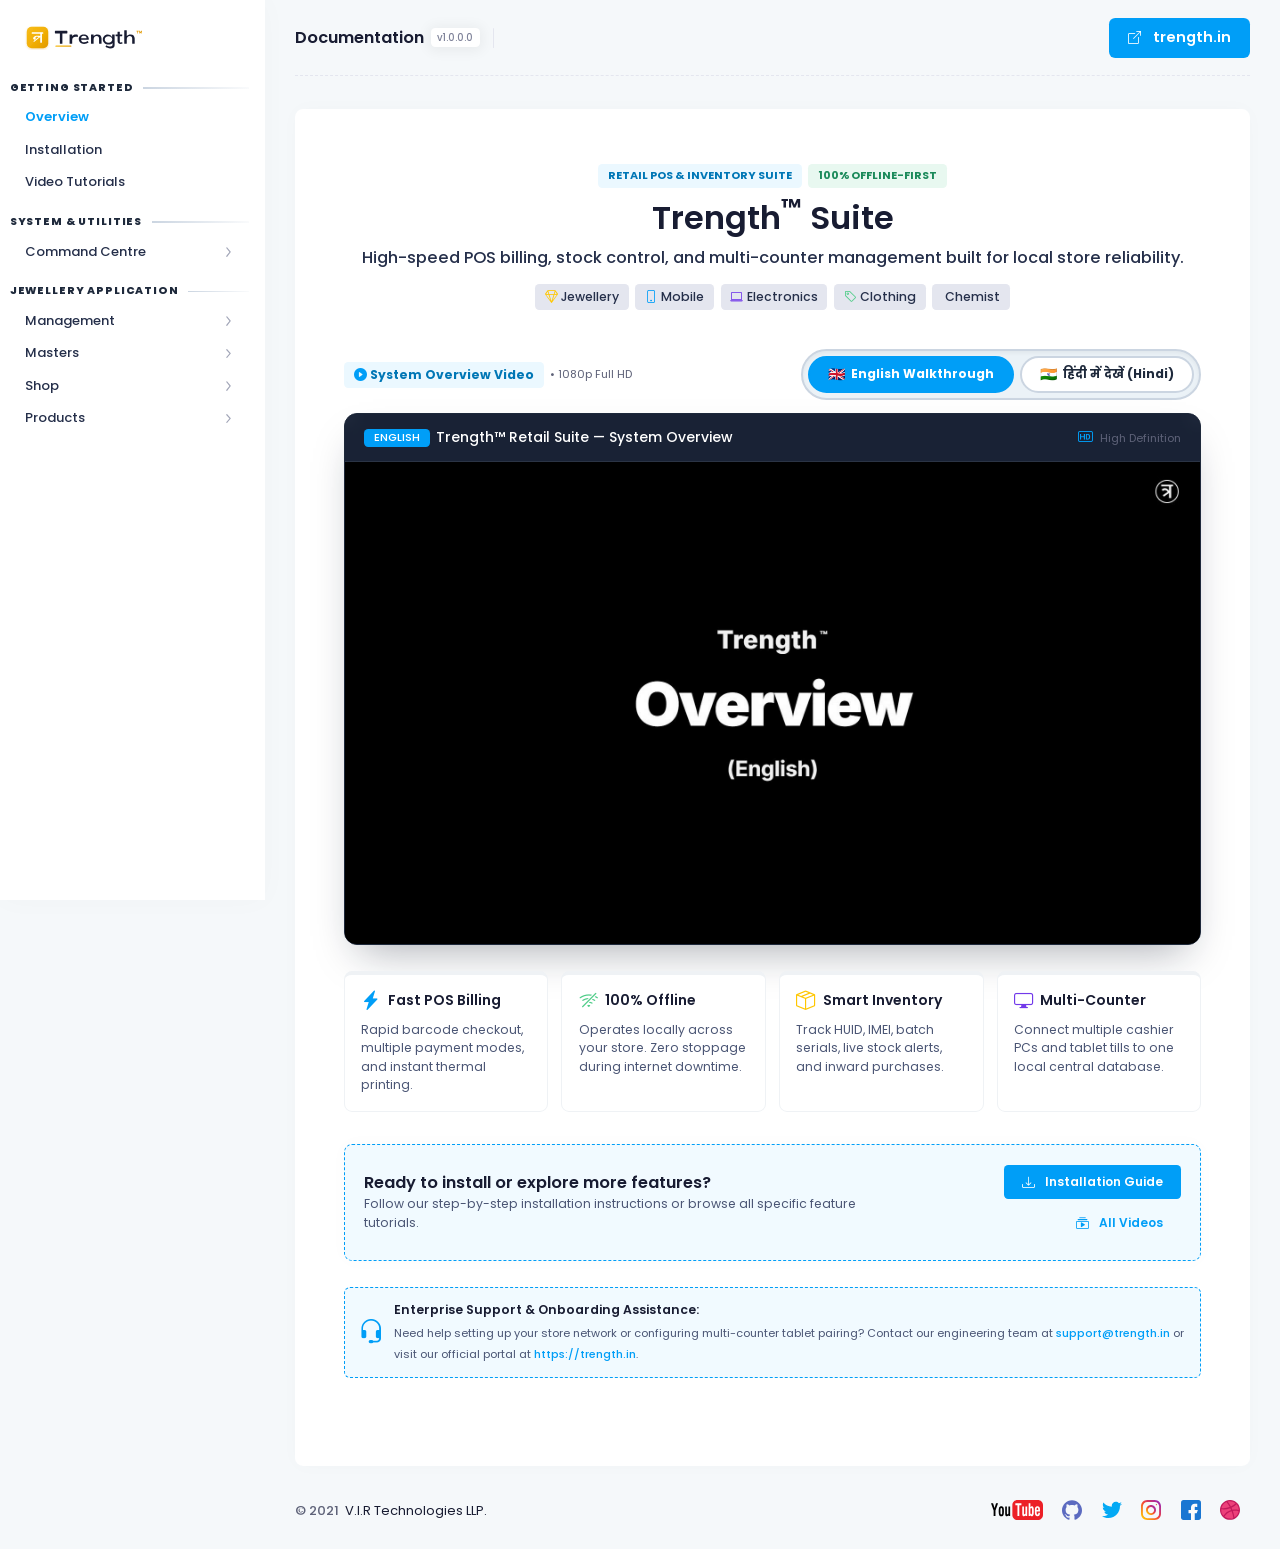
==== index.html @ 2366eff4 "Overview" ====
<!DOCTYPE html>
<html lang="en" translate="no" class="notranslate">
<head>
    <!-- <base href="../"> -->
    <title>Trength™ Suite | Retail ERP &amp; POS Documentation</title>
    <meta charset="utf-8" />
    <meta name="viewport" content="width=device-width, initial-scale=1" />
    <meta name="google" content="notranslate" />
    <meta name="description" content="Official documentation for Trength Suite - High-speed enterprise retail ERP and POS solutions for Jewellery, Mobile, Clothing, Chemist, and Electronics retail businesses." />
    <link rel="shortcut icon" href="assets/media/logos/favicon.ico" />
    <!--begin::Fonts-->
    <link rel="stylesheet" href="https://fonts.googleapis.com/css2?family=Poppins:wght@300;400;500;600;700&family=Noto+Sans+Devanagari:wght@400;500;600;700&family=Plus+Jakarta+Sans:wght@400;500;600;700;800&display=swap" />
    <!--end::Fonts-->
    <!--begin::Page Vendor Stylesheets(used by this page)-->
    <link href="assets/plugins/custom/prismjs/prismjs.bundle.css" rel="stylesheet" type="text/css" />
    <!--end::Page Vendor Stylesheets-->
    <!--begin::Global Stylesheets Bundle(used by all pages)-->
    <link href="assets/plugins/global/plugins.bundle.css" rel="stylesheet" type="text/css" />
    <link href="assets/css/style.bundle.css" rel="stylesheet" type="text/css" />
    <link href="assets/css/custom.css" rel="stylesheet" type="text/css" />
    <!--end::Global Stylesheets Bundle-->
</head>
<!--end::Head-->
<!--begin::Body-->
<body data-bs-spy="scroll" data-bs-target="#kt_sidebar_nav" data-bs-offset="350" class="position-relative">
    <!--begin::Main-->
    <div class="d-flex flex-column flex-root">
        <!--begin::Page-->
        <div class="docs-page d-flex flex-row flex-column-fluid">
            <!--begin::Aside-->
            <div id="kt_docs_aside" class="docs-aside" data-kt-drawer="true" data-kt-drawer-name="aside" data-kt-drawer-activate="{default: true, lg: false}" data-kt-drawer-overlay="true" data-kt-drawer-width="{default:'200px', '300px': '250px'}" data-kt-drawer-direction="start" data-kt-drawer-toggle="#kt_docs_aside_toggle">
                <!--begin::Logo-->
                <div class="docs-aside-logo flex-column-auto h-75px" id="kt_docs_aside_logo">
                    <!--begin::Link-->
                    <a href="index.html">
                        <img alt="Trength Logo" src="assets/media/logos/logo-1.svg" class="h-25px" />
                    </a>
                    <!--end::Link-->
                </div>
                <!--end::Logo-->
                <!--begin::Menu-->
                <div class="docs-aside-menu flex-column-fluid">
                    <!--begin::Aside Menu-->
                    <div class="hover-scroll-overlay-y mt-5 mb-5 mt-lg-0 mb-lg-5 pe-lg-n2 me-lg-2" id="kt_docs_aside_menu_wrapper" data-kt-scroll="true" data-kt-scroll-activate="{default: false, lg: true}" data-kt-scroll-height="auto" data-kt-scroll-dependencies="#kt_docs_aside_logo" data-kt-scroll-wrappers="#kt_docs_aside_menu" data-kt-scroll-offset="10px">
                        <!--begin::Menu-->
                        <div class="menu menu-column menu-title-gray-800 menu-state-title-primary menu-state-icon-primary menu-state-bullet-primary menu-arrow-gray-500" id="#kt_docs_aside_menu" data-kt-menu="true">
                            <div class="menu-item">
                                <h4 class="menu-content text-muted mb-0 fs-7 text-uppercase" data-i18n="nav_getting_started">Getting Started</h4>
                            </div>
                            <div class="menu-item">
                                <a class="menu-link active py-2" href="index.html">
                                    <span class="menu-title" data-i18n="nav_overview">Overview</span>
                                </a>
                            </div>
                            <div class="menu-item">
                                <a class="menu-link py-2" href="InstallationGuide.html">
                                    <span class="menu-title" data-i18n="nav_installation">Installation</span>
                                </a>
                            </div>
                            <div class="menu-item">
                                <a class="menu-link py-2" href="VideoTutorials.html">
                                    <span class="menu-title" data-i18n="nav_video_tutorials">Video Tutorials</span>
                                </a>
                            </div>

                            <div class="menu-item">
                                <h4 class="menu-content text-muted mb-0 fs-7 text-uppercase" data-i18n="nav_system_utilities">System &amp; Utilities</h4>
                            </div>
                            <div data-kt-menu-trigger="click" class="menu-item menu-accordion">
                                <span class="menu-link py-2">
                                    <span class="menu-title" data-i18n="nav_command_centre">Command Centre</span>
                                    <span class="menu-arrow"></span>
                                </span>
                                <div class="menu-sub menu-sub-accordion">
                                    <div class="menu-item">
                                        <a class="menu-link py-2" href="CommandCentre.html">
                                            <span class="menu-bullet">
                                                <span class="bullet bullet-dot"></span>
                                            </span>
                                            <span class="menu-title" data-i18n="nav_configurations">Configurations</span>
                                        </a>
                                    </div>
                                    <div class="menu-item">
                                        <a class="menu-link py-2" href="Troubleshoot.html">
                                            <span class="menu-bullet">
                                                <span class="bullet bullet-dot"></span>
                                            </span>
                                            <span class="menu-title" data-i18n="nav_troubleshoot">Troubleshoot</span>
                                        </a>
                                    </div>
                                </div>
                            </div>

                            <div class="menu-item">
                                <h4 class="menu-content text-muted mb-0 fs-7 text-uppercase" data-i18n="nav_jewellery_app">Jewellery Application</h4>
                            </div>
                            <div data-kt-menu-trigger="click" class="menu-item menu-accordion">
                                <span class="menu-link py-2">
                                    <span class="menu-title" data-i18n="nav_management">Management</span>
                                    <span class="menu-arrow"></span>
                                </span>
                                <div class="menu-sub menu-sub-accordion">
                                    <div class="menu-item">
                                        <a class="menu-link py-2" href="~/Jewellery/Management/Users">
                                            <span class="menu-bullet">
                                                <span class="bullet bullet-dot"></span>
                                            </span>
                                            <span class="menu-title" data-i18n="nav_users">Users</span>
                                        </a>
                                        <a class="menu-link py-2" href="~/Jewellery/Management/Roles">
                                            <span class="menu-bullet">
                                                <span class="bullet bullet-dot"></span>
                                            </span>
                                            <span class="menu-title" data-i18n="nav_roles">Roles</span>
                                        </a>
                                    </div>
                                </div>
                            </div>
                            <div data-kt-menu-trigger="click" class="menu-item menu-accordion">
                                <span class="menu-link py-2">
                                    <span class="menu-title" data-i18n="nav_masters">Masters</span>
                                    <span class="menu-arrow"></span>
                                </span>
                                <div class="menu-sub menu-sub-accordion">
                                    <div class="menu-item">
                                        <a class="menu-link py-2" href="~/Jewellery/Masters/Metals">
                                            <span class="menu-bullet">
                                                <span class="bullet bullet-dot"></span>
                                            </span>
                                            <span class="menu-title">Metals</span>
                                        </a>
                                    </div>
                                    <div class="menu-item">
                                        <a class="menu-link py-2" href="~/Jewellery/Masters/MetalColors">
                                            <span class="menu-bullet">
                                                <span class="bullet bullet-dot"></span>
                                            </span>
                                            <span class="menu-title">Metal Colors</span>
                                        </a>
                                    </div>
                                    <div class="menu-item">
                                        <a class="menu-link py-2" href="~/Jewellery/Masters/MetalPurity">
                                            <span class="menu-bullet">
                                                <span class="bullet bullet-dot"></span>
                                            </span>
                                            <span class="menu-title">Metal Purity</span>
                                        </a>
                                    </div>
                                    <div class="menu-item">
                                        <a class="menu-link py-2" href="~/Jewellery/Masters/MetalRates">
                                            <span class="menu-bullet">
                                                <span class="bullet bullet-dot"></span>
                                            </span>
                                            <span class="menu-title">Metal Rates</span>
                                        </a>
                                    </div>
                                    <div class="menu-item">
                                        <a class="menu-link py-2" href="~/Jewellery/Masters/Stones">
                                            <span class="menu-bullet">
                                                <span class="bullet bullet-dot"></span>
                                            </span>
                                            <span class="menu-title">Stones</span>
                                        </a>
                                    </div>
                                    <div class="menu-item">
                                        <a class="menu-link py-2" href="~/Jewellery/Masters/StoneClarity">
                                            <span class="menu-bullet">
                                                <span class="bullet bullet-dot"></span>
                                            </span>
                                            <span class="menu-title">Stone Clarity</span>
                                        </a>
                                    </div>
                                    <div class="menu-item">
                                        <a class="menu-link py-2" href="~/Jewellery/Masters/StoneColors">
                                            <span class="menu-bullet">
                                                <span class="bullet bullet-dot"></span>
                                            </span>
                                            <span class="menu-title">Stone Color</span>
                                        </a>
                                    </div>
                                    <div class="menu-item">
                                        <a class="menu-link py-2" href="~/Jewellery/Masters/StoneCut">
                                            <span class="menu-bullet">
                                                <span class="bullet bullet-dot"></span>
                                            </span>
                                            <span class="menu-title">Stone Cut</span>
                                        </a>
                                    </div>
                                    <div class="menu-item">
                                        <a class="menu-link py-2" href="~/Jewellery/Masters/UOMs">
                                            <span class="menu-bullet">
                                                <span class="bullet bullet-dot"></span>
                                            </span>
                                            <span class="menu-title">U.O.Ms</span>
                                        </a>
                                    </div>
                                    <div class="menu-item">
                                        <a class="menu-link py-2" href="~/Jewellery/Masters/Brands">
                                            <span class="menu-bullet">
                                                <span class="bullet bullet-dot"></span>
                                            </span>
                                            <span class="menu-title">Brands</span>
                                        </a>
                                    </div>
                                    <div class="menu-item">
                                        <a class="menu-link py-2" href="~/Jewellery/Masters/Cities">
                                            <span class="menu-bullet">
                                                <span class="bullet bullet-dot"></span>
                                            </span>
                                            <span class="menu-title">Cities</span>
                                        </a>
                                    </div>
                                    <div class="menu-item">
                                        <a class="menu-link py-2" href="~/Jewellery/Masters/JewelleryTypes">
                                            <span class="menu-bullet">
                                                <span class="bullet bullet-dot"></span>
                                            </span>
                                            <span class="menu-title">Jewellery Types</span>
                                        </a>
                                    </div>
                                    <div class="menu-item">
                                        <a class="menu-link py-2" href="~/Jewellery/Masters/Reasons">
                                            <span class="menu-bullet">
                                                <span class="bullet bullet-dot"></span>
                                            </span>
                                            <span class="menu-title">Reasons</span>
                                        </a>
                                    </div>
                                    <div class="menu-item">
                                        <a class="menu-link py-2" href="~/Jewellery/Masters/SettingTypes">
                                            <span class="menu-bullet">
                                                <span class="bullet bullet-dot"></span>
                                            </span>
                                            <span class="menu-title">Setting Types</span>
                                        </a>
                                    </div>
                                    <div class="menu-item">
                                        <a class="menu-link py-2" href="~/Jewellery/Masters/GSTRates">
                                            <span class="menu-bullet">
                                                <span class="bullet bullet-dot"></span>
                                            </span>
                                            <span class="menu-title">GST Rates</span>
                                        </a>
                                    </div>
                                </div>
                            </div>
                            <div data-kt-menu-trigger="click" class="menu-item menu-accordion">
                                <span class="menu-link py-2">
                                    <span class="menu-title" data-i18n="nav_shop">Shop</span>
                                    <span class="menu-arrow"></span>
                                </span>
                                <div class="menu-sub menu-sub-accordion">
                                    <div class="menu-item">
                                        <a class="menu-link py-2" href="~/Jewellery/Shop/Stores">
                                            <span class="menu-bullet">
                                                <span class="bullet bullet-dot"></span>
                                            </span>
                                            <span class="menu-title">Stores</span>
                                        </a>
                                    </div>
                                    <div class="menu-item">
                                        <a class="menu-link py-2" href="~/Jewellery/Shop/Counters">
                                            <span class="menu-bullet">
                                                <span class="bullet bullet-dot"></span>
                                            </span>
                                            <span class="menu-title">Counters</span>
                                        </a>
                                    </div>
                                    <div class="menu-item">
                                        <a class="menu-link py-2" href="~/Jewellery/Shop/Customers">
                                            <span class="menu-bullet">
                                                <span class="bullet bullet-dot"></span>
                                            </span>
                                            <span class="menu-title">Customers</span>
                                        </a>
                                    </div>
                                    <div class="menu-item">
                                        <a class="menu-link py-2" href="~/Jewellery/Shop/Jewellers">
                                            <span class="menu-bullet">
                                                <span class="bullet bullet-dot"></span>
                                            </span>
                                            <span class="menu-title">Jewellers</span>
                                        </a>
                                    </div>
                                    <div class="menu-item">
                                        <a class="menu-link py-2" href="~/Jewellery/Shop/Suppliers">
                                            <span class="menu-bullet">
                                                <span class="bullet bullet-dot"></span>
                                            </span>
                                            <span class="menu-title">Suppliers</span>
                                        </a>
                                    </div>
                                </div>
                            </div>
                            <div data-kt-menu-trigger="click" class="menu-item menu-accordion">
                                <span class="menu-link py-2">
                                    <span class="menu-title" data-i18n="nav_products">Products</span>
                                    <span class="menu-arrow"></span>
                                </span>
                                <div class="menu-sub menu-sub-accordion">
                                    <div class="menu-item">
                                        <a class="menu-link py-2" href="~/Jewellery/Products/Product">
                                            <span class="menu-bullet">
                                                <span class="bullet bullet-dot"></span>
                                            </span>
                                            <span class="menu-title">Products</span>
                                        </a>
                                    </div>
                                    <div class="menu-item">
                                        <a class="menu-link py-2" href="~/Jewellery/Products/ProductCategories">
                                            <span class="menu-bullet">
                                                <span class="bullet bullet-dot"></span>
                                            </span>
                                            <span class="menu-title">Product Categories</span>
                                        </a>
                                    </div>
                                    <div class="menu-item">
                                        <a class="menu-link py-2" href="~/Jewellery/Products/ProductMetals">
                                            <span class="menu-bullet">
                                                <span class="bullet bullet-dot"></span>
                                            </span>
                                            <span class="menu-title">Product Metals</span>
                                        </a>
                                    </div>
                                    <div class="menu-item">
                                        <a class="menu-link py-2" href="~/Jewellery/Products/ProductStones">
                                            <span class="menu-bullet">
                                                <span class="bullet bullet-dot"></span>
                                            </span>
                                            <span class="menu-title">Product Stones</span>
                                        </a>
                                    </div>
                                    <div class="menu-item">
                                        <a class="menu-link py-2" href="~/Jewellery/Products/ProductTypes">
                                            <span class="menu-bullet">
                                                <span class="bullet bullet-dot"></span>
                                            </span>
                                            <span class="menu-title">Product Types</span>
                                        </a>
                                    </div>
                                </div>
                            </div>

                        </div>
                        <!--end::Menu-->
                    </div>
                </div>
                <!--end::Menu-->
            </div>
            <!--end::Aside-->
            <!--begin::Wrapper-->
            <div class="docs-wrapper d-flex flex-column flex-row-fluid" id="kt_docs_wrapper">
                <!--begin::Header-->
                <div id="kt_docs_header" class="docs-header align-items-stretch mb-2 mb-lg-10">
                    <!--begin::Container-->
                    <div class="container">
                        <div class="d-flex align-items-stretch justify-content-between py-3 h-75px">
                            <!--begin::Aside toggle-->
                            <div class="d-flex align-items-center d-lg-none ms-n2 me-1" title="Show aside menu">
                                <div class="btn btn-icon btn-flex btn-active-color-primary" id="kt_docs_aside_toggle">
                                    <!--begin::Svg Icon | path: icons/duotune/abstract/abs015.svg-->
                                    <span class="svg-icon svg-icon-1 mt-1">
                                        <svg xmlns="http://www.w3.org/2000/svg" width="24" height="24" viewBox="0 0 24 24" fill="none">
                                            <path d="M21 7H3C2.4 7 2 6.6 2 6V4C2 3.4 2.4 3 3 3H21C21.6 3 22 3.4 22 4V6C22 6.6 21.6 7 21 7Z" fill="currentColor" />
                                            <path opacity="0.3" d="M21 14H3C2.4 14 2 13.6 2 13V11C2 10.4 2.4 10 3 10H21C21.6 10 22 10.4 22 11V13C22 13.6 21.6 14 21 14ZM22 20V18C22 17.4 21.6 17 21 17H3C2.4 17 2 17.4 2 18V20C2 20.6 2.4 21 3 21H21C21.6 21 22 20.6 22 20Z" fill="currentColor" />
                                        </svg>
                                    </span>
                                    <!--end::Svg Icon-->
                                </div>
                            </div>
                            <!--end::Aside toggle-->
                            <!--begin::Logo-->
                            <div class="d-flex d-lg-none align-items-center flex-grow-1 flex-lg-grow-0 me-3 me-lg-15">
                                <a href="index.html">
                                    <img alt="Trength Logo" src="assets/media/logos/logo-1.svg" class="d-none d-lg-block h-25px" />
                                    <img alt="Trength Logo" src="assets/media/logos/logo-2.svg" class="d-lg-none h-35px" />
                                </a>
                            </div>
                            <!--end::Logo-->
                            <!--begin::Wrapper-->
                            <div class="d-flex align-items-center justify-content-between flex-lg-grow-1">
                                <!--begin::Header title-->
                                <div class="d-flex align-items-center" id="kt_docs_header_title">
                                    <!--begin::Page title-->
                                    <div class="docs-page-title d-flex flex-column flex-lg-row align-items-lg-center py-5 mb-lg-0" data-kt-swapper="true" data-kt-swapper-mode="prepend" data-kt-swapper-parent="{default: '#kt_docs_content_container', 'lg': '#kt_docs_header_title'}">
                                        <!--begin::Title-->
                                        <h1 class="d-flex align-items-center text-dark my-1 fs-4">
                                            Documentation
                                            <a href="#" class="badge fw-bold fs-9 px-2 ms-2 badge-white text-hover-primary shadow-sm">v1.0.0.0</a>
                                        </h1>
                                        <!--end::Title-->
                                        <!--begin::Separator-->
                                        <span class="d-none d-lg-block bullet h-20px w-1px bg-secondary mx-4"></span>
                                        <!--end::Separator-->
                                        
                                       
                                    </div>
                                    <!--end::Page title-->
                                </div>
                                <!--end::Header title-->
                                <!--begin::Toolbar-->
                                <div class="d-flex align-items-center gap-3">
                                    <!--begin::Official Portal link-->
                                    <a class="btn btn-primary btn-flex h-40px border-0 fw-bolder px-4 px-lg-6" href="https://trength.in" target="_blank">
                                        <i class="bi bi-box-arrow-up-right me-2"></i>trength.in
                                    </a>
                                    <!--end::Official Portal link-->
                                </div>
                                <!--end::Toolbar-->
                            </div>
                            <!--end::Wrapper-->
                        </div>
                        <div class="border-gray-300 border-bottom border-bottom-dashed"></div>
                    </div>
                    <!--end::Container-->
                </div>
                <!--end::Header-->
                <!--begin::Content-->

                <div class="docs-content d-flex flex-column flex-column-fluid" id="kt_docs_content">
                    <!--begin::Container-->
                    <div class="container d-flex flex-column flex-lg-row" id="kt_docs_content_container">
                        <!--begin::Card-->
                        <div class="card card-docs flex-row-fluid mb-2">
                            <!--begin::Card Body-->
                            <div class="card-body fs-6 py-15 px-10 py-lg-15 px-lg-15 text-gray-700">
                                <!--begin::Section-->
                                <!--begin::Hero Section-->
                                <div class="text-center px-md-4 pt-md-2 pb-md-2 mb-8">
                                    <div class="d-inline-flex align-items-center mb-3 flex-wrap justify-content-center gap-2">
                                        <span class="badge badge-light-primary fw-bolder fs-8 px-3 py-2" data-i18n="hero_badge_tag">RETAIL POS &amp; INVENTORY SUITE</span>
                                        <span class="badge badge-light-success fw-bolder fs-8 px-3 py-2" data-i18n="hero_badge_offline">100% OFFLINE-FIRST</span>
                                    </div>
                                    <h1 class="fs-2hx fw-bolder mb-3 text-dark" data-i18n="hero_title_main">
                                        Trength<sup>&trade;</sup> Suite
                                    </h1>
                                    <p class="fs-4 fw-bold text-gray-700 max-w-850px mx-auto mb-4" data-i18n="hero_headline">
                                        High-speed POS billing, stock control, and multi-counter management built for local store reliability.
                                    </p>

                                    <!-- Store Type Badges -->
                                    <div class="d-flex justify-content-center align-items-center gap-2 flex-wrap mb-2">
                                        <span class="badge badge-outline badge-secondary text-gray-700 fs-7 px-3 py-2 fw-bold"><i class="bi bi-gem text-warning me-1"></i> Jewellery</span>
                                        <span class="badge badge-outline badge-secondary text-gray-700 fs-7 px-3 py-2 fw-bold"><i class="bi bi-phone text-primary me-1"></i> Mobile</span>
                                        <span class="badge badge-outline badge-secondary text-gray-700 fs-7 px-3 py-2 fw-bold"><i class="bi bi-laptop text-info me-1"></i> Electronics</span>
                                        <span class="badge badge-outline badge-secondary text-gray-700 fs-7 px-3 py-2 fw-bold"><i class="bi bi-tag text-success me-1"></i> Clothing</span>
                                        <span class="badge badge-outline badge-secondary text-gray-700 fs-7 px-3 py-2 fw-bold"><i class="bi bi-capsule text-danger me-1"></i> Chemist</span>
                                    </div>
                                </div>
                                <!--end::Hero Section-->

                                <!--==================== VIDEO SHOWCASE ====================-->
                                <div class="mb-12" id="overview-video-section">
                                    <!-- Video Header & Language Switcher Bar -->
                                    <div class="d-flex flex-column flex-sm-row align-items-center justify-content-between gap-3 mb-4">
                                        <div class="d-flex align-items-center gap-2">
                                            <span class="badge badge-light-primary fw-bolder fs-7 px-3 py-2">
                                                <i class="bi bi-play-circle-fill me-1 text-primary"></i> System Overview Video
                                            </span>
                                            <span class="text-muted fs-8 d-none d-md-inline">&bull; 1080p Full HD</span>
                                        </div>

                                        <!-- Language Toggle Switcher -->
                                        <div class="lang-selector-container">
                                            <button type="button" id="btn-lang-en" class="btn lang-selector-btn active" onclick="switchOverviewVideo('en', false)">
                                                <span class="fs-6 me-2">🇬🇧</span>
                                                <span>English Walkthrough</span>
                                            </button>
                                            <button type="button" id="btn-lang-hi" class="btn lang-selector-btn" onclick="switchOverviewVideo('hi', false)">
                                                <span class="fs-6 me-2">🇮🇳</span>
                                                <span>हिंदी में देखें (Hindi)</span>
                                            </button>
                                        </div>
                                    </div>

                                    <!-- Video Theater Card -->
                                    <div class="overview-theater-card mb-8">
                                        <div class="overview-theater-header d-flex flex-wrap align-items-center justify-content-between gap-3">
                                            <div class="d-flex align-items-center gap-2">
                                                <span class="badge badge-primary px-3 py-1 fs-8 fw-bold" id="theater-lang-badge">ENGLISH</span>
                                                <span class="text-white fw-bold fs-6" id="theater-video-title">Trength™ Retail Suite — System Overview</span>
                                            </div>
                                            <div class="d-flex align-items-center text-muted fs-8">
                                                <i class="bi bi-badge-hd text-primary fs-5 me-2"></i> High Definition
                                            </div>
                                        </div>

                                        <!-- English Video Panel -->
                                        <div id="overview-video-en">
                                            <video id="videoPlayerEn" class="overview-theater-video" controls preload="metadata" poster="assets/media/overview/Trength_Overview_English_Poster.jpg">
                                                <source src="VideoTutorials/Overview_English.mp4" type="video/mp4">
                                                Your browser does not support HTML5 video.
                                            </video>
                                        </div>

                                        <!-- Hindi Video Panel (Hidden by default) -->
                                        <div id="overview-video-hi" class="d-none">
                                            <video id="videoPlayerHi" class="overview-theater-video" controls preload="metadata" poster="assets/media/overview/Trength_Overview_Hindi_Poster.jpg">
                                                <source src="VideoTutorials/Overview_Hindi.mp4" type="video/mp4">
                                                Your browser does not support HTML5 video.
                                            </video>
                                        </div>
                                    </div>

                                    <!-- Core Pillars Demonstrated in Overview -->
                                    <div class="row g-4 mb-10">
                                        <div class="col-sm-6 col-lg-3">
                                            <div class="card card-bordered h-100 shadow-xs p-5 border-top border-top-4 border-top-primary">
                                                <div class="d-flex align-items-center mb-3">
                                                    <i class="bi bi-lightning-charge-fill text-primary fs-2 me-2"></i>
                                                    <h5 class="fw-bolder text-gray-900 mb-0 fs-6">Fast POS Billing</h5>
                                                </div>
                                                <p class="fs-7 text-gray-600 mb-0">Rapid barcode checkout, multiple payment modes, and instant thermal printing.</p>
                                            </div>
                                        </div>
                                        <div class="col-sm-6 col-lg-3">
                                            <div class="card card-bordered h-100 shadow-xs p-5 border-top border-top-4 border-top-success">
                                                <div class="d-flex align-items-center mb-3">
                                                    <i class="bi bi-wifi-off text-success fs-2 me-2"></i>
                                                    <h5 class="fw-bolder text-gray-900 mb-0 fs-6">100% Offline</h5>
                                                </div>
                                                <p class="fs-7 text-gray-600 mb-0">Operates locally across your store. Zero stoppage during internet downtime.</p>
                                            </div>
                                        </div>
                                        <div class="col-sm-6 col-lg-3">
                                            <div class="card card-bordered h-100 shadow-xs p-5 border-top border-top-4 border-top-warning">
                                                <div class="d-flex align-items-center mb-3">
                                                    <i class="bi bi-box-seam text-warning fs-2 me-2"></i>
                                                    <h5 class="fw-bolder text-gray-900 mb-0 fs-6">Smart Inventory</h5>
                                                </div>
                                                <p class="fs-7 text-gray-600 mb-0">Track HUID, IMEI, batch serials, live stock alerts, and inward purchases.</p>
                                            </div>
                                        </div>
                                        <div class="col-sm-6 col-lg-3">
                                            <div class="card card-bordered h-100 shadow-xs p-5 border-top border-top-4 border-top-info">
                                                <div class="d-flex align-items-center mb-3">
                                                    <i class="bi bi-display text-info fs-2 me-2"></i>
                                                    <h5 class="fw-bolder text-gray-900 mb-0 fs-6">Multi-Counter</h5>
                                                </div>
                                                <p class="fs-7 text-gray-600 mb-0">Connect multiple cashier PCs and tablet tills to one local central database.</p>
                                            </div>
                                        </div>
                                    </div>

                                    <!-- Quick Navigation to Next Sections -->
                                    <div class="card bg-light-primary border border-primary border-dashed rounded-3 p-6 mb-8 text-center text-sm-start">
                                        <div class="row align-items-center g-4">
                                            <div class="col-sm-8">
                                                <h4 class="fw-bolder text-gray-900 mb-1">Ready to install or explore more features?</h4>
                                                <p class="text-gray-600 fs-7 mb-0">Follow our step-by-step installation instructions or browse all specific feature tutorials.</p>
                                            </div>
                                            <div class="col-sm-4 text-sm-end">
                                                <div class="d-flex flex-wrap gap-2 justify-content-sm-end">
                                                    <a href="InstallationGuide.html" class="btn btn-primary btn-sm fw-bolder">
                                                        <i class="bi bi-download me-1"></i> Installation Guide
                                                    </a>
                                                    <a href="VideoTutorials.html" class="btn btn-light-primary btn-sm fw-bolder">
                                                        <i class="bi bi-collection-play me-1"></i> All Videos
                                                    </a>
                                                </div>
                                            </div>
                                        </div>
                                    </div>

                                    <!-- Client Support Notice -->
                                    <div class="d-flex align-items-center bg-light-primary rounded border border-primary border-dashed p-4">
                                        <i class="bi bi-headset text-primary fs-2x me-3"></i>
                                        <div class="flex-grow-1">
                                            <strong class="text-gray-900 fs-7 d-block mb-1" data-i18n="support_title">Enterprise Support &amp; Onboarding Assistance:</strong>
                                            <span class="fs-8 text-gray-600" data-i18n="support_desc">Need help setting up your store network or configuring multi-counter tablet pairing? Contact our engineering team at <a href="mailto:support@trength.in" class="fw-bold">support@trength.in</a> or visit our official portal at <a href="https://trength.in" target="_blank" class="fw-bold">https://trength.in</a>.</span>
                                        </div>
                                    </div>
                                </div>
                                <!--end::Section-->

                                <!-- Cinematic Lightbox Modal -->
                                <div class="modal fade" id="cinematicModal" tabindex="-1" aria-labelledby="cinematicModalLabel" aria-hidden="true">
                                    <div class="modal-dialog modal-dialog-centered modal-xl">
                                        <div class="modal-content bg-white border border-gray-300 shadow-lg">
                                            <div class="modal-header border-bottom py-3 px-5">
                                                <h5 class="modal-title text-gray-900 fs-6 fw-bold" id="cinematicModalLabel">Cinematic Interface Preview</h5>
                                                <button type="button" class="btn-close" data-bs-dismiss="modal" aria-label="Close"></button>
                                            </div>
                                            <div class="modal-body text-center p-4 bg-light">
                                                <img id="cinematicModalImg" src="" class="img-fluid rounded border shadow-sm" style="max-height: 80vh; object-fit: contain; background: #fff;" alt="Full Resolution Cinematic Preview" />
                                            </div>
                                            <div class="modal-footer border-top py-2 px-5 text-center justify-content-center">
                                                <span class="text-muted fs-8"><i class="bi bi-info-circle me-1"></i>2D Cinematic Vector Interface &mdash; Trength&trade; Retail Suite</span>
                                            </div>
                                        </div>
                                    </div>
                                </div>
                                <!--end::Section-->
                            </div>
                            <!--end::Card Body-->
                        </div>
                        <!--end::Card-->
                    </div>
                    <!--end::Container-->
                </div>
                <!--end::Content-->
                <!--begin::Footer-->

                <div class="py-4 d-flex flex-lg-column py-6" id="kt_footer">
                    <!--begin::Container-->
                    <div class="container d-flex flex-column flex-md-row align-items-center justify-content-between">
                        <!--begin::Copyright-->
                        <div class="text-dark order-2 order-md-1">
                            <span class="text-muted fw-bold me-1">&copy; 2021</span>
                            <a href="https://trength.in" target="_blank" class="text-gray-800 text-hover-primary">V.I.R Technologies LLP.</a>
                        </div>
                        <!--end::Copyright-->
                        <!--begin::Menu-->
                        <ul class="menu menu-gray-600 menu-hover-primary fw-bold order-1 align-items-center mb-3 mb-md-0">
                            <!--begin::Menu item-->
                            <li class="menu-item">
                                <!--begin::Menu link-->
                                <a href="#" target="_blank" class="menu-link px-3">
                                    <img alt="Keenthemes Youtube" src="assets/media/svg/social-logos/youtube.svg" class="h-20px" />
                                </a>
                                <!--end::Menu link-->
                            </li>
                            <!--end::Menu link-->
                            <!--begin::Menu item-->
                            <li class="menu-item">
                                <!--begin::Menu link-->
                                <a href="#" target="_blank" class="menu-link px-3">
                                    <img alt="Keenthemes Github" src="assets/media/svg/social-logos/github.svg" class="h-20px" />
                                </a>
                                <!--end::Menu link-->
                            </li>
                            <!--end::Menu link-->
                            <!--begin::Menu item-->
                            <li class="menu-item">
                                <!--begin::Menu link-->
                                <a href="#" target="_blank" class="menu-link px-3">
                                    <img alt="Keenthemes Twitter" src="assets/media/svg/social-logos/twitter.svg" class="h-20px" />
                                </a>
                                <!--end::Menu link-->
                            </li>
                            <!--end::Menu link-->
                            <!--begin::Menu item-->
                            <li class="menu-item">
                                <!--begin::Menu link-->
                                <a href="#" target="_blank" class="menu-link px-3">
                                    <img alt="Keenthemes Instagram" src="assets/media/svg/social-logos/instagram.svg" class="h-20px" />
                                </a>
                                <!--end::Menu link-->
                            </li>
                            <!--end::Menu link-->
                            <!--begin::Menu item-->
                            <li class="menu-item">
                                <!--begin::Menu link-->
                                <a href="#" target="_blank" class="menu-link px-3">
                                    <img alt="Keenthemes Facebook" src="assets/media/svg/social-logos/facebook.svg" class="h-20px" />
                                </a>
                                <!--end::Menu link-->
                            </li>
                            <!--end::Menu link-->
                            <!--begin::Menu item-->
                            <li class="menu-item">
                                <!--begin::Menu link-->
                                <a href="#" target="_blank" class="menu-link px-3">
                                    <img alt="Keenthemes Dribbble" src="assets/media/svg/social-logos/dribbble.svg" class="h-20px" />
                                </a>
                                <!--end::Menu link-->
                            </li>
                            <!--end::Menu link-->
                        </ul>
                        <!--end::Menu-->
                    </div>
                    <!--end::Container-->
                </div>

                <!--end::Footer-->
            </div>
            <!--end::Wrapper-->
        </div>
        <!--end::Page-->
    </div>
    <!--end::Main-->
    <!--begin::Javascript-->
    <script>var hostUrl = "assets/";</script>
    <!--begin::Global Javascript Bundle(used by all pages)-->
    <script src="assets/plugins/global/plugins.bundle.js"></script>
    <script src="assets/js/scripts.bundle.js"></script>
    <!--end::Global Javascript Bundle-->
    <!--begin::Page Vendors Javascript(used by this page)-->
    <script src="assets/plugins/custom/prismjs/prismjs.bundle.js"></script>
    <!--end::Page Vendors Javascript-->
    <!--begin::Page Custom Javascript(used by this page)-->
    <script src="assets/js/custom/documentation/documentation.js"></script>
    <script>
        function switchSuiteTab(tabKey, btnEl) {
            document.querySelectorAll('.suite-tab-btn').forEach(function(b) {
                b.classList.remove('active');
            });
            document.querySelectorAll('.suite-tab-panel').forEach(function(p) {
                p.classList.remove('active');
            });
            if (btnEl) btnEl.classList.add('active');
            var panel = document.getElementById('panel-' + tabKey);
            if (panel) panel.classList.add('active');
        }

        function openCinematicModal(imgSrc, titleText) {
            var modalImg = document.getElementById('cinematicModalImg');
            var modalTitle = document.getElementById('cinematicModalLabel');
            if (modalImg) modalImg.src = imgSrc;
            if (modalTitle && titleText) modalTitle.innerText = titleText;
            var modalEl = document.getElementById('cinematicModal');
            if (modalEl) {
                if (window.bootstrap && window.bootstrap.Modal) {
                    var bsModal = bootstrap.Modal.getOrCreateInstance(modalEl);
                    bsModal.show();
                } else if (window.$ && $(modalEl).modal) {
                    $(modalEl).modal('show');
                }
            }
        }

        function switchOverviewVideo(lang, shouldPlay) {
            var enPanel = document.getElementById('overview-video-en');
            var hiPanel = document.getElementById('overview-video-hi');
            var btnEn = document.getElementById('btn-lang-en');
            var btnHi = document.getElementById('btn-lang-hi');
            var videoEn = document.getElementById('videoPlayerEn');
            var videoHi = document.getElementById('videoPlayerHi');
            var titleEl = document.getElementById('theater-video-title');
            var badgeEl = document.getElementById('theater-lang-badge');

            if (lang === 'en') {
                if (enPanel) enPanel.classList.remove('d-none');
                if (hiPanel) hiPanel.classList.add('d-none');
                if (btnEn) btnEn.classList.add('active');
                if (btnHi) btnHi.classList.remove('active');
                if (titleEl) titleEl.innerText = "Trength™ Retail Suite — System Overview";
                if (badgeEl) {
                    badgeEl.innerText = "ENGLISH";
                    badgeEl.className = "badge badge-primary px-3 py-1 fs-8 fw-bold";
                }
                if (videoHi && !videoHi.paused) videoHi.pause();
                if (shouldPlay && videoEn) {
                    videoEn.play();
                }
            } else {
                if (enPanel) enPanel.classList.add('d-none');
                if (hiPanel) hiPanel.classList.remove('d-none');
                if (btnHi) btnHi.classList.add('active');
                if (btnEn) btnEn.classList.remove('active');
                if (titleEl) titleEl.innerText = "ट्रेन्थ रिटेल सुइट — सिस्टम संपूर्ण अवलोकन";
                if (badgeEl) {
                    badgeEl.innerText = "हिंदी (HINDI)";
                    badgeEl.className = "badge badge-success px-3 py-1 fs-8 fw-bold";
                }
                if (videoEn && !videoEn.paused) videoEn.pause();
                if (shouldPlay && videoHi) {
                    videoHi.play();
                }
            }
        }
    </script>
    <!--end::Page Custom Javascript-->
    <!--end::Javascript-->
</body>
<!--end::Body-->
</html>
---- assets/plugins/custom/prismjs/prismjs.bundle.css ----
code[class*=language-],pre[class*=language-]{color:#9efeff;direction:ltr;text-align:left;white-space:pre;word-spacing:normal;word-break:normal;-moz-tab-size:4;-o-tab-size:4;tab-size:4;-webkit-hyphens:none;-moz-hyphens:none;-ms-hyphens:none;hyphens:none;font-family:"Operator Mono","Fira Code",Consolas,Monaco,"Andale Mono","Ubuntu Mono",monospace;font-weight:400;font-size:17px;line-height:25px;letter-spacing:.5px;text-shadow:0 1px #222245}code[class*=language-] ::-moz-selection,code[class*=language-] ::selection,code[class*=language-]::-moz-selection,code[class*=language-]::selection,pre[class*=language-] ::-moz-selection,pre[class*=language-] ::selection,pre[class*=language-]::-moz-selection,pre[class*=language-]::selection{color:inherit;background:#a599e9}pre[class*=language-]{padding:2em;margin:.5em 0;overflow:auto}:not(pre)>code[class*=language-],pre[class*=language-]{background:#1e1e3f}:not(pre)>code[class*=language-]{padding:.1em;border-radius:.3em}.token{font-weight:400}.token.cdata,.token.comment,.token.prolog{color:#b362ff}.token.atrule,.token.delimiter,.token.important,.token.keyword,.token.selector{color:#ff9d00}.token.attr-name,.token.operator{color:#ffb454}.token.punctuation{color:#fff}.token.boolean{color:#ff628c}.token.builtin,.token.doctype,.token.tag,.token.tag .punctuation{color:#ff9d00}.token.entity,.token.symbol{color:#6897bb}.token.number{color:#ff628c}.token.constant,.token.property,.token.variable{color:#ff628c}.token.char,.token.string{color:#a5ff90}.token.attr-value,.token.attr-value .punctuation{color:#a5c261}.token.attr-value .punctuation:first-child{color:#a9b7c6}.token.url{color:#287bde;text-decoration:underline}.token.function{color:#fad000}.token.regex{background:#364135}.token.bold{font-weight:700}.token.italic{font-style:italic}.token.inserted{background:#0f0}.token.deleted{background:#ff000d}code.language-css .token.property,code.language-css .token.property+.token.punctuation{color:#a9b7c6}code.language-css .token.id{color:#ffc66d}code.language-css .token.selector>.token.attribute,code.language-css .token.selector>.token.class,code.language-css .token.selector>.token.pseudo-class,code.language-css .token.selector>.token.pseudo-element{color:#ffc66d}.token.class-name{color:#fb94ff}.language-css .token.string,.style .token.string,.token.entity,.token.operator,.token.url{background:0 0}.line-highlight.line-highlight{margin-top:36px;background:linear-gradient(to right,rgba(179,98,255,.17),transparent)}.line-highlight.line-highlight:before,.line-highlight.line-highlight[data-end]:after{content:""}
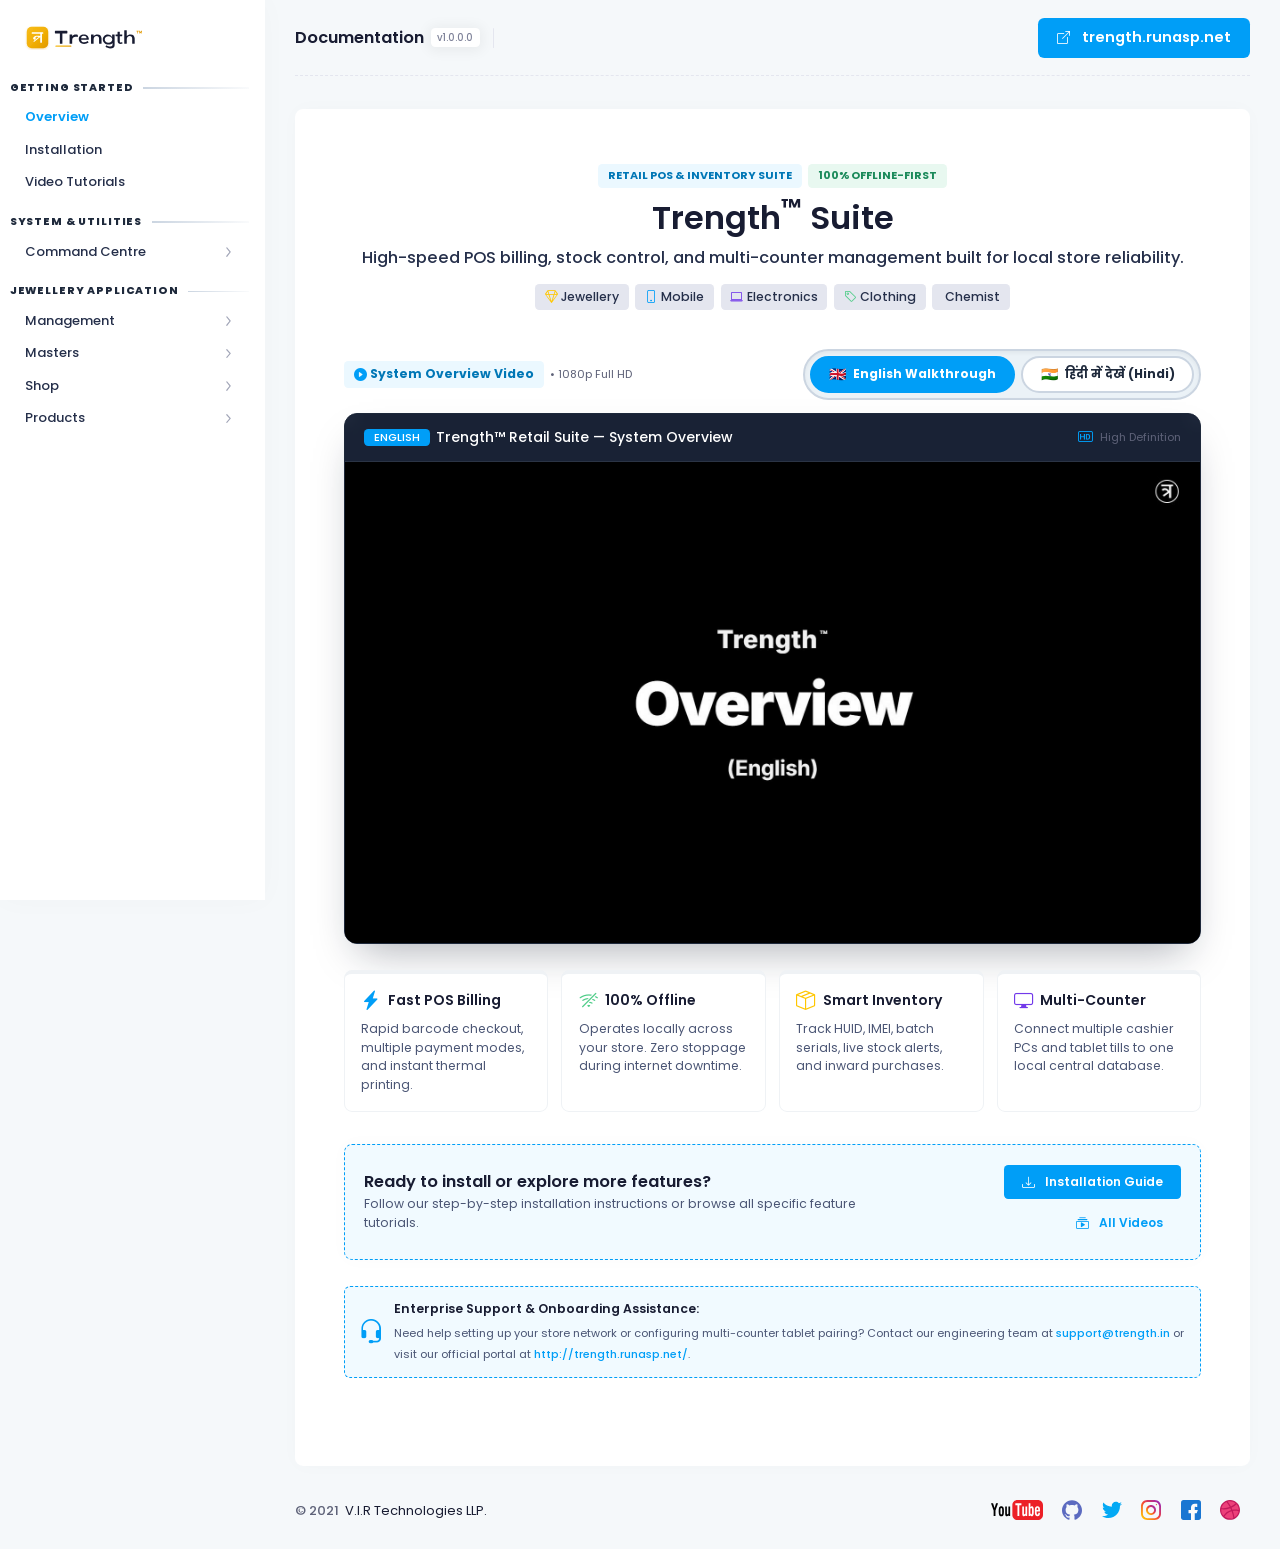
==== commit 5b9a65f0: "Link" ====
--- a/index.html
+++ b/index.html
@@ -401,8 +401,8 @@
                                 <!--begin::Toolbar-->
                                 <div class="d-flex align-items-center gap-3">
                                     <!--begin::Official Portal link-->
-                                    <a class="btn btn-primary btn-flex h-40px border-0 fw-bolder px-4 px-lg-6" href="https://trength.in" target="_blank">
-                                        <i class="bi bi-box-arrow-up-right me-2"></i>trength.in
+                                    <a class="btn btn-primary btn-flex h-40px border-0 fw-bolder px-4 px-lg-6" href="http://trength.runasp.net/" target="_blank">
+                                        <i class="bi bi-box-arrow-up-right me-2"></i>trength.runasp.net
                                     </a>
                                     <!--end::Official Portal link-->
                                 </div>
@@ -567,7 +567,7 @@
                                         <i class="bi bi-headset text-primary fs-2x me-3"></i>
                                         <div class="flex-grow-1">
                                             <strong class="text-gray-900 fs-7 d-block mb-1" data-i18n="support_title">Enterprise Support &amp; Onboarding Assistance:</strong>
-                                            <span class="fs-8 text-gray-600" data-i18n="support_desc">Need help setting up your store network or configuring multi-counter tablet pairing? Contact our engineering team at <a href="mailto:support@trength.in" class="fw-bold">support@trength.in</a> or visit our official portal at <a href="https://trength.in" target="_blank" class="fw-bold">https://trength.in</a>.</span>
+                                            <span class="fs-8 text-gray-600" data-i18n="support_desc">Need help setting up your store network or configuring multi-counter tablet pairing? Contact our engineering team at <a href="mailto:support@trength.in" class="fw-bold">support@trength.in</a> or visit our official portal at <a href="http://trength.runasp.net/" target="_blank" class="fw-bold">http://trength.runasp.net/</a>.</span>
                                         </div>
                                     </div>
                                 </div>
@@ -607,7 +607,7 @@
                         <!--begin::Copyright-->
                         <div class="text-dark order-2 order-md-1">
                             <span class="text-muted fw-bold me-1">&copy; 2021</span>
-                            <a href="https://trength.in" target="_blank" class="text-gray-800 text-hover-primary">V.I.R Technologies LLP.</a>
+                            <a href="http://trength.runasp.net/" target="_blank" class="text-gray-800 text-hover-primary">V.I.R Technologies LLP.</a>
                         </div>
                         <!--end::Copyright-->
                         <!--begin::Menu-->
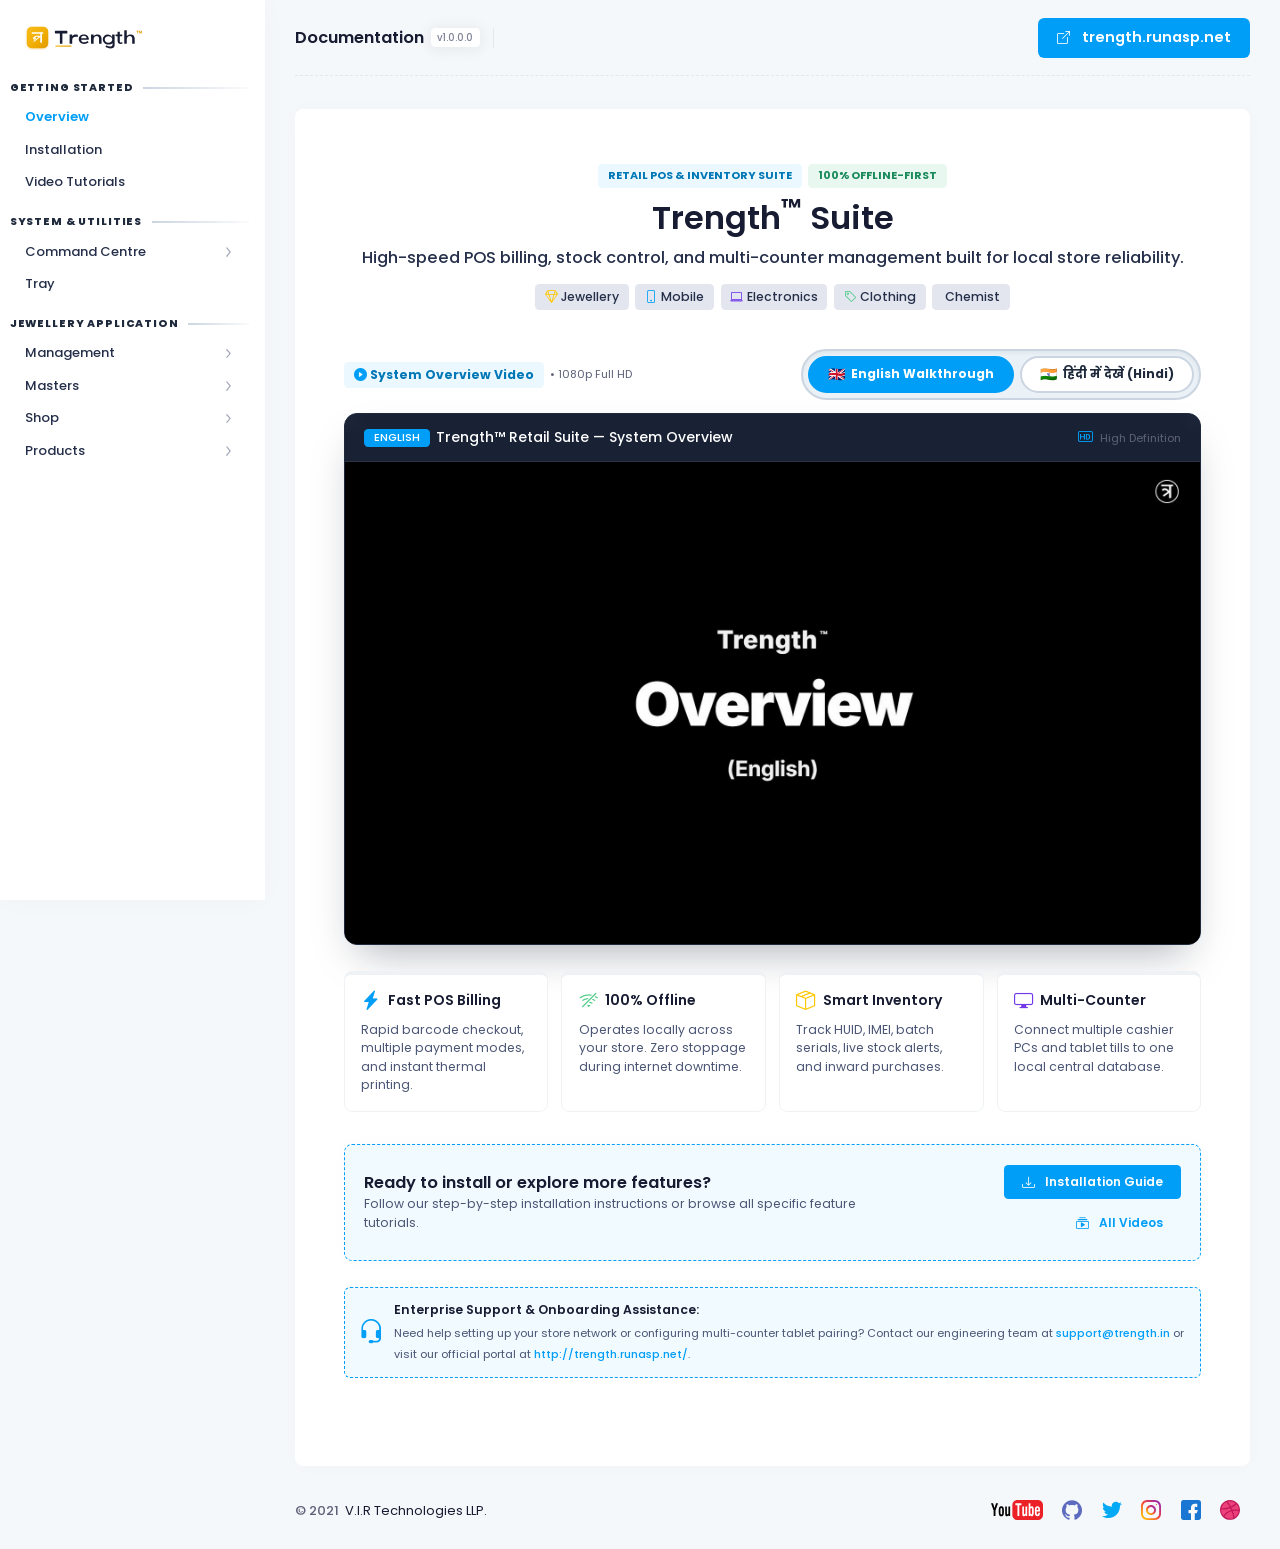
==== commit 61db3729: "Changes" ====
--- a/index.html
+++ b/index.html
@@ -90,6 +90,11 @@
                                     </div>
                                 </div>
                             </div>
+                            <div class="menu-item">
+                                <a class="menu-link py-2" href="Tray.html">
+                                    <span class="menu-title" data-i18n="nav_tray">Tray</span>
+                                </a>
+                            </div>
 
                             <div class="menu-item">
                                 <h4 class="menu-content text-muted mb-0 fs-7 text-uppercase" data-i18n="nav_jewellery_app">Jewellery Application</h4>
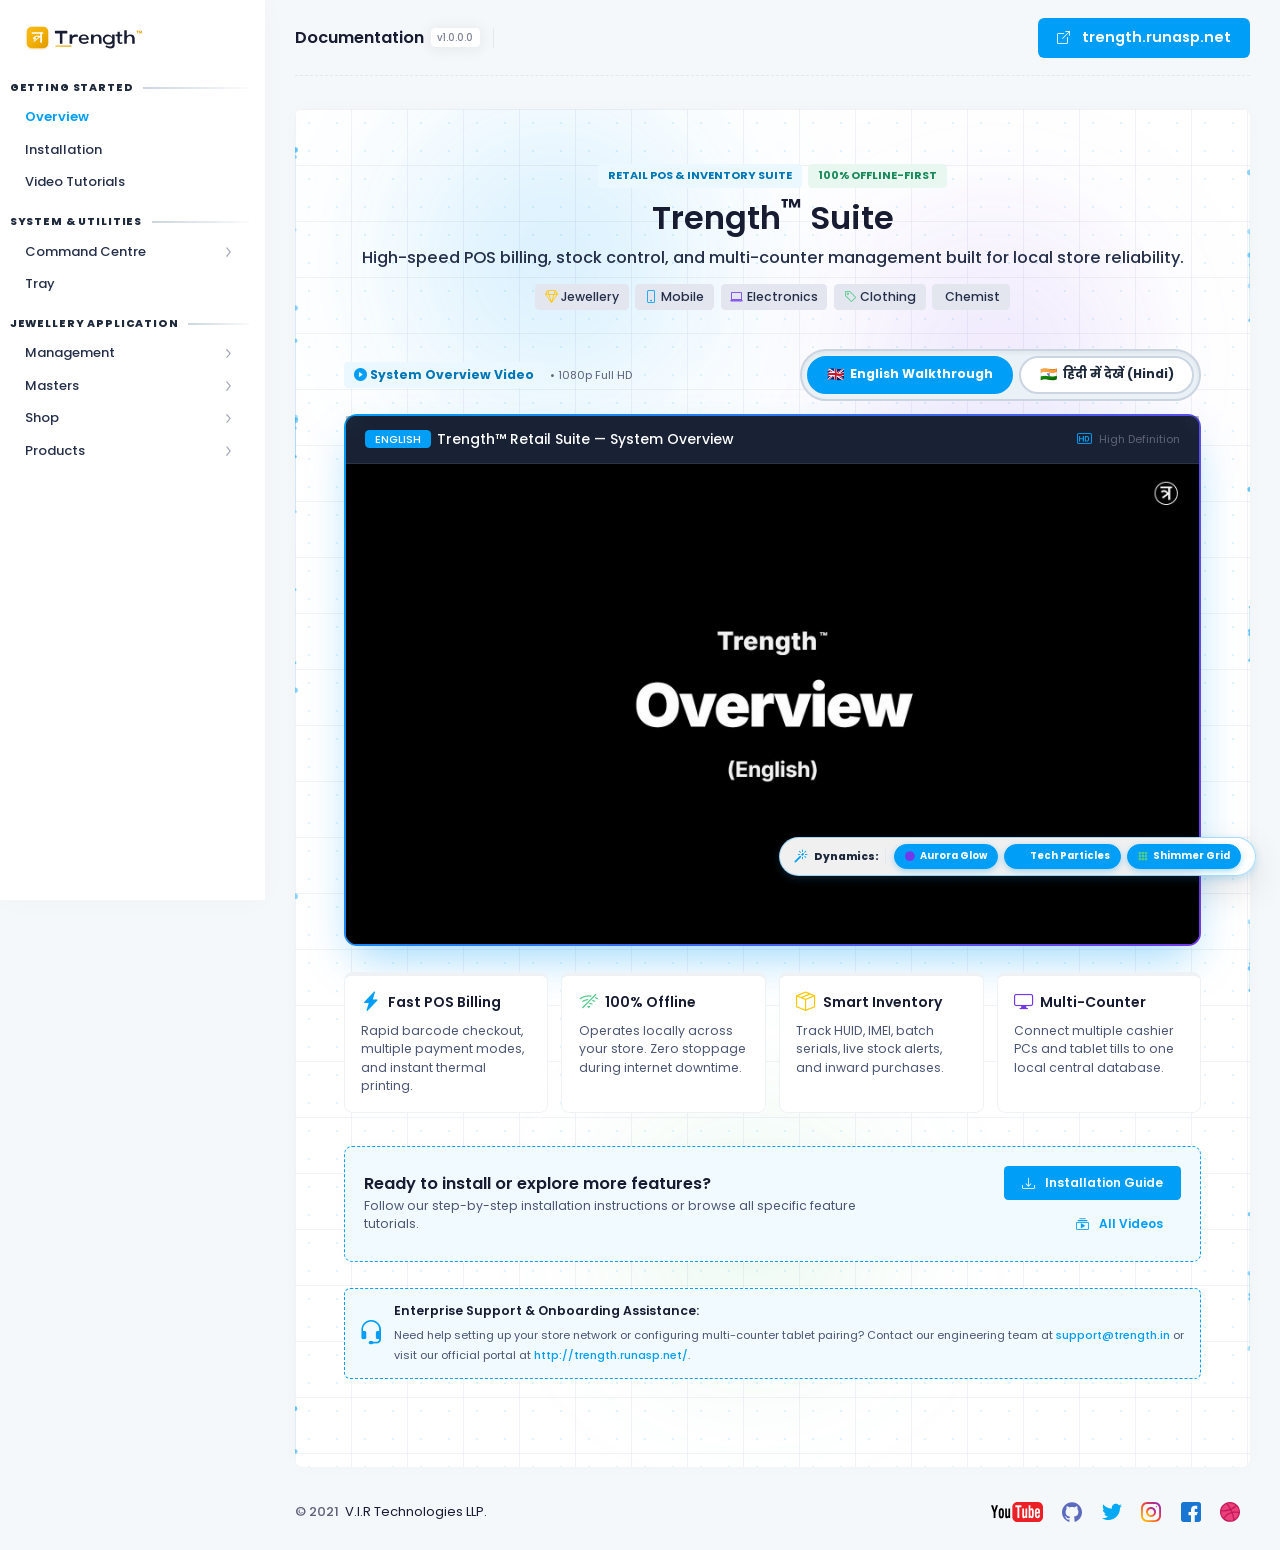
==== commit 499f8e3f: "Installation Guide" ====
--- a/index.html
+++ b/index.html
@@ -426,7 +426,17 @@
                     <!--begin::Container-->
                     <div class="container d-flex flex-column flex-lg-row" id="kt_docs_content_container">
                         <!--begin::Card-->
-                        <div class="card card-docs flex-row-fluid mb-2">
+                        <div class="card card-docs has-shimmer-grid flex-row-fluid mb-2" id="docs-main-card">
+                            <!-- Dynamic Visual Effect 1: Ambient Aurora Glow Orbs -->
+                            <div class="ambient-aurora-wrapper" id="ambient-aurora-layer">
+                                <div class="aurora-orb aurora-orb-1"></div>
+                                <div class="aurora-orb aurora-orb-2"></div>
+                                <div class="aurora-orb aurora-orb-3"></div>
+                            </div>
+
+                            <!-- Dynamic Visual Effect 2: Tech Particle Canvas -->
+                            <canvas id="tech-particles-canvas"></canvas>
+
                             <!--begin::Card Body-->
                             <div class="card-body fs-6 py-15 px-10 py-lg-15 px-lg-15 text-gray-700">
                                 <!--begin::Section-->
@@ -443,13 +453,13 @@
                                         High-speed POS billing, stock control, and multi-counter management built for local store reliability.
                                     </p>
 
-                                    <!-- Store Type Badges -->
+                                    <!-- Store Type Badges with subtle shimmer -->
                                     <div class="d-flex justify-content-center align-items-center gap-2 flex-wrap mb-2">
-                                        <span class="badge badge-outline badge-secondary text-gray-700 fs-7 px-3 py-2 fw-bold"><i class="bi bi-gem text-warning me-1"></i> Jewellery</span>
-                                        <span class="badge badge-outline badge-secondary text-gray-700 fs-7 px-3 py-2 fw-bold"><i class="bi bi-phone text-primary me-1"></i> Mobile</span>
-                                        <span class="badge badge-outline badge-secondary text-gray-700 fs-7 px-3 py-2 fw-bold"><i class="bi bi-laptop text-info me-1"></i> Electronics</span>
-                                        <span class="badge badge-outline badge-secondary text-gray-700 fs-7 px-3 py-2 fw-bold"><i class="bi bi-tag text-success me-1"></i> Clothing</span>
-                                        <span class="badge badge-outline badge-secondary text-gray-700 fs-7 px-3 py-2 fw-bold"><i class="bi bi-capsule text-danger me-1"></i> Chemist</span>
+                                        <span class="badge badge-outline badge-secondary shimmer-badge text-gray-700 fs-7 px-3 py-2 fw-bold"><i class="bi bi-gem text-warning me-1"></i> Jewellery</span>
+                                        <span class="badge badge-outline badge-secondary shimmer-badge text-gray-700 fs-7 px-3 py-2 fw-bold"><i class="bi bi-phone text-primary me-1"></i> Mobile</span>
+                                        <span class="badge badge-outline badge-secondary shimmer-badge text-gray-700 fs-7 px-3 py-2 fw-bold"><i class="bi bi-laptop text-info me-1"></i> Electronics</span>
+                                        <span class="badge badge-outline badge-secondary shimmer-badge text-gray-700 fs-7 px-3 py-2 fw-bold"><i class="bi bi-tag text-success me-1"></i> Clothing</span>
+                                        <span class="badge badge-outline badge-secondary shimmer-badge text-gray-700 fs-7 px-3 py-2 fw-bold"><i class="bi bi-capsule text-danger me-1"></i> Chemist</span>
                                     </div>
                                 </div>
                                 <!--end::Hero Section-->
@@ -478,8 +488,8 @@
                                         </div>
                                     </div>
 
-                                    <!-- Video Theater Card -->
-                                    <div class="overview-theater-card mb-8">
+                                    <!-- Video Theater Card with Shimmer Border -->
+                                    <div class="overview-theater-card has-border-shimmer mb-8" id="overview-theater-card">
                                         <div class="overview-theater-header d-flex flex-wrap align-items-center justify-content-between gap-3">
                                             <div class="d-flex align-items-center gap-2">
                                                 <span class="badge badge-primary px-3 py-1 fs-8 fw-bold" id="theater-lang-badge">ENGLISH</span>
@@ -764,9 +774,200 @@
                 }
             }
         }
+
+        // ==========================================================================
+        // Dynamic Visual Effects Manager (Aurora, Tech Particles, Shimmer Grid)
+        // ==========================================================================
+        var dynamicsState = {
+            aurora: true,
+            particles: true,
+            shimmer: true
+        };
+
+        function toggleDynamicEffect(type) {
+            dynamicsState[type] = !dynamicsState[type];
+            var btn = document.getElementById('toggle-' + type);
+            if (btn) {
+                if (dynamicsState[type]) {
+                    btn.classList.add('active');
+                } else {
+                    btn.classList.remove('active');
+                }
+            }
+
+            if (type === 'aurora') {
+                var layer = document.getElementById('ambient-aurora-layer');
+                if (layer) {
+                    if (dynamicsState.aurora) layer.classList.remove('effect-disabled');
+                    else layer.classList.add('effect-disabled');
+                }
+            } else if (type === 'particles') {
+                var canvas = document.getElementById('tech-particles-canvas');
+                if (canvas) {
+                    if (dynamicsState.particles) canvas.classList.remove('effect-disabled');
+                    else canvas.classList.add('effect-disabled');
+                }
+            } else if (type === 'shimmer') {
+                var card = document.getElementById('docs-main-card');
+                var theater = document.getElementById('overview-theater-card');
+                if (card) {
+                    if (dynamicsState.shimmer) card.classList.add('has-shimmer-grid');
+                    else card.classList.remove('has-shimmer-grid');
+                }
+                if (theater) {
+                    if (dynamicsState.shimmer) theater.classList.add('has-border-shimmer');
+                    else theater.classList.remove('has-border-shimmer');
+                }
+            }
+        }
+
+        // Lightweight Tech Particle Network
+        (function initTechParticles() {
+            var canvas = document.getElementById('tech-particles-canvas');
+            if (!canvas) return;
+            var ctx = canvas.getContext('2d');
+            var card = document.getElementById('docs-main-card');
+            if (!card) return;
+
+            var width = 0;
+            var height = 0;
+            var particles = [];
+            var particleCount = 42;
+            var mouse = { x: null, y: null, maxDist: 140 };
+
+            function resize() {
+                if (!card) return;
+                var rect = card.getBoundingClientRect();
+                width = canvas.width = rect.width;
+                height = canvas.height = rect.height;
+            }
+
+            function Particle() {
+                this.x = Math.random() * width;
+                this.y = Math.random() * height;
+                this.vx = (Math.random() - 0.5) * 0.65;
+                this.vy = (Math.random() - 0.5) * 0.65;
+                this.radius = Math.random() * 2 + 1.2;
+                this.alpha = Math.random() * 0.35 + 0.25;
+            }
+
+            Particle.prototype.update = function() {
+                this.x += this.vx;
+                this.y += this.vy;
+
+                if (this.x < 0) this.x = width;
+                else if (this.x > width) this.x = 0;
+
+                if (this.y < 0) this.y = height;
+                else if (this.y > height) this.y = 0;
+            };
+
+            Particle.prototype.draw = function() {
+                ctx.beginPath();
+                ctx.arc(this.x, this.y, this.radius, 0, Math.PI * 2);
+                ctx.fillStyle = 'rgba(0, 158, 247, ' + this.alpha + ')';
+                ctx.fill();
+            };
+
+            function createParticles() {
+                particles = [];
+                var count = Math.min(particleCount, Math.floor(width / 26));
+                if (count < 22) count = 22;
+                for (var i = 0; i < count; i++) {
+                    particles.push(new Particle());
+                }
+            }
+
+            function connectParticles() {
+                var maxDistance = 115;
+                for (var i = 0; i < particles.length; i++) {
+                    for (var j = i + 1; j < particles.length; j++) {
+                        var dx = particles[i].x - particles[j].x;
+                        var dy = particles[i].y - particles[j].y;
+                        var dist = Math.sqrt(dx * dx + dy * dy);
+
+                        if (dist < maxDistance) {
+                            var opacity = (1 - dist / maxDistance) * 0.16;
+                            ctx.beginPath();
+                            ctx.moveTo(particles[i].x, particles[i].y);
+                            ctx.lineTo(particles[j].x, particles[j].y);
+                            ctx.strokeStyle = 'rgba(0, 158, 247, ' + opacity + ')';
+                            ctx.lineWidth = 1;
+                            ctx.stroke();
+                        }
+                    }
+
+                    // Mouse interaction
+                    if (mouse.x !== null && mouse.y !== null) {
+                        var mdx = particles[i].x - mouse.x;
+                        var mdy = particles[i].y - mouse.y;
+                        var mdist = Math.sqrt(mdx * mdx + mdy * mdy);
+                        if (mdist < mouse.maxDist) {
+                            var mOpacity = (1 - mdist / mouse.maxDist) * 0.35;
+                            ctx.beginPath();
+                            ctx.moveTo(particles[i].x, particles[i].y);
+                            ctx.lineTo(mouse.x, mouse.y);
+                            ctx.strokeStyle = 'rgba(114, 57, 234, ' + mOpacity + ')';
+                            ctx.lineWidth = 1.2;
+                            ctx.stroke();
+                        }
+                    }
+                }
+            }
+
+            function animate() {
+                if (dynamicsState.particles) {
+                    ctx.clearRect(0, 0, width, height);
+                    for (var i = 0; i < particles.length; i++) {
+                        particles[i].update();
+                        particles[i].draw();
+                    }
+                    connectParticles();
+                }
+                requestAnimationFrame(animate);
+            }
+
+            window.addEventListener('resize', function() {
+                resize();
+            });
+
+            card.addEventListener('mousemove', function(e) {
+                var rect = card.getBoundingClientRect();
+                mouse.x = e.clientX - rect.left;
+                mouse.y = e.clientY - rect.top;
+            });
+
+            card.addEventListener('mouseleave', function() {
+                mouse.x = null;
+                mouse.y = null;
+            });
+
+            // Initial setup once DOM ready
+            setTimeout(function() {
+                resize();
+                createParticles();
+                requestAnimationFrame(animate);
+            }, 100);
+        })();
     </script>
     <!--end::Page Custom Javascript-->
     <!--end::Javascript-->
+
+    <!-- Dynamic Effects Showcase Controller Widget -->
+    <div class="dynamics-control-pill" id="dynamics-control-pill" title="Toggle dynamic animations">
+        <span class="dynamics-control-title">
+            <i class="bi bi-magic text-primary fs-6"></i> Dynamics:
+        </span>
+        <button type="button" class="dynamics-toggle-btn active" id="toggle-aurora" onclick="toggleDynamicEffect('aurora')" title="Toggle Ambient Aurora Glow">
+            <i class="bi bi-circle-fill fs-9 text-info"></i> Aurora Glow
+        </button>
+        <button type="button" class="dynamics-toggle-btn active" id="toggle-particles" onclick="toggleDynamicEffect('particles')" title="Toggle Connected Particle Canvas">
+            <i class="bi bi-diagram-3-fill fs-9 text-primary"></i> Tech Particles
+        </button>
+        <button type="button" class="dynamics-toggle-btn active" id="toggle-shimmer" onclick="toggleDynamicEffect('shimmer')" title="Toggle Background Grid & Card Shimmer">
+            <i class="bi bi-grid-3x3-gap-fill fs-9 text-success"></i> Shimmer Grid
+        </button>
+    </div>
 </body>
 <!--end::Body-->
 </html>
--- a/assets/css/custom.css
+++ b/assets/css/custom.css
@@ -818,5 +818,260 @@
     transform: translateY(-1px);
 }
 
-
-
+/* ==========================================================================
+   Dynamic Visual Effects: Aurora Glow, Particle Canvas, & Shimmer Grid
+   ========================================================================== */
+
+/* 1. Aurora Ambient Glowing Orbs */
+.ambient-aurora-wrapper {
+    position: absolute;
+    top: 0;
+    left: 0;
+    width: 100%;
+    height: 100%;
+    overflow: hidden;
+    pointer-events: none;
+    z-index: 0;
+    opacity: 0.55;
+    transition: opacity 0.5s ease;
+}
+
+.ambient-aurora-wrapper.effect-disabled {
+    opacity: 0 !important;
+}
+
+.aurora-orb {
+    position: absolute;
+    border-radius: 50%;
+    filter: blur(80px);
+    mix-blend-mode: multiply;
+    animation-timing-function: ease-in-out;
+    animation-iteration-count: infinite;
+    animation-direction: alternate;
+}
+
+.aurora-orb-1 {
+    width: 420px;
+    height: 420px;
+    background: radial-gradient(circle, rgba(0, 158, 247, 0.45) 0%, rgba(0, 158, 247, 0) 70%);
+    top: -60px;
+    left: 5%;
+    animation: aurora-drift-1 16s infinite alternate;
+}
+
+.aurora-orb-2 {
+    width: 360px;
+    height: 360px;
+    background: radial-gradient(circle, rgba(114, 57, 234, 0.38) 0%, rgba(114, 57, 234, 0) 70%);
+    top: 70px;
+    right: 8%;
+    animation: aurora-drift-2 18s infinite alternate;
+}
+
+.aurora-orb-3 {
+    width: 340px;
+    height: 340px;
+    background: radial-gradient(circle, rgba(80, 205, 137, 0.35) 0%, rgba(80, 205, 137, 0) 70%);
+    bottom: 60px;
+    left: 30%;
+    animation: aurora-drift-3 14s infinite alternate;
+}
+
+@keyframes aurora-drift-1 {
+    0% { transform: translate(0, 0) scale(1); }
+    50% { transform: translate(70px, 45px) scale(1.15); }
+    100% { transform: translate(-30px, 90px) scale(0.95); }
+}
+
+@keyframes aurora-drift-2 {
+    0% { transform: translate(0, 0) scale(1); }
+    50% { transform: translate(-80px, 70px) scale(1.12); }
+    100% { transform: translate(40px, -40px) scale(1.2); }
+}
+
+@keyframes aurora-drift-3 {
+    0% { transform: translate(0, 0) scale(1); }
+    50% { transform: translate(60px, -50px) scale(1.18); }
+    100% { transform: translate(-60px, 35px) scale(0.9); }
+}
+
+/* 2. Interactive Tech Particle Canvas */
+#tech-particles-canvas {
+    position: absolute;
+    top: 0;
+    left: 0;
+    width: 100%;
+    height: 100%;
+    pointer-events: none;
+    z-index: 1;
+    transition: opacity 0.5s ease;
+}
+
+#tech-particles-canvas.effect-disabled {
+    opacity: 0 !important;
+}
+
+/* 3. Tech Grid & Card Border Shimmer Micro-Animations */
+.card-docs {
+    position: relative;
+    overflow: hidden;
+}
+
+.card-docs > .card-body {
+    position: relative;
+    z-index: 2;
+}
+
+.card-docs.has-shimmer-grid {
+    background-image: 
+        radial-gradient(rgba(0, 158, 247, 0.12) 1.5px, transparent 1.5px),
+        linear-gradient(to right, rgba(228, 230, 239, 0.5) 1px, transparent 1px),
+        linear-gradient(to bottom, rgba(228, 230, 239, 0.5) 1px, transparent 1px) !important;
+    background-size: 28px 28px, 56px 56px, 56px 56px !important;
+    background-position: 0 0, 0 0, 0 0 !important;
+    transition: background 0.4s ease;
+}
+
+.card-docs:not(.has-shimmer-grid) {
+    background-image: none !important;
+}
+
+/* Shimmer Border for Video Theater Container & Installation Stepper Wrap */
+.overview-theater-card.has-border-shimmer {
+    border: 2px solid transparent !important;
+    background-image: linear-gradient(#0f172a, #0f172a), linear-gradient(115deg, #009ef7, #7239ea, #50cd89, #009ef7) !important;
+    background-origin: border-box !important;
+    background-clip: padding-box, border-box !important;
+    background-size: 100% 100%, 300% 300% !important;
+    animation: border-gradient-shift 8s ease infinite;
+    box-shadow: 0 20px 45px -10px rgba(0, 158, 247, 0.4) !important;
+    transition: all 0.4s ease;
+}
+
+.install-stepper-wrap.has-border-shimmer {
+    border: 2px solid transparent !important;
+    background-image: linear-gradient(#ffffff, #ffffff), linear-gradient(115deg, #009ef7, #7239ea, #50cd89, #009ef7) !important;
+    background-origin: border-box !important;
+    background-clip: padding-box, border-box !important;
+    background-size: 100% 100%, 300% 300% !important;
+    animation: border-gradient-shift 8s ease infinite;
+    box-shadow: 0 12px 35px -5px rgba(0, 158, 247, 0.22) !important;
+    transition: all 0.4s ease;
+}
+
+@keyframes border-gradient-shift {
+    0% { background-position: 0% 50%; }
+    50% { background-position: 100% 50%; }
+    100% { background-position: 0% 50%; }
+}
+
+/* Subtle Shimmer Glass Reflection sweep across store badges */
+.shimmer-badge {
+    position: relative;
+    overflow: hidden;
+}
+
+.shimmer-badge::after {
+    content: '';
+    position: absolute;
+    top: -50%;
+    left: -100%;
+    width: 60%;
+    height: 200%;
+    background: linear-gradient(90deg, transparent, rgba(255, 255, 255, 0.7), transparent);
+    transform: rotate(25deg);
+    animation: badge-shine 5s infinite;
+}
+
+@keyframes badge-shine {
+    0% { left: -100%; }
+    20% { left: 200%; }
+    100% { left: 200%; }
+}
+
+/* Floating Effects Controller Widget */
+.dynamics-control-pill {
+    position: fixed;
+    bottom: 24px;
+    right: 24px;
+    z-index: 1050;
+    background: rgba(255, 255, 255, 0.94);
+    backdrop-filter: blur(14px);
+    -webkit-backdrop-filter: blur(14px);
+    border: 1px solid rgba(0, 158, 247, 0.35);
+    border-radius: 50rem;
+    box-shadow: 0 14px 36px rgba(0, 0, 0, 0.12), 0 3px 8px rgba(0, 158, 247, 0.2);
+    padding: 6px 14px;
+    display: flex;
+    align-items: center;
+    gap: 6px;
+    transition: all 0.3s cubic-bezier(0.16, 1, 0.3, 1);
+}
+
+.dynamics-control-pill:hover {
+    box-shadow: 0 18px 45px rgba(0, 0, 0, 0.18), 0 6px 16px rgba(0, 158, 247, 0.28);
+    transform: translateY(-2px);
+}
+
+.dynamics-control-title {
+    font-size: 0.8rem;
+    font-weight: 800;
+    color: #1E293B;
+    display: inline-flex;
+    align-items: center;
+    gap: 6px;
+    padding-right: 6px;
+    border-right: 1px solid #E2E8F0;
+    margin-right: 2px;
+}
+
+.dynamics-toggle-btn {
+    border: 1px solid #CBD5E1;
+    background: #F8FAFC;
+    border-radius: 50rem;
+    padding: 4px 10px;
+    font-size: 0.75rem;
+    font-weight: 700;
+    cursor: pointer;
+    color: #475569;
+    display: inline-flex;
+    align-items: center;
+    gap: 5px;
+    transition: all 0.2s ease;
+}
+
+.dynamics-toggle-btn.active {
+    background: #009EF7;
+    color: #FFFFFF;
+    border-color: #009EF7;
+    box-shadow: 0 2px 6px rgba(0, 158, 247, 0.35);
+}
+
+.dynamics-toggle-btn:not(.active):hover {
+    background: #F1FAFF;
+    color: #009EF7;
+    border-color: #009EF7;
+}
+
+@media (max-width: 768px) {
+    .dynamics-control-pill {
+        bottom: 12px;
+        right: 12px;
+        left: 12px;
+        justify-content: center;
+        flex-wrap: wrap;
+        border-radius: 1rem;
+        padding: 8px 10px;
+    }
+    .dynamics-control-title {
+        width: 100%;
+        border-right: none;
+        padding-right: 0;
+        margin-right: 0;
+        justify-content: center;
+        margin-bottom: 4px;
+    }
+}
+
+
+
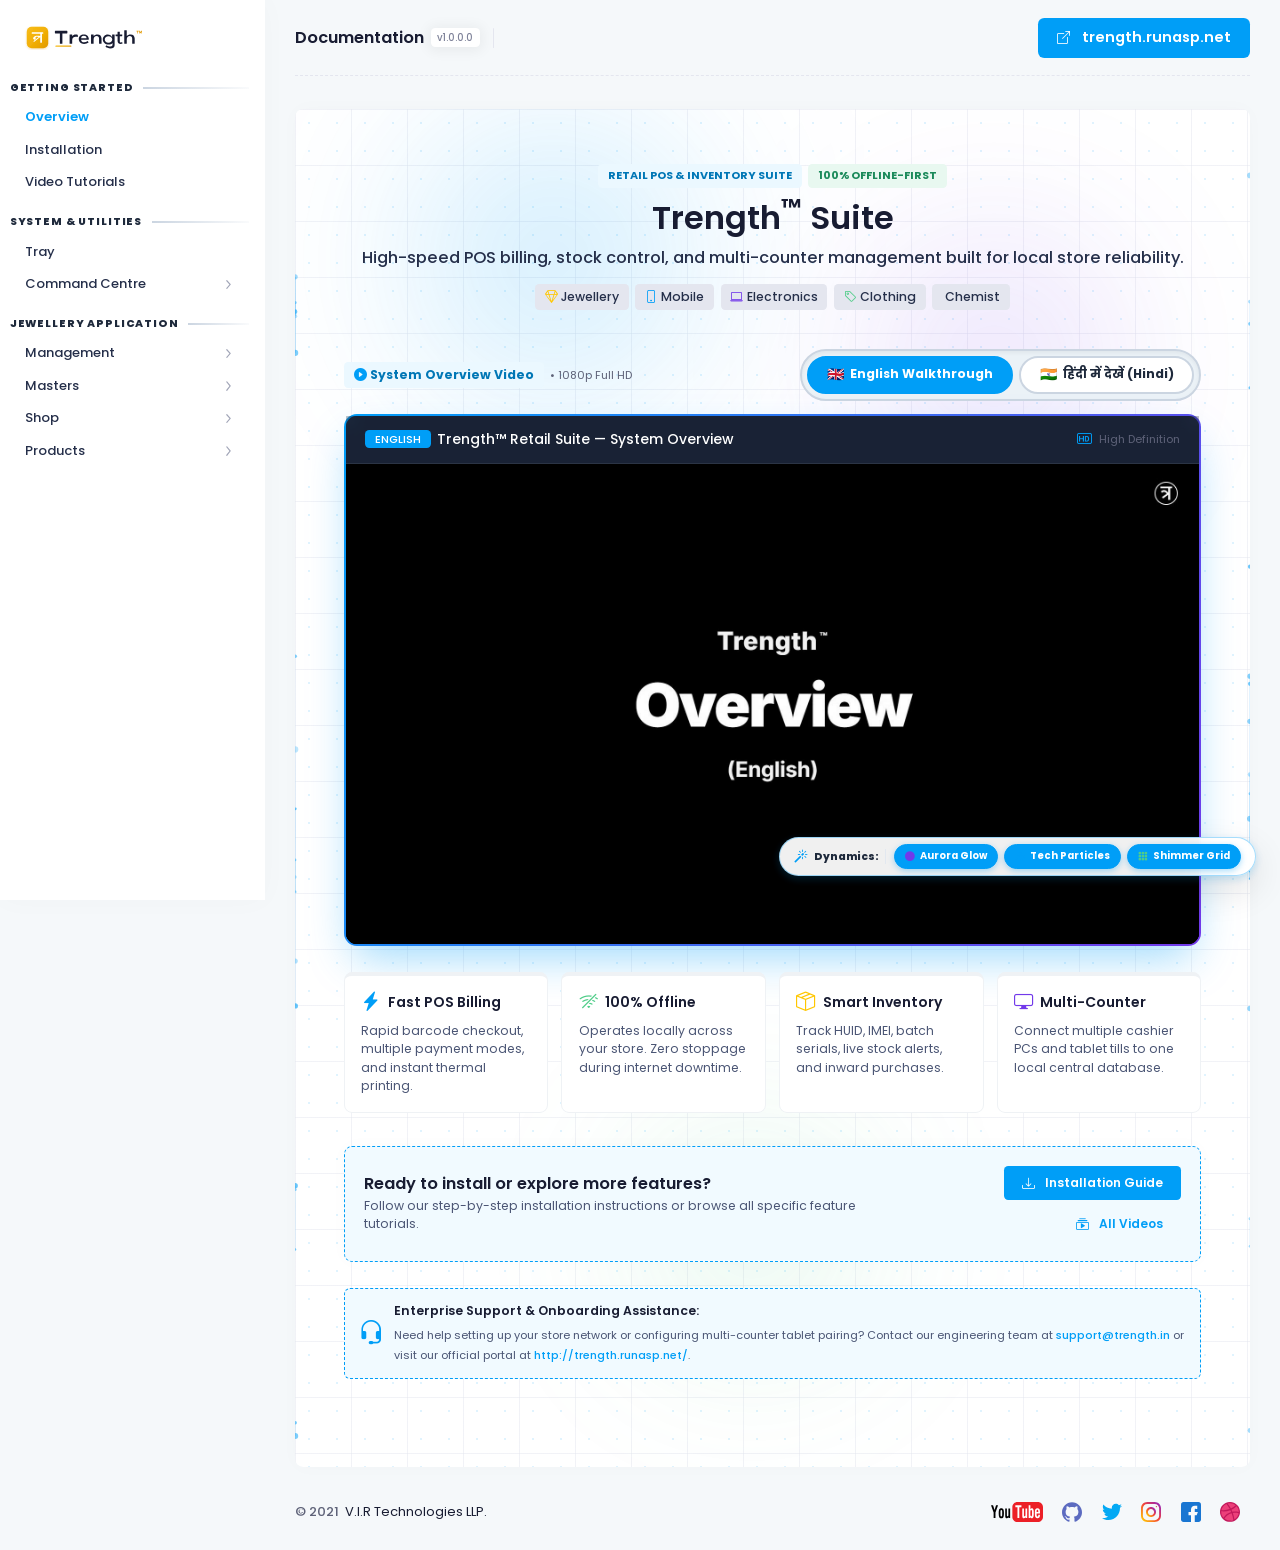
==== commit c04918b1: "Changes" ====
--- a/index.html
+++ b/index.html
@@ -66,6 +66,11 @@
                             <div class="menu-item">
                                 <h4 class="menu-content text-muted mb-0 fs-7 text-uppercase" data-i18n="nav_system_utilities">System &amp; Utilities</h4>
                             </div>
+                            <div class="menu-item">
+                                <a class="menu-link py-2" href="Tray.html">
+                                    <span class="menu-title" data-i18n="nav_tray">Tray</span>
+                                </a>
+                            </div>
                             <div data-kt-menu-trigger="click" class="menu-item menu-accordion">
                                 <span class="menu-link py-2">
                                     <span class="menu-title" data-i18n="nav_command_centre">Command Centre</span>
@@ -90,11 +95,7 @@
                                     </div>
                                 </div>
                             </div>
-                            <div class="menu-item">
-                                <a class="menu-link py-2" href="Tray.html">
-                                    <span class="menu-title" data-i18n="nav_tray">Tray</span>
-                                </a>
-                            </div>
+                            
 
                             <div class="menu-item">
                                 <h4 class="menu-content text-muted mb-0 fs-7 text-uppercase" data-i18n="nav_jewellery_app">Jewellery Application</h4>
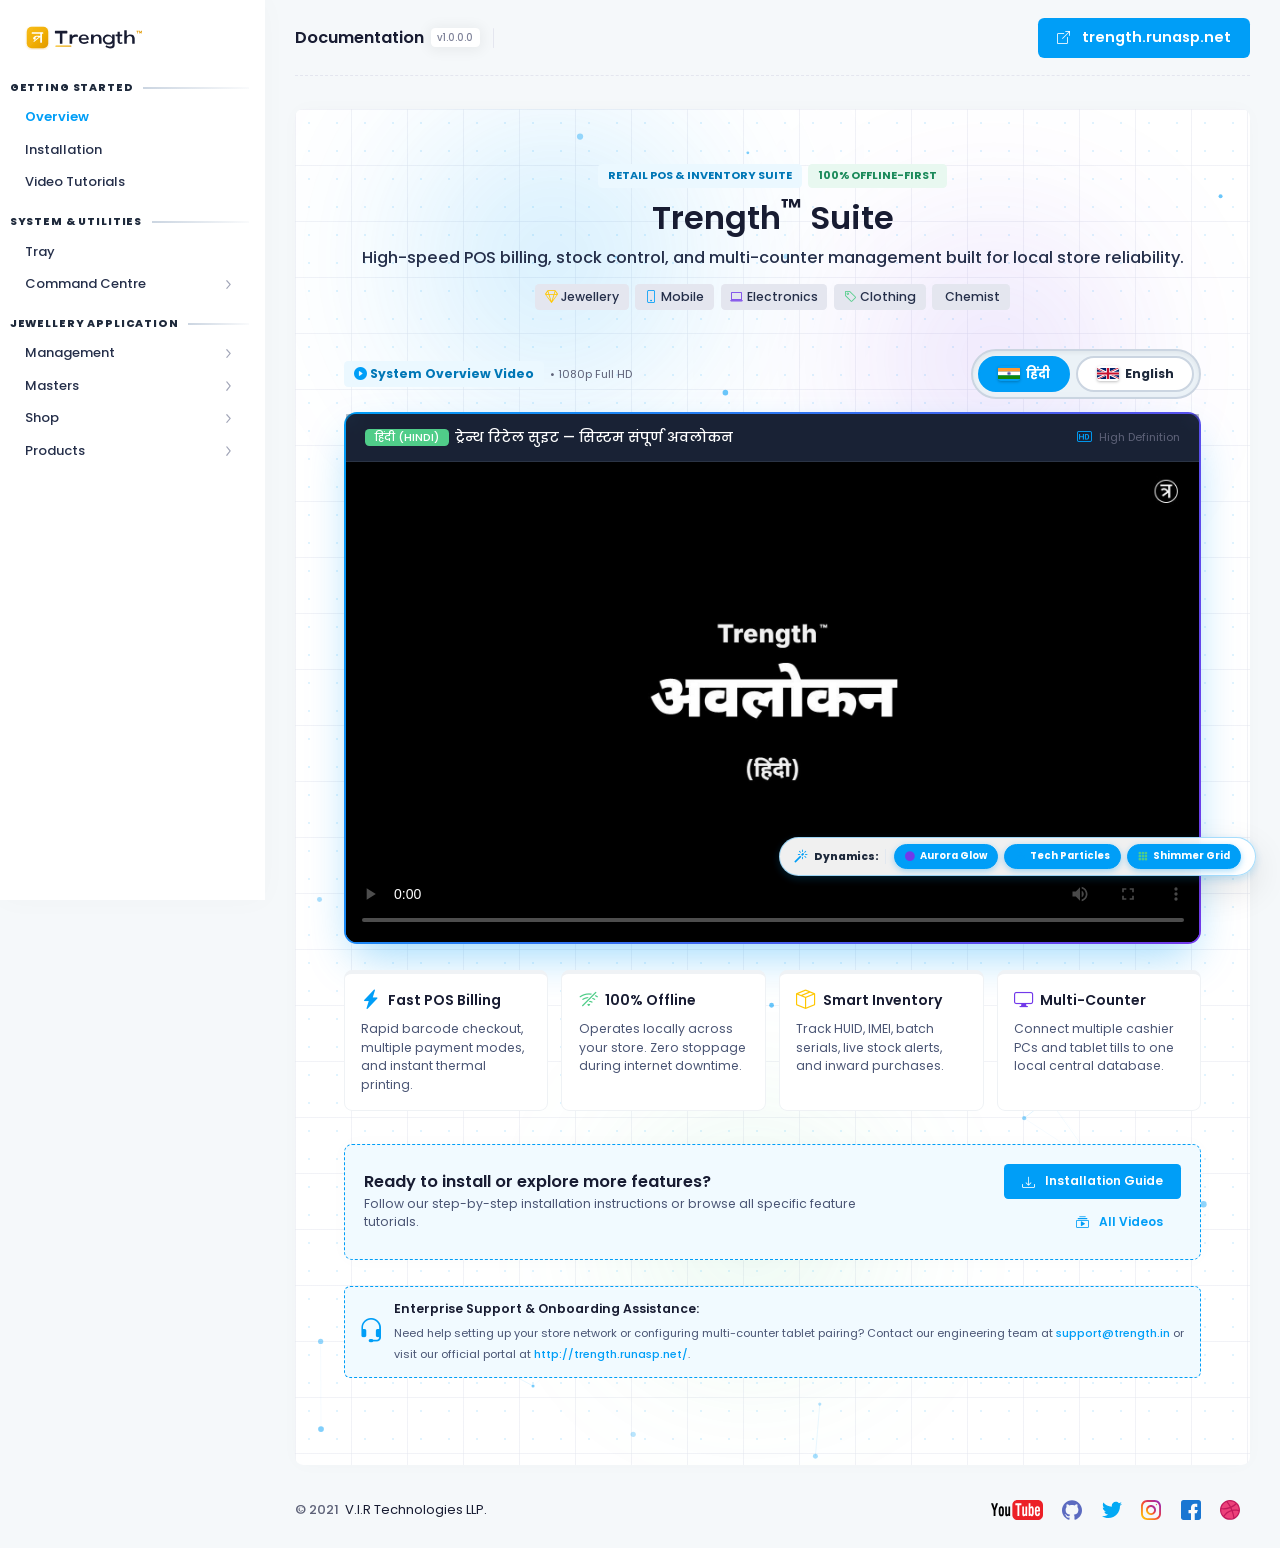
==== commit 7d219197: "Changes" ====
--- a/index.html
+++ b/index.html
@@ -1,979 +1,992 @@
-<!DOCTYPE html>
-<html lang="en" translate="no" class="notranslate">
-<head>
-    <!-- <base href="../"> -->
-    <title>Trength™ Suite | Retail ERP &amp; POS Documentation</title>
-    <meta charset="utf-8" />
-    <meta name="viewport" content="width=device-width, initial-scale=1" />
-    <meta name="google" content="notranslate" />
-    <meta name="description" content="Official documentation for Trength Suite - High-speed enterprise retail ERP and POS solutions for Jewellery, Mobile, Clothing, Chemist, and Electronics retail businesses." />
-    <link rel="shortcut icon" href="assets/media/logos/favicon.ico" />
-    <!--begin::Fonts-->
-    <link rel="stylesheet" href="https://fonts.googleapis.com/css2?family=Poppins:wght@300;400;500;600;700&family=Noto+Sans+Devanagari:wght@400;500;600;700&family=Plus+Jakarta+Sans:wght@400;500;600;700;800&display=swap" />
-    <!--end::Fonts-->
-    <!--begin::Page Vendor Stylesheets(used by this page)-->
-    <link href="assets/plugins/custom/prismjs/prismjs.bundle.css" rel="stylesheet" type="text/css" />
-    <!--end::Page Vendor Stylesheets-->
-    <!--begin::Global Stylesheets Bundle(used by all pages)-->
-    <link href="assets/plugins/global/plugins.bundle.css" rel="stylesheet" type="text/css" />
-    <link href="assets/css/style.bundle.css" rel="stylesheet" type="text/css" />
-    <link href="assets/css/custom.css" rel="stylesheet" type="text/css" />
-    <!--end::Global Stylesheets Bundle-->
-</head>
-<!--end::Head-->
-<!--begin::Body-->
-<body data-bs-spy="scroll" data-bs-target="#kt_sidebar_nav" data-bs-offset="350" class="position-relative">
-    <!--begin::Main-->
-    <div class="d-flex flex-column flex-root">
-        <!--begin::Page-->
-        <div class="docs-page d-flex flex-row flex-column-fluid">
-            <!--begin::Aside-->
-            <div id="kt_docs_aside" class="docs-aside" data-kt-drawer="true" data-kt-drawer-name="aside" data-kt-drawer-activate="{default: true, lg: false}" data-kt-drawer-overlay="true" data-kt-drawer-width="{default:'200px', '300px': '250px'}" data-kt-drawer-direction="start" data-kt-drawer-toggle="#kt_docs_aside_toggle">
-                <!--begin::Logo-->
-                <div class="docs-aside-logo flex-column-auto h-75px" id="kt_docs_aside_logo">
-                    <!--begin::Link-->
-                    <a href="index.html">
-                        <img alt="Trength Logo" src="assets/media/logos/logo-1.svg" class="h-25px" />
-                    </a>
-                    <!--end::Link-->
-                </div>
-                <!--end::Logo-->
-                <!--begin::Menu-->
-                <div class="docs-aside-menu flex-column-fluid">
-                    <!--begin::Aside Menu-->
-                    <div class="hover-scroll-overlay-y mt-5 mb-5 mt-lg-0 mb-lg-5 pe-lg-n2 me-lg-2" id="kt_docs_aside_menu_wrapper" data-kt-scroll="true" data-kt-scroll-activate="{default: false, lg: true}" data-kt-scroll-height="auto" data-kt-scroll-dependencies="#kt_docs_aside_logo" data-kt-scroll-wrappers="#kt_docs_aside_menu" data-kt-scroll-offset="10px">
-                        <!--begin::Menu-->
-                        <div class="menu menu-column menu-title-gray-800 menu-state-title-primary menu-state-icon-primary menu-state-bullet-primary menu-arrow-gray-500" id="#kt_docs_aside_menu" data-kt-menu="true">
-                            <div class="menu-item">
-                                <h4 class="menu-content text-muted mb-0 fs-7 text-uppercase" data-i18n="nav_getting_started">Getting Started</h4>
-                            </div>
-                            <div class="menu-item">
-                                <a class="menu-link active py-2" href="index.html">
-                                    <span class="menu-title" data-i18n="nav_overview">Overview</span>
-                                </a>
-                            </div>
-                            <div class="menu-item">
-                                <a class="menu-link py-2" href="InstallationGuide.html">
-                                    <span class="menu-title" data-i18n="nav_installation">Installation</span>
-                                </a>
-                            </div>
-                            <div class="menu-item">
-                                <a class="menu-link py-2" href="VideoTutorials.html">
-                                    <span class="menu-title" data-i18n="nav_video_tutorials">Video Tutorials</span>
-                                </a>
-                            </div>
-
-                            <div class="menu-item">
-                                <h4 class="menu-content text-muted mb-0 fs-7 text-uppercase" data-i18n="nav_system_utilities">System &amp; Utilities</h4>
-                            </div>
-                            <div class="menu-item">
-                                <a class="menu-link py-2" href="Tray.html">
-                                    <span class="menu-title" data-i18n="nav_tray">Tray</span>
-                                </a>
-                            </div>
-                            <div data-kt-menu-trigger="click" class="menu-item menu-accordion">
-                                <span class="menu-link py-2">
-                                    <span class="menu-title" data-i18n="nav_command_centre">Command Centre</span>
-                                    <span class="menu-arrow"></span>
-                                </span>
-                                <div class="menu-sub menu-sub-accordion">
-                                    <div class="menu-item">
-                                        <a class="menu-link py-2" href="CommandCentre.html">
-                                            <span class="menu-bullet">
-                                                <span class="bullet bullet-dot"></span>
-                                            </span>
-                                            <span class="menu-title" data-i18n="nav_configurations">Configurations</span>
-                                        </a>
-                                    </div>
-                                    <div class="menu-item">
-                                        <a class="menu-link py-2" href="Troubleshoot.html">
-                                            <span class="menu-bullet">
-                                                <span class="bullet bullet-dot"></span>
-                                            </span>
-                                            <span class="menu-title" data-i18n="nav_troubleshoot">Troubleshoot</span>
-                                        </a>
-                                    </div>
-                                </div>
-                            </div>
-                            
-
-                            <div class="menu-item">
-                                <h4 class="menu-content text-muted mb-0 fs-7 text-uppercase" data-i18n="nav_jewellery_app">Jewellery Application</h4>
-                            </div>
-                            <div data-kt-menu-trigger="click" class="menu-item menu-accordion">
-                                <span class="menu-link py-2">
-                                    <span class="menu-title" data-i18n="nav_management">Management</span>
-                                    <span class="menu-arrow"></span>
-                                </span>
-                                <div class="menu-sub menu-sub-accordion">
-                                    <div class="menu-item">
-                                        <a class="menu-link py-2" href="~/Jewellery/Management/Users">
-                                            <span class="menu-bullet">
-                                                <span class="bullet bullet-dot"></span>
-                                            </span>
-                                            <span class="menu-title" data-i18n="nav_users">Users</span>
-                                        </a>
-                                        <a class="menu-link py-2" href="~/Jewellery/Management/Roles">
-                                            <span class="menu-bullet">
-                                                <span class="bullet bullet-dot"></span>
-                                            </span>
-                                            <span class="menu-title" data-i18n="nav_roles">Roles</span>
-                                        </a>
-                                    </div>
-                                </div>
-                            </div>
-                            <div data-kt-menu-trigger="click" class="menu-item menu-accordion">
-                                <span class="menu-link py-2">
-                                    <span class="menu-title" data-i18n="nav_masters">Masters</span>
-                                    <span class="menu-arrow"></span>
-                                </span>
-                                <div class="menu-sub menu-sub-accordion">
-                                    <div class="menu-item">
-                                        <a class="menu-link py-2" href="~/Jewellery/Masters/Metals">
-                                            <span class="menu-bullet">
-                                                <span class="bullet bullet-dot"></span>
-                                            </span>
-                                            <span class="menu-title">Metals</span>
-                                        </a>
-                                    </div>
-                                    <div class="menu-item">
-                                        <a class="menu-link py-2" href="~/Jewellery/Masters/MetalColors">
-                                            <span class="menu-bullet">
-                                                <span class="bullet bullet-dot"></span>
-                                            </span>
-                                            <span class="menu-title">Metal Colors</span>
-                                        </a>
-                                    </div>
-                                    <div class="menu-item">
-                                        <a class="menu-link py-2" href="~/Jewellery/Masters/MetalPurity">
-                                            <span class="menu-bullet">
-                                                <span class="bullet bullet-dot"></span>
-                                            </span>
-                                            <span class="menu-title">Metal Purity</span>
-                                        </a>
-                                    </div>
-                                    <div class="menu-item">
-                                        <a class="menu-link py-2" href="~/Jewellery/Masters/MetalRates">
-                                            <span class="menu-bullet">
-                                                <span class="bullet bullet-dot"></span>
-                                            </span>
-                                            <span class="menu-title">Metal Rates</span>
-                                        </a>
-                                    </div>
-                                    <div class="menu-item">
-                                        <a class="menu-link py-2" href="~/Jewellery/Masters/Stones">
-                                            <span class="menu-bullet">
-                                                <span class="bullet bullet-dot"></span>
-                                            </span>
-                                            <span class="menu-title">Stones</span>
-                                        </a>
-                                    </div>
-                                    <div class="menu-item">
-                                        <a class="menu-link py-2" href="~/Jewellery/Masters/StoneClarity">
-                                            <span class="menu-bullet">
-                                                <span class="bullet bullet-dot"></span>
-                                            </span>
-                                            <span class="menu-title">Stone Clarity</span>
-                                        </a>
-                                    </div>
-                                    <div class="menu-item">
-                                        <a class="menu-link py-2" href="~/Jewellery/Masters/StoneColors">
-                                            <span class="menu-bullet">
-                                                <span class="bullet bullet-dot"></span>
-                                            </span>
-                                            <span class="menu-title">Stone Color</span>
-                                        </a>
-                                    </div>
-                                    <div class="menu-item">
-                                        <a class="menu-link py-2" href="~/Jewellery/Masters/StoneCut">
-                                            <span class="menu-bullet">
-                                                <span class="bullet bullet-dot"></span>
-                                            </span>
-                                            <span class="menu-title">Stone Cut</span>
-                                        </a>
-                                    </div>
-                                    <div class="menu-item">
-                                        <a class="menu-link py-2" href="~/Jewellery/Masters/UOMs">
-                                            <span class="menu-bullet">
-                                                <span class="bullet bullet-dot"></span>
-                                            </span>
-                                            <span class="menu-title">U.O.Ms</span>
-                                        </a>
-                                    </div>
-                                    <div class="menu-item">
-                                        <a class="menu-link py-2" href="~/Jewellery/Masters/Brands">
-                                            <span class="menu-bullet">
-                                                <span class="bullet bullet-dot"></span>
-                                            </span>
-                                            <span class="menu-title">Brands</span>
-                                        </a>
-                                    </div>
-                                    <div class="menu-item">
-                                        <a class="menu-link py-2" href="~/Jewellery/Masters/Cities">
-                                            <span class="menu-bullet">
-                                                <span class="bullet bullet-dot"></span>
-                                            </span>
-                                            <span class="menu-title">Cities</span>
-                                        </a>
-                                    </div>
-                                    <div class="menu-item">
-                                        <a class="menu-link py-2" href="~/Jewellery/Masters/JewelleryTypes">
-                                            <span class="menu-bullet">
-                                                <span class="bullet bullet-dot"></span>
-                                            </span>
-                                            <span class="menu-title">Jewellery Types</span>
-                                        </a>
-                                    </div>
-                                    <div class="menu-item">
-                                        <a class="menu-link py-2" href="~/Jewellery/Masters/Reasons">
-                                            <span class="menu-bullet">
-                                                <span class="bullet bullet-dot"></span>
-                                            </span>
-                                            <span class="menu-title">Reasons</span>
-                                        </a>
-                                    </div>
-                                    <div class="menu-item">
-                                        <a class="menu-link py-2" href="~/Jewellery/Masters/SettingTypes">
-                                            <span class="menu-bullet">
-                                                <span class="bullet bullet-dot"></span>
-                                            </span>
-                                            <span class="menu-title">Setting Types</span>
-                                        </a>
-                                    </div>
-                                    <div class="menu-item">
-                                        <a class="menu-link py-2" href="~/Jewellery/Masters/GSTRates">
-                                            <span class="menu-bullet">
-                                                <span class="bullet bullet-dot"></span>
-                                            </span>
-                                            <span class="menu-title">GST Rates</span>
-                                        </a>
-                                    </div>
-                                </div>
-                            </div>
-                            <div data-kt-menu-trigger="click" class="menu-item menu-accordion">
-                                <span class="menu-link py-2">
-                                    <span class="menu-title" data-i18n="nav_shop">Shop</span>
-                                    <span class="menu-arrow"></span>
-                                </span>
-                                <div class="menu-sub menu-sub-accordion">
-                                    <div class="menu-item">
-                                        <a class="menu-link py-2" href="~/Jewellery/Shop/Stores">
-                                            <span class="menu-bullet">
-                                                <span class="bullet bullet-dot"></span>
-                                            </span>
-                                            <span class="menu-title">Stores</span>
-                                        </a>
-                                    </div>
-                                    <div class="menu-item">
-                                        <a class="menu-link py-2" href="~/Jewellery/Shop/Counters">
-                                            <span class="menu-bullet">
-                                                <span class="bullet bullet-dot"></span>
-                                            </span>
-                                            <span class="menu-title">Counters</span>
-                                        </a>
-                                    </div>
-                                    <div class="menu-item">
-                                        <a class="menu-link py-2" href="~/Jewellery/Shop/Customers">
-                                            <span class="menu-bullet">
-                                                <span class="bullet bullet-dot"></span>
-                                            </span>
-                                            <span class="menu-title">Customers</span>
-                                        </a>
-                                    </div>
-                                    <div class="menu-item">
-                                        <a class="menu-link py-2" href="~/Jewellery/Shop/Jewellers">
-                                            <span class="menu-bullet">
-                                                <span class="bullet bullet-dot"></span>
-                                            </span>
-                                            <span class="menu-title">Jewellers</span>
-                                        </a>
-                                    </div>
-                                    <div class="menu-item">
-                                        <a class="menu-link py-2" href="~/Jewellery/Shop/Suppliers">
-                                            <span class="menu-bullet">
-                                                <span class="bullet bullet-dot"></span>
-                                            </span>
-                                            <span class="menu-title">Suppliers</span>
-                                        </a>
-                                    </div>
-                                </div>
-                            </div>
-                            <div data-kt-menu-trigger="click" class="menu-item menu-accordion">
-                                <span class="menu-link py-2">
-                                    <span class="menu-title" data-i18n="nav_products">Products</span>
-                                    <span class="menu-arrow"></span>
-                                </span>
-                                <div class="menu-sub menu-sub-accordion">
-                                    <div class="menu-item">
-                                        <a class="menu-link py-2" href="~/Jewellery/Products/Product">
-                                            <span class="menu-bullet">
-                                                <span class="bullet bullet-dot"></span>
-                                            </span>
-                                            <span class="menu-title">Products</span>
-                                        </a>
-                                    </div>
-                                    <div class="menu-item">
-                                        <a class="menu-link py-2" href="~/Jewellery/Products/ProductCategories">
-                                            <span class="menu-bullet">
-                                                <span class="bullet bullet-dot"></span>
-                                            </span>
-                                            <span class="menu-title">Product Categories</span>
-                                        </a>
-                                    </div>
-                                    <div class="menu-item">
-                                        <a class="menu-link py-2" href="~/Jewellery/Products/ProductMetals">
-                                            <span class="menu-bullet">
-                                                <span class="bullet bullet-dot"></span>
-                                            </span>
-                                            <span class="menu-title">Product Metals</span>
-                                        </a>
-                                    </div>
-                                    <div class="menu-item">
-                                        <a class="menu-link py-2" href="~/Jewellery/Products/ProductStones">
-                                            <span class="menu-bullet">
-                                                <span class="bullet bullet-dot"></span>
-                                            </span>
-                                            <span class="menu-title">Product Stones</span>
-                                        </a>
-                                    </div>
-                                    <div class="menu-item">
-                                        <a class="menu-link py-2" href="~/Jewellery/Products/ProductTypes">
-                                            <span class="menu-bullet">
-                                                <span class="bullet bullet-dot"></span>
-                                            </span>
-                                            <span class="menu-title">Product Types</span>
-                                        </a>
-                                    </div>
-                                </div>
-                            </div>
-
-                        </div>
-                        <!--end::Menu-->
-                    </div>
-                </div>
-                <!--end::Menu-->
-            </div>
-            <!--end::Aside-->
-            <!--begin::Wrapper-->
-            <div class="docs-wrapper d-flex flex-column flex-row-fluid" id="kt_docs_wrapper">
-                <!--begin::Header-->
-                <div id="kt_docs_header" class="docs-header align-items-stretch mb-2 mb-lg-10">
-                    <!--begin::Container-->
-                    <div class="container">
-                        <div class="d-flex align-items-stretch justify-content-between py-3 h-75px">
-                            <!--begin::Aside toggle-->
-                            <div class="d-flex align-items-center d-lg-none ms-n2 me-1" title="Show aside menu">
-                                <div class="btn btn-icon btn-flex btn-active-color-primary" id="kt_docs_aside_toggle">
-                                    <!--begin::Svg Icon | path: icons/duotune/abstract/abs015.svg-->
-                                    <span class="svg-icon svg-icon-1 mt-1">
-                                        <svg xmlns="http://www.w3.org/2000/svg" width="24" height="24" viewBox="0 0 24 24" fill="none">
-                                            <path d="M21 7H3C2.4 7 2 6.6 2 6V4C2 3.4 2.4 3 3 3H21C21.6 3 22 3.4 22 4V6C22 6.6 21.6 7 21 7Z" fill="currentColor" />
-                                            <path opacity="0.3" d="M21 14H3C2.4 14 2 13.6 2 13V11C2 10.4 2.4 10 3 10H21C21.6 10 22 10.4 22 11V13C22 13.6 21.6 14 21 14ZM22 20V18C22 17.4 21.6 17 21 17H3C2.4 17 2 17.4 2 18V20C2 20.6 2.4 21 3 21H21C21.6 21 22 20.6 22 20Z" fill="currentColor" />
-                                        </svg>
-                                    </span>
-                                    <!--end::Svg Icon-->
-                                </div>
-                            </div>
-                            <!--end::Aside toggle-->
-                            <!--begin::Logo-->
-                            <div class="d-flex d-lg-none align-items-center flex-grow-1 flex-lg-grow-0 me-3 me-lg-15">
-                                <a href="index.html">
-                                    <img alt="Trength Logo" src="assets/media/logos/logo-1.svg" class="d-none d-lg-block h-25px" />
-                                    <img alt="Trength Logo" src="assets/media/logos/logo-2.svg" class="d-lg-none h-35px" />
-                                </a>
-                            </div>
-                            <!--end::Logo-->
-                            <!--begin::Wrapper-->
-                            <div class="d-flex align-items-center justify-content-between flex-lg-grow-1">
-                                <!--begin::Header title-->
-                                <div class="d-flex align-items-center" id="kt_docs_header_title">
-                                    <!--begin::Page title-->
-                                    <div class="docs-page-title d-flex flex-column flex-lg-row align-items-lg-center py-5 mb-lg-0" data-kt-swapper="true" data-kt-swapper-mode="prepend" data-kt-swapper-parent="{default: '#kt_docs_content_container', 'lg': '#kt_docs_header_title'}">
-                                        <!--begin::Title-->
-                                        <h1 class="d-flex align-items-center text-dark my-1 fs-4">
-                                            Documentation
-                                            <a href="#" class="badge fw-bold fs-9 px-2 ms-2 badge-white text-hover-primary shadow-sm">v1.0.0.0</a>
-                                        </h1>
-                                        <!--end::Title-->
-                                        <!--begin::Separator-->
-                                        <span class="d-none d-lg-block bullet h-20px w-1px bg-secondary mx-4"></span>
-                                        <!--end::Separator-->
-                                        
-                                       
-                                    </div>
-                                    <!--end::Page title-->
-                                </div>
-                                <!--end::Header title-->
-                                <!--begin::Toolbar-->
-                                <div class="d-flex align-items-center gap-3">
-                                    <!--begin::Official Portal link-->
-                                    <a class="btn btn-primary btn-flex h-40px border-0 fw-bolder px-4 px-lg-6" href="http://trength.runasp.net/" target="_blank">
-                                        <i class="bi bi-box-arrow-up-right me-2"></i>trength.runasp.net
-                                    </a>
-                                    <!--end::Official Portal link-->
-                                </div>
-                                <!--end::Toolbar-->
-                            </div>
-                            <!--end::Wrapper-->
-                        </div>
-                        <div class="border-gray-300 border-bottom border-bottom-dashed"></div>
-                    </div>
-                    <!--end::Container-->
-                </div>
-                <!--end::Header-->
-                <!--begin::Content-->
-
-                <div class="docs-content d-flex flex-column flex-column-fluid" id="kt_docs_content">
-                    <!--begin::Container-->
-                    <div class="container d-flex flex-column flex-lg-row" id="kt_docs_content_container">
-                        <!--begin::Card-->
-                        <div class="card card-docs has-shimmer-grid flex-row-fluid mb-2" id="docs-main-card">
-                            <!-- Dynamic Visual Effect 1: Ambient Aurora Glow Orbs -->
-                            <div class="ambient-aurora-wrapper" id="ambient-aurora-layer">
-                                <div class="aurora-orb aurora-orb-1"></div>
-                                <div class="aurora-orb aurora-orb-2"></div>
-                                <div class="aurora-orb aurora-orb-3"></div>
-                            </div>
-
-                            <!-- Dynamic Visual Effect 2: Tech Particle Canvas -->
-                            <canvas id="tech-particles-canvas"></canvas>
-
-                            <!--begin::Card Body-->
-                            <div class="card-body fs-6 py-15 px-10 py-lg-15 px-lg-15 text-gray-700">
-                                <!--begin::Section-->
-                                <!--begin::Hero Section-->
-                                <div class="text-center px-md-4 pt-md-2 pb-md-2 mb-8">
-                                    <div class="d-inline-flex align-items-center mb-3 flex-wrap justify-content-center gap-2">
-                                        <span class="badge badge-light-primary fw-bolder fs-8 px-3 py-2" data-i18n="hero_badge_tag">RETAIL POS &amp; INVENTORY SUITE</span>
-                                        <span class="badge badge-light-success fw-bolder fs-8 px-3 py-2" data-i18n="hero_badge_offline">100% OFFLINE-FIRST</span>
-                                    </div>
-                                    <h1 class="fs-2hx fw-bolder mb-3 text-dark" data-i18n="hero_title_main">
-                                        Trength<sup>&trade;</sup> Suite
-                                    </h1>
-                                    <p class="fs-4 fw-bold text-gray-700 max-w-850px mx-auto mb-4" data-i18n="hero_headline">
-                                        High-speed POS billing, stock control, and multi-counter management built for local store reliability.
-                                    </p>
-
-                                    <!-- Store Type Badges with subtle shimmer -->
-                                    <div class="d-flex justify-content-center align-items-center gap-2 flex-wrap mb-2">
-                                        <span class="badge badge-outline badge-secondary shimmer-badge text-gray-700 fs-7 px-3 py-2 fw-bold"><i class="bi bi-gem text-warning me-1"></i> Jewellery</span>
-                                        <span class="badge badge-outline badge-secondary shimmer-badge text-gray-700 fs-7 px-3 py-2 fw-bold"><i class="bi bi-phone text-primary me-1"></i> Mobile</span>
-                                        <span class="badge badge-outline badge-secondary shimmer-badge text-gray-700 fs-7 px-3 py-2 fw-bold"><i class="bi bi-laptop text-info me-1"></i> Electronics</span>
-                                        <span class="badge badge-outline badge-secondary shimmer-badge text-gray-700 fs-7 px-3 py-2 fw-bold"><i class="bi bi-tag text-success me-1"></i> Clothing</span>
-                                        <span class="badge badge-outline badge-secondary shimmer-badge text-gray-700 fs-7 px-3 py-2 fw-bold"><i class="bi bi-capsule text-danger me-1"></i> Chemist</span>
-                                    </div>
-                                </div>
-                                <!--end::Hero Section-->
-
-                                <!--==================== VIDEO SHOWCASE ====================-->
-                                <div class="mb-12" id="overview-video-section">
-                                    <!-- Video Header & Language Switcher Bar -->
-                                    <div class="d-flex flex-column flex-sm-row align-items-center justify-content-between gap-3 mb-4">
-                                        <div class="d-flex align-items-center gap-2">
-                                            <span class="badge badge-light-primary fw-bolder fs-7 px-3 py-2">
-                                                <i class="bi bi-play-circle-fill me-1 text-primary"></i> System Overview Video
-                                            </span>
-                                            <span class="text-muted fs-8 d-none d-md-inline">&bull; 1080p Full HD</span>
-                                        </div>
-
-                                        <!-- Language Toggle Switcher -->
-                                        <div class="lang-selector-container">
-                                            <button type="button" id="btn-lang-en" class="btn lang-selector-btn active" onclick="switchOverviewVideo('en', false)">
-                                                <span class="fs-6 me-2">🇬🇧</span>
-                                                <span>English Walkthrough</span>
-                                            </button>
-                                            <button type="button" id="btn-lang-hi" class="btn lang-selector-btn" onclick="switchOverviewVideo('hi', false)">
-                                                <span class="fs-6 me-2">🇮🇳</span>
-                                                <span>हिंदी में देखें (Hindi)</span>
-                                            </button>
-                                        </div>
-                                    </div>
-
-                                    <!-- Video Theater Card with Shimmer Border -->
-                                    <div class="overview-theater-card has-border-shimmer mb-8" id="overview-theater-card">
-                                        <div class="overview-theater-header d-flex flex-wrap align-items-center justify-content-between gap-3">
-                                            <div class="d-flex align-items-center gap-2">
-                                                <span class="badge badge-primary px-3 py-1 fs-8 fw-bold" id="theater-lang-badge">ENGLISH</span>
-                                                <span class="text-white fw-bold fs-6" id="theater-video-title">Trength™ Retail Suite — System Overview</span>
-                                            </div>
-                                            <div class="d-flex align-items-center text-muted fs-8">
-                                                <i class="bi bi-badge-hd text-primary fs-5 me-2"></i> High Definition
-                                            </div>
-                                        </div>
-
-                                        <!-- English Video Panel -->
-                                        <div id="overview-video-en">
-                                            <video id="videoPlayerEn" class="overview-theater-video" controls preload="metadata" poster="assets/media/overview/Trength_Overview_English_Poster.jpg">
-                                                <source src="VideoTutorials/Overview_English.mp4" type="video/mp4">
-                                                Your browser does not support HTML5 video.
-                                            </video>
-                                        </div>
-
-                                        <!-- Hindi Video Panel (Hidden by default) -->
-                                        <div id="overview-video-hi" class="d-none">
-                                            <video id="videoPlayerHi" class="overview-theater-video" controls preload="metadata" poster="assets/media/overview/Trength_Overview_Hindi_Poster.jpg">
-                                                <source src="VideoTutorials/Overview_Hindi.mp4" type="video/mp4">
-                                                Your browser does not support HTML5 video.
-                                            </video>
-                                        </div>
-                                    </div>
-
-                                    <!-- Core Pillars Demonstrated in Overview -->
-                                    <div class="row g-4 mb-10">
-                                        <div class="col-sm-6 col-lg-3">
-                                            <div class="card card-bordered h-100 shadow-xs p-5 border-top border-top-4 border-top-primary">
-                                                <div class="d-flex align-items-center mb-3">
-                                                    <i class="bi bi-lightning-charge-fill text-primary fs-2 me-2"></i>
-                                                    <h5 class="fw-bolder text-gray-900 mb-0 fs-6">Fast POS Billing</h5>
-                                                </div>
-                                                <p class="fs-7 text-gray-600 mb-0">Rapid barcode checkout, multiple payment modes, and instant thermal printing.</p>
-                                            </div>
-                                        </div>
-                                        <div class="col-sm-6 col-lg-3">
-                                            <div class="card card-bordered h-100 shadow-xs p-5 border-top border-top-4 border-top-success">
-                                                <div class="d-flex align-items-center mb-3">
-                                                    <i class="bi bi-wifi-off text-success fs-2 me-2"></i>
-                                                    <h5 class="fw-bolder text-gray-900 mb-0 fs-6">100% Offline</h5>
-                                                </div>
-                                                <p class="fs-7 text-gray-600 mb-0">Operates locally across your store. Zero stoppage during internet downtime.</p>
-                                            </div>
-                                        </div>
-                                        <div class="col-sm-6 col-lg-3">
-                                            <div class="card card-bordered h-100 shadow-xs p-5 border-top border-top-4 border-top-warning">
-                                                <div class="d-flex align-items-center mb-3">
-                                                    <i class="bi bi-box-seam text-warning fs-2 me-2"></i>
-                                                    <h5 class="fw-bolder text-gray-900 mb-0 fs-6">Smart Inventory</h5>
-                                                </div>
-                                                <p class="fs-7 text-gray-600 mb-0">Track HUID, IMEI, batch serials, live stock alerts, and inward purchases.</p>
-                                            </div>
-                                        </div>
-                                        <div class="col-sm-6 col-lg-3">
-                                            <div class="card card-bordered h-100 shadow-xs p-5 border-top border-top-4 border-top-info">
-                                                <div class="d-flex align-items-center mb-3">
-                                                    <i class="bi bi-display text-info fs-2 me-2"></i>
-                                                    <h5 class="fw-bolder text-gray-900 mb-0 fs-6">Multi-Counter</h5>
-                                                </div>
-                                                <p class="fs-7 text-gray-600 mb-0">Connect multiple cashier PCs and tablet tills to one local central database.</p>
-                                            </div>
-                                        </div>
-                                    </div>
-
-                                    <!-- Quick Navigation to Next Sections -->
-                                    <div class="card bg-light-primary border border-primary border-dashed rounded-3 p-6 mb-8 text-center text-sm-start">
-                                        <div class="row align-items-center g-4">
-                                            <div class="col-sm-8">
-                                                <h4 class="fw-bolder text-gray-900 mb-1">Ready to install or explore more features?</h4>
-                                                <p class="text-gray-600 fs-7 mb-0">Follow our step-by-step installation instructions or browse all specific feature tutorials.</p>
-                                            </div>
-                                            <div class="col-sm-4 text-sm-end">
-                                                <div class="d-flex flex-wrap gap-2 justify-content-sm-end">
-                                                    <a href="InstallationGuide.html" class="btn btn-primary btn-sm fw-bolder">
-                                                        <i class="bi bi-download me-1"></i> Installation Guide
-                                                    </a>
-                                                    <a href="VideoTutorials.html" class="btn btn-light-primary btn-sm fw-bolder">
-                                                        <i class="bi bi-collection-play me-1"></i> All Videos
-                                                    </a>
-                                                </div>
-                                            </div>
-                                        </div>
-                                    </div>
-
-                                    <!-- Client Support Notice -->
-                                    <div class="d-flex align-items-center bg-light-primary rounded border border-primary border-dashed p-4">
-                                        <i class="bi bi-headset text-primary fs-2x me-3"></i>
-                                        <div class="flex-grow-1">
-                                            <strong class="text-gray-900 fs-7 d-block mb-1" data-i18n="support_title">Enterprise Support &amp; Onboarding Assistance:</strong>
-                                            <span class="fs-8 text-gray-600" data-i18n="support_desc">Need help setting up your store network or configuring multi-counter tablet pairing? Contact our engineering team at <a href="mailto:support@trength.in" class="fw-bold">support@trength.in</a> or visit our official portal at <a href="http://trength.runasp.net/" target="_blank" class="fw-bold">http://trength.runasp.net/</a>.</span>
-                                        </div>
-                                    </div>
-                                </div>
-                                <!--end::Section-->
-
-                                <!-- Cinematic Lightbox Modal -->
-                                <div class="modal fade" id="cinematicModal" tabindex="-1" aria-labelledby="cinematicModalLabel" aria-hidden="true">
-                                    <div class="modal-dialog modal-dialog-centered modal-xl">
-                                        <div class="modal-content bg-white border border-gray-300 shadow-lg">
-                                            <div class="modal-header border-bottom py-3 px-5">
-                                                <h5 class="modal-title text-gray-900 fs-6 fw-bold" id="cinematicModalLabel">Cinematic Interface Preview</h5>
-                                                <button type="button" class="btn-close" data-bs-dismiss="modal" aria-label="Close"></button>
-                                            </div>
-                                            <div class="modal-body text-center p-4 bg-light">
-                                                <img id="cinematicModalImg" src="" class="img-fluid rounded border shadow-sm" style="max-height: 80vh; object-fit: contain; background: #fff;" alt="Full Resolution Cinematic Preview" />
-                                            </div>
-                                            <div class="modal-footer border-top py-2 px-5 text-center justify-content-center">
-                                                <span class="text-muted fs-8"><i class="bi bi-info-circle me-1"></i>2D Cinematic Vector Interface &mdash; Trength&trade; Retail Suite</span>
-                                            </div>
-                                        </div>
-                                    </div>
-                                </div>
-                                <!--end::Section-->
-                            </div>
-                            <!--end::Card Body-->
-                        </div>
-                        <!--end::Card-->
-                    </div>
-                    <!--end::Container-->
-                </div>
-                <!--end::Content-->
-                <!--begin::Footer-->
-
-                <div class="py-4 d-flex flex-lg-column py-6" id="kt_footer">
-                    <!--begin::Container-->
-                    <div class="container d-flex flex-column flex-md-row align-items-center justify-content-between">
-                        <!--begin::Copyright-->
-                        <div class="text-dark order-2 order-md-1">
-                            <span class="text-muted fw-bold me-1">&copy; 2021</span>
-                            <a href="http://trength.runasp.net/" target="_blank" class="text-gray-800 text-hover-primary">V.I.R Technologies LLP.</a>
-                        </div>
-                        <!--end::Copyright-->
-                        <!--begin::Menu-->
-                        <ul class="menu menu-gray-600 menu-hover-primary fw-bold order-1 align-items-center mb-3 mb-md-0">
-                            <!--begin::Menu item-->
-                            <li class="menu-item">
-                                <!--begin::Menu link-->
-                                <a href="#" target="_blank" class="menu-link px-3">
-                                    <img alt="Keenthemes Youtube" src="assets/media/svg/social-logos/youtube.svg" class="h-20px" />
-                                </a>
-                                <!--end::Menu link-->
-                            </li>
-                            <!--end::Menu link-->
-                            <!--begin::Menu item-->
-                            <li class="menu-item">
-                                <!--begin::Menu link-->
-                                <a href="#" target="_blank" class="menu-link px-3">
-                                    <img alt="Keenthemes Github" src="assets/media/svg/social-logos/github.svg" class="h-20px" />
-                                </a>
-                                <!--end::Menu link-->
-                            </li>
-                            <!--end::Menu link-->
-                            <!--begin::Menu item-->
-                            <li class="menu-item">
-                                <!--begin::Menu link-->
-                                <a href="#" target="_blank" class="menu-link px-3">
-                                    <img alt="Keenthemes Twitter" src="assets/media/svg/social-logos/twitter.svg" class="h-20px" />
-                                </a>
-                                <!--end::Menu link-->
-                            </li>
-                            <!--end::Menu link-->
-                            <!--begin::Menu item-->
-                            <li class="menu-item">
-                                <!--begin::Menu link-->
-                                <a href="#" target="_blank" class="menu-link px-3">
-                                    <img alt="Keenthemes Instagram" src="assets/media/svg/social-logos/instagram.svg" class="h-20px" />
-                                </a>
-                                <!--end::Menu link-->
-                            </li>
-                            <!--end::Menu link-->
-                            <!--begin::Menu item-->
-                            <li class="menu-item">
-                                <!--begin::Menu link-->
-                                <a href="#" target="_blank" class="menu-link px-3">
-                                    <img alt="Keenthemes Facebook" src="assets/media/svg/social-logos/facebook.svg" class="h-20px" />
-                                </a>
-                                <!--end::Menu link-->
-                            </li>
-                            <!--end::Menu link-->
-                            <!--begin::Menu item-->
-                            <li class="menu-item">
-                                <!--begin::Menu link-->
-                                <a href="#" target="_blank" class="menu-link px-3">
-                                    <img alt="Keenthemes Dribbble" src="assets/media/svg/social-logos/dribbble.svg" class="h-20px" />
-                                </a>
-                                <!--end::Menu link-->
-                            </li>
-                            <!--end::Menu link-->
-                        </ul>
-                        <!--end::Menu-->
-                    </div>
-                    <!--end::Container-->
-                </div>
-
-                <!--end::Footer-->
-            </div>
-            <!--end::Wrapper-->
-        </div>
-        <!--end::Page-->
-    </div>
-    <!--end::Main-->
-    <!--begin::Javascript-->
-    <script>var hostUrl = "assets/";</script>
-    <!--begin::Global Javascript Bundle(used by all pages)-->
-    <script src="assets/plugins/global/plugins.bundle.js"></script>
-    <script src="assets/js/scripts.bundle.js"></script>
-    <!--end::Global Javascript Bundle-->
-    <!--begin::Page Vendors Javascript(used by this page)-->
-    <script src="assets/plugins/custom/prismjs/prismjs.bundle.js"></script>
-    <!--end::Page Vendors Javascript-->
-    <!--begin::Page Custom Javascript(used by this page)-->
-    <script src="assets/js/custom/documentation/documentation.js"></script>
-    <script>
-        function switchSuiteTab(tabKey, btnEl) {
-            document.querySelectorAll('.suite-tab-btn').forEach(function(b) {
-                b.classList.remove('active');
-            });
-            document.querySelectorAll('.suite-tab-panel').forEach(function(p) {
-                p.classList.remove('active');
-            });
-            if (btnEl) btnEl.classList.add('active');
-            var panel = document.getElementById('panel-' + tabKey);
-            if (panel) panel.classList.add('active');
-        }
-
-        function openCinematicModal(imgSrc, titleText) {
-            var modalImg = document.getElementById('cinematicModalImg');
-            var modalTitle = document.getElementById('cinematicModalLabel');
-            if (modalImg) modalImg.src = imgSrc;
-            if (modalTitle && titleText) modalTitle.innerText = titleText;
-            var modalEl = document.getElementById('cinematicModal');
-            if (modalEl) {
-                if (window.bootstrap && window.bootstrap.Modal) {
-                    var bsModal = bootstrap.Modal.getOrCreateInstance(modalEl);
-                    bsModal.show();
-                } else if (window.$ && $(modalEl).modal) {
-                    $(modalEl).modal('show');
-                }
-            }
-        }
-
-        function switchOverviewVideo(lang, shouldPlay) {
-            var enPanel = document.getElementById('overview-video-en');
-            var hiPanel = document.getElementById('overview-video-hi');
-            var btnEn = document.getElementById('btn-lang-en');
-            var btnHi = document.getElementById('btn-lang-hi');
-            var videoEn = document.getElementById('videoPlayerEn');
-            var videoHi = document.getElementById('videoPlayerHi');
-            var titleEl = document.getElementById('theater-video-title');
-            var badgeEl = document.getElementById('theater-lang-badge');
-
-            if (lang === 'en') {
-                if (enPanel) enPanel.classList.remove('d-none');
-                if (hiPanel) hiPanel.classList.add('d-none');
-                if (btnEn) btnEn.classList.add('active');
-                if (btnHi) btnHi.classList.remove('active');
-                if (titleEl) titleEl.innerText = "Trength™ Retail Suite — System Overview";
-                if (badgeEl) {
-                    badgeEl.innerText = "ENGLISH";
-                    badgeEl.className = "badge badge-primary px-3 py-1 fs-8 fw-bold";
-                }
-                if (videoHi && !videoHi.paused) videoHi.pause();
-                if (shouldPlay && videoEn) {
-                    videoEn.play();
-                }
-            } else {
-                if (enPanel) enPanel.classList.add('d-none');
-                if (hiPanel) hiPanel.classList.remove('d-none');
-                if (btnHi) btnHi.classList.add('active');
-                if (btnEn) btnEn.classList.remove('active');
-                if (titleEl) titleEl.innerText = "ट्रेन्थ रिटेल सुइट — सिस्टम संपूर्ण अवलोकन";
-                if (badgeEl) {
-                    badgeEl.innerText = "हिंदी (HINDI)";
-                    badgeEl.className = "badge badge-success px-3 py-1 fs-8 fw-bold";
-                }
-                if (videoEn && !videoEn.paused) videoEn.pause();
-                if (shouldPlay && videoHi) {
-                    videoHi.play();
-                }
-            }
-        }
-
-        // ==========================================================================
-        // Dynamic Visual Effects Manager (Aurora, Tech Particles, Shimmer Grid)
-        // ==========================================================================
-        var dynamicsState = {
-            aurora: true,
-            particles: true,
-            shimmer: true
-        };
-
-        function toggleDynamicEffect(type) {
-            dynamicsState[type] = !dynamicsState[type];
-            var btn = document.getElementById('toggle-' + type);
-            if (btn) {
-                if (dynamicsState[type]) {
-                    btn.classList.add('active');
-                } else {
-                    btn.classList.remove('active');
-                }
-            }
-
-            if (type === 'aurora') {
-                var layer = document.getElementById('ambient-aurora-layer');
-                if (layer) {
-                    if (dynamicsState.aurora) layer.classList.remove('effect-disabled');
-                    else layer.classList.add('effect-disabled');
-                }
-            } else if (type === 'particles') {
-                var canvas = document.getElementById('tech-particles-canvas');
-                if (canvas) {
-                    if (dynamicsState.particles) canvas.classList.remove('effect-disabled');
-                    else canvas.classList.add('effect-disabled');
-                }
-            } else if (type === 'shimmer') {
-                var card = document.getElementById('docs-main-card');
-                var theater = document.getElementById('overview-theater-card');
-                if (card) {
-                    if (dynamicsState.shimmer) card.classList.add('has-shimmer-grid');
-                    else card.classList.remove('has-shimmer-grid');
-                }
-                if (theater) {
-                    if (dynamicsState.shimmer) theater.classList.add('has-border-shimmer');
-                    else theater.classList.remove('has-border-shimmer');
-                }
-            }
-        }
-
-        // Lightweight Tech Particle Network
-        (function initTechParticles() {
-            var canvas = document.getElementById('tech-particles-canvas');
-            if (!canvas) return;
-            var ctx = canvas.getContext('2d');
-            var card = document.getElementById('docs-main-card');
-            if (!card) return;
-
-            var width = 0;
-            var height = 0;
-            var particles = [];
-            var particleCount = 42;
-            var mouse = { x: null, y: null, maxDist: 140 };
-
-            function resize() {
-                if (!card) return;
-                var rect = card.getBoundingClientRect();
-                width = canvas.width = rect.width;
-                height = canvas.height = rect.height;
-            }
-
-            function Particle() {
-                this.x = Math.random() * width;
-                this.y = Math.random() * height;
-                this.vx = (Math.random() - 0.5) * 0.65;
-                this.vy = (Math.random() - 0.5) * 0.65;
-                this.radius = Math.random() * 2 + 1.2;
-                this.alpha = Math.random() * 0.35 + 0.25;
-            }
-
-            Particle.prototype.update = function() {
-                this.x += this.vx;
-                this.y += this.vy;
-
-                if (this.x < 0) this.x = width;
-                else if (this.x > width) this.x = 0;
-
-                if (this.y < 0) this.y = height;
-                else if (this.y > height) this.y = 0;
-            };
-
-            Particle.prototype.draw = function() {
-                ctx.beginPath();
-                ctx.arc(this.x, this.y, this.radius, 0, Math.PI * 2);
-                ctx.fillStyle = 'rgba(0, 158, 247, ' + this.alpha + ')';
-                ctx.fill();
-            };
-
-            function createParticles() {
-                particles = [];
-                var count = Math.min(particleCount, Math.floor(width / 26));
-                if (count < 22) count = 22;
-                for (var i = 0; i < count; i++) {
-                    particles.push(new Particle());
-                }
-            }
-
-            function connectParticles() {
-                var maxDistance = 115;
-                for (var i = 0; i < particles.length; i++) {
-                    for (var j = i + 1; j < particles.length; j++) {
-                        var dx = particles[i].x - particles[j].x;
-                        var dy = particles[i].y - particles[j].y;
-                        var dist = Math.sqrt(dx * dx + dy * dy);
-
-                        if (dist < maxDistance) {
-                            var opacity = (1 - dist / maxDistance) * 0.16;
-                            ctx.beginPath();
-                            ctx.moveTo(particles[i].x, particles[i].y);
-                            ctx.lineTo(particles[j].x, particles[j].y);
-                            ctx.strokeStyle = 'rgba(0, 158, 247, ' + opacity + ')';
-                            ctx.lineWidth = 1;
-                            ctx.stroke();
-                        }
-                    }
-
-                    // Mouse interaction
-                    if (mouse.x !== null && mouse.y !== null) {
-                        var mdx = particles[i].x - mouse.x;
-                        var mdy = particles[i].y - mouse.y;
-                        var mdist = Math.sqrt(mdx * mdx + mdy * mdy);
-                        if (mdist < mouse.maxDist) {
-                            var mOpacity = (1 - mdist / mouse.maxDist) * 0.35;
-                            ctx.beginPath();
-                            ctx.moveTo(particles[i].x, particles[i].y);
-                            ctx.lineTo(mouse.x, mouse.y);
-                            ctx.strokeStyle = 'rgba(114, 57, 234, ' + mOpacity + ')';
-                            ctx.lineWidth = 1.2;
-                            ctx.stroke();
-                        }
-                    }
-                }
-            }
-
-            function animate() {
-                if (dynamicsState.particles) {
-                    ctx.clearRect(0, 0, width, height);
-                    for (var i = 0; i < particles.length; i++) {
-                        particles[i].update();
-                        particles[i].draw();
-                    }
-                    connectParticles();
-                }
-                requestAnimationFrame(animate);
-            }
-
-            window.addEventListener('resize', function() {
-                resize();
-            });
-
-            card.addEventListener('mousemove', function(e) {
-                var rect = card.getBoundingClientRect();
-                mouse.x = e.clientX - rect.left;
-                mouse.y = e.clientY - rect.top;
-            });
-
-            card.addEventListener('mouseleave', function() {
-                mouse.x = null;
-                mouse.y = null;
-            });
-
-            // Initial setup once DOM ready
-            setTimeout(function() {
-                resize();
-                createParticles();
-                requestAnimationFrame(animate);
-            }, 100);
-        })();
-    </script>
-    <!--end::Page Custom Javascript-->
-    <!--end::Javascript-->
-
-    <!-- Dynamic Effects Showcase Controller Widget -->
-    <div class="dynamics-control-pill" id="dynamics-control-pill" title="Toggle dynamic animations">
-        <span class="dynamics-control-title">
-            <i class="bi bi-magic text-primary fs-6"></i> Dynamics:
-        </span>
-        <button type="button" class="dynamics-toggle-btn active" id="toggle-aurora" onclick="toggleDynamicEffect('aurora')" title="Toggle Ambient Aurora Glow">
-            <i class="bi bi-circle-fill fs-9 text-info"></i> Aurora Glow
-        </button>
-        <button type="button" class="dynamics-toggle-btn active" id="toggle-particles" onclick="toggleDynamicEffect('particles')" title="Toggle Connected Particle Canvas">
-            <i class="bi bi-diagram-3-fill fs-9 text-primary"></i> Tech Particles
-        </button>
-        <button type="button" class="dynamics-toggle-btn active" id="toggle-shimmer" onclick="toggleDynamicEffect('shimmer')" title="Toggle Background Grid & Card Shimmer">
-            <i class="bi bi-grid-3x3-gap-fill fs-9 text-success"></i> Shimmer Grid
-        </button>
-    </div>
-</body>
-<!--end::Body-->
-</html>
-
-
-
-
-
+<!DOCTYPE html>
+<html lang="en" translate="no" class="notranslate">
+<head>
+    <!-- <base href="../"> -->
+    <title>Trength™ Suite | Retail ERP &amp; POS Documentation</title>
+    <meta charset="utf-8" />
+    <meta name="viewport" content="width=device-width, initial-scale=1" />
+    <meta name="google" content="notranslate" />
+    <meta name="description" content="Official documentation for Trength Suite - High-speed enterprise retail ERP and POS solutions for Jewellery, Mobile, Clothing, Chemist, and Electronics retail businesses." />
+    <link rel="shortcut icon" href="assets/media/logos/favicon.ico" />
+    <!--begin::Fonts-->
+    <link rel="stylesheet" href="https://fonts.googleapis.com/css2?family=Poppins:wght@300;400;500;600;700&family=Noto+Sans+Devanagari:wght@400;500;600;700&family=Plus+Jakarta+Sans:wght@400;500;600;700;800&display=swap" />
+    <!--end::Fonts-->
+    <!--begin::Page Vendor Stylesheets(used by this page)-->
+    <link href="assets/plugins/custom/prismjs/prismjs.bundle.css" rel="stylesheet" type="text/css" />
+    <!--end::Page Vendor Stylesheets-->
+    <!--begin::Global Stylesheets Bundle(used by all pages)-->
+    <link href="assets/plugins/global/plugins.bundle.css" rel="stylesheet" type="text/css" />
+    <link href="assets/css/style.bundle.css" rel="stylesheet" type="text/css" />
+    <link href="assets/css/custom.css" rel="stylesheet" type="text/css" />
+    <!--end::Global Stylesheets Bundle-->
+</head>
+<!--end::Head-->
+<!--begin::Body-->
+<body data-bs-spy="scroll" data-bs-target="#kt_sidebar_nav" data-bs-offset="350" class="position-relative">
+    <!--begin::Main-->
+    <div class="d-flex flex-column flex-root">
+        <!--begin::Page-->
+        <div class="docs-page d-flex flex-row flex-column-fluid">
+            <!--begin::Aside-->
+            <div id="kt_docs_aside" class="docs-aside" data-kt-drawer="true" data-kt-drawer-name="aside" data-kt-drawer-activate="{default: true, lg: false}" data-kt-drawer-overlay="true" data-kt-drawer-width="{default:'200px', '300px': '250px'}" data-kt-drawer-direction="start" data-kt-drawer-toggle="#kt_docs_aside_toggle">
+                <!--begin::Logo-->
+                <div class="docs-aside-logo flex-column-auto h-75px" id="kt_docs_aside_logo">
+                    <!--begin::Link-->
+                    <a href="index.html">
+                        <img alt="Trength Logo" src="assets/media/logos/logo-1.svg" class="h-25px" />
+                    </a>
+                    <!--end::Link-->
+                </div>
+                <!--end::Logo-->
+                <!--begin::Menu-->
+                <div class="docs-aside-menu flex-column-fluid">
+                    <!--begin::Aside Menu-->
+                    <div class="hover-scroll-overlay-y mt-5 mb-5 mt-lg-0 mb-lg-5 pe-lg-n2 me-lg-2" id="kt_docs_aside_menu_wrapper" data-kt-scroll="true" data-kt-scroll-activate="{default: false, lg: true}" data-kt-scroll-height="auto" data-kt-scroll-dependencies="#kt_docs_aside_logo" data-kt-scroll-wrappers="#kt_docs_aside_menu" data-kt-scroll-offset="10px">
+                        <!--begin::Menu-->
+                        <div class="menu menu-column menu-title-gray-800 menu-state-title-primary menu-state-icon-primary menu-state-bullet-primary menu-arrow-gray-500" id="#kt_docs_aside_menu" data-kt-menu="true">
+                            <div class="menu-item">
+                                <h4 class="menu-content text-muted mb-0 fs-7 text-uppercase" data-i18n="nav_getting_started">Getting Started</h4>
+                            </div>
+                            <div class="menu-item">
+                                <a class="menu-link active py-2" href="index.html">
+                                    <span class="menu-title" data-i18n="nav_overview">Overview</span>
+                                </a>
+                            </div>
+                            <div class="menu-item">
+                                <a class="menu-link py-2" href="InstallationGuide.html">
+                                    <span class="menu-title" data-i18n="nav_installation">Installation</span>
+                                </a>
+                            </div>
+                            <div class="menu-item">
+                                <a class="menu-link py-2" href="VideoTutorials.html">
+                                    <span class="menu-title" data-i18n="nav_video_tutorials">Video Tutorials</span>
+                                </a>
+                            </div>
+
+                            <div class="menu-item">
+                                <h4 class="menu-content text-muted mb-0 fs-7 text-uppercase" data-i18n="nav_system_utilities">System &amp; Utilities</h4>
+                            </div>
+                            <div class="menu-item">
+                                <a class="menu-link py-2" href="Tray.html">
+                                    <span class="menu-title" data-i18n="nav_tray">Tray</span>
+                                </a>
+                            </div>
+                            <div data-kt-menu-trigger="click" class="menu-item menu-accordion">
+                                <span class="menu-link py-2">
+                                    <span class="menu-title" data-i18n="nav_command_centre">Command Centre</span>
+                                    <span class="menu-arrow"></span>
+                                </span>
+                                <div class="menu-sub menu-sub-accordion">
+                                    <div class="menu-item">
+                                        <a class="menu-link py-2" href="CommandCentre.html">
+                                            <span class="menu-bullet">
+                                                <span class="bullet bullet-dot"></span>
+                                            </span>
+                                            <span class="menu-title" data-i18n="nav_configurations">Configurations</span>
+                                        </a>
+                                    </div>
+                                    <div class="menu-item">
+                                        <a class="menu-link py-2" href="Troubleshoot.html">
+                                            <span class="menu-bullet">
+                                                <span class="bullet bullet-dot"></span>
+                                            </span>
+                                            <span class="menu-title" data-i18n="nav_troubleshoot">Troubleshoot</span>
+                                        </a>
+                                    </div>
+                                </div>
+                            </div>
+                            
+
+                            <div class="menu-item">
+                                <h4 class="menu-content text-muted mb-0 fs-7 text-uppercase" data-i18n="nav_jewellery_app">Jewellery Application</h4>
+                            </div>
+                            <div data-kt-menu-trigger="click" class="menu-item menu-accordion">
+                                <span class="menu-link py-2">
+                                    <span class="menu-title" data-i18n="nav_management">Management</span>
+                                    <span class="menu-arrow"></span>
+                                </span>
+                                <div class="menu-sub menu-sub-accordion">
+                                    <div class="menu-item">
+                                        <a class="menu-link py-2" href="~/Jewellery/Management/Users">
+                                            <span class="menu-bullet">
+                                                <span class="bullet bullet-dot"></span>
+                                            </span>
+                                            <span class="menu-title" data-i18n="nav_users">Users</span>
+                                        </a>
+                                        <a class="menu-link py-2" href="~/Jewellery/Management/Roles">
+                                            <span class="menu-bullet">
+                                                <span class="bullet bullet-dot"></span>
+                                            </span>
+                                            <span class="menu-title" data-i18n="nav_roles">Roles</span>
+                                        </a>
+                                    </div>
+                                </div>
+                            </div>
+                            <div data-kt-menu-trigger="click" class="menu-item menu-accordion">
+                                <span class="menu-link py-2">
+                                    <span class="menu-title" data-i18n="nav_masters">Masters</span>
+                                    <span class="menu-arrow"></span>
+                                </span>
+                                <div class="menu-sub menu-sub-accordion">
+                                    <div class="menu-item">
+                                        <a class="menu-link py-2" href="~/Jewellery/Masters/Metals">
+                                            <span class="menu-bullet">
+                                                <span class="bullet bullet-dot"></span>
+                                            </span>
+                                            <span class="menu-title">Metals</span>
+                                        </a>
+                                    </div>
+                                    <div class="menu-item">
+                                        <a class="menu-link py-2" href="~/Jewellery/Masters/MetalColors">
+                                            <span class="menu-bullet">
+                                                <span class="bullet bullet-dot"></span>
+                                            </span>
+                                            <span class="menu-title">Metal Colors</span>
+                                        </a>
+                                    </div>
+                                    <div class="menu-item">
+                                        <a class="menu-link py-2" href="~/Jewellery/Masters/MetalPurity">
+                                            <span class="menu-bullet">
+                                                <span class="bullet bullet-dot"></span>
+                                            </span>
+                                            <span class="menu-title">Metal Purity</span>
+                                        </a>
+                                    </div>
+                                    <div class="menu-item">
+                                        <a class="menu-link py-2" href="~/Jewellery/Masters/MetalRates">
+                                            <span class="menu-bullet">
+                                                <span class="bullet bullet-dot"></span>
+                                            </span>
+                                            <span class="menu-title">Metal Rates</span>
+                                        </a>
+                                    </div>
+                                    <div class="menu-item">
+                                        <a class="menu-link py-2" href="~/Jewellery/Masters/Stones">
+                                            <span class="menu-bullet">
+                                                <span class="bullet bullet-dot"></span>
+                                            </span>
+                                            <span class="menu-title">Stones</span>
+                                        </a>
+                                    </div>
+                                    <div class="menu-item">
+                                        <a class="menu-link py-2" href="~/Jewellery/Masters/StoneClarity">
+                                            <span class="menu-bullet">
+                                                <span class="bullet bullet-dot"></span>
+                                            </span>
+                                            <span class="menu-title">Stone Clarity</span>
+                                        </a>
+                                    </div>
+                                    <div class="menu-item">
+                                        <a class="menu-link py-2" href="~/Jewellery/Masters/StoneColors">
+                                            <span class="menu-bullet">
+                                                <span class="bullet bullet-dot"></span>
+                                            </span>
+                                            <span class="menu-title">Stone Color</span>
+                                        </a>
+                                    </div>
+                                    <div class="menu-item">
+                                        <a class="menu-link py-2" href="~/Jewellery/Masters/StoneCut">
+                                            <span class="menu-bullet">
+                                                <span class="bullet bullet-dot"></span>
+                                            </span>
+                                            <span class="menu-title">Stone Cut</span>
+                                        </a>
+                                    </div>
+                                    <div class="menu-item">
+                                        <a class="menu-link py-2" href="~/Jewellery/Masters/UOMs">
+                                            <span class="menu-bullet">
+                                                <span class="bullet bullet-dot"></span>
+                                            </span>
+                                            <span class="menu-title">U.O.Ms</span>
+                                        </a>
+                                    </div>
+                                    <div class="menu-item">
+                                        <a class="menu-link py-2" href="~/Jewellery/Masters/Brands">
+                                            <span class="menu-bullet">
+                                                <span class="bullet bullet-dot"></span>
+                                            </span>
+                                            <span class="menu-title">Brands</span>
+                                        </a>
+                                    </div>
+                                    <div class="menu-item">
+                                        <a class="menu-link py-2" href="~/Jewellery/Masters/Cities">
+                                            <span class="menu-bullet">
+                                                <span class="bullet bullet-dot"></span>
+                                            </span>
+                                            <span class="menu-title">Cities</span>
+                                        </a>
+                                    </div>
+                                    <div class="menu-item">
+                                        <a class="menu-link py-2" href="~/Jewellery/Masters/JewelleryTypes">
+                                            <span class="menu-bullet">
+                                                <span class="bullet bullet-dot"></span>
+                                            </span>
+                                            <span class="menu-title">Jewellery Types</span>
+                                        </a>
+                                    </div>
+                                    <div class="menu-item">
+                                        <a class="menu-link py-2" href="~/Jewellery/Masters/Reasons">
+                                            <span class="menu-bullet">
+                                                <span class="bullet bullet-dot"></span>
+                                            </span>
+                                            <span class="menu-title">Reasons</span>
+                                        </a>
+                                    </div>
+                                    <div class="menu-item">
+                                        <a class="menu-link py-2" href="~/Jewellery/Masters/SettingTypes">
+                                            <span class="menu-bullet">
+                                                <span class="bullet bullet-dot"></span>
+                                            </span>
+                                            <span class="menu-title">Setting Types</span>
+                                        </a>
+                                    </div>
+                                    <div class="menu-item">
+                                        <a class="menu-link py-2" href="~/Jewellery/Masters/GSTRates">
+                                            <span class="menu-bullet">
+                                                <span class="bullet bullet-dot"></span>
+                                            </span>
+                                            <span class="menu-title">GST Rates</span>
+                                        </a>
+                                    </div>
+                                </div>
+                            </div>
+                            <div data-kt-menu-trigger="click" class="menu-item menu-accordion">
+                                <span class="menu-link py-2">
+                                    <span class="menu-title" data-i18n="nav_shop">Shop</span>
+                                    <span class="menu-arrow"></span>
+                                </span>
+                                <div class="menu-sub menu-sub-accordion">
+                                    <div class="menu-item">
+                                        <a class="menu-link py-2" href="~/Jewellery/Shop/Stores">
+                                            <span class="menu-bullet">
+                                                <span class="bullet bullet-dot"></span>
+                                            </span>
+                                            <span class="menu-title">Stores</span>
+                                        </a>
+                                    </div>
+                                    <div class="menu-item">
+                                        <a class="menu-link py-2" href="~/Jewellery/Shop/Counters">
+                                            <span class="menu-bullet">
+                                                <span class="bullet bullet-dot"></span>
+                                            </span>
+                                            <span class="menu-title">Counters</span>
+                                        </a>
+                                    </div>
+                                    <div class="menu-item">
+                                        <a class="menu-link py-2" href="~/Jewellery/Shop/Customers">
+                                            <span class="menu-bullet">
+                                                <span class="bullet bullet-dot"></span>
+                                            </span>
+                                            <span class="menu-title">Customers</span>
+                                        </a>
+                                    </div>
+                                    <div class="menu-item">
+                                        <a class="menu-link py-2" href="~/Jewellery/Shop/Jewellers">
+                                            <span class="menu-bullet">
+                                                <span class="bullet bullet-dot"></span>
+                                            </span>
+                                            <span class="menu-title">Jewellers</span>
+                                        </a>
+                                    </div>
+                                    <div class="menu-item">
+                                        <a class="menu-link py-2" href="~/Jewellery/Shop/Suppliers">
+                                            <span class="menu-bullet">
+                                                <span class="bullet bullet-dot"></span>
+                                            </span>
+                                            <span class="menu-title">Suppliers</span>
+                                        </a>
+                                    </div>
+                                </div>
+                            </div>
+                            <div data-kt-menu-trigger="click" class="menu-item menu-accordion">
+                                <span class="menu-link py-2">
+                                    <span class="menu-title" data-i18n="nav_products">Products</span>
+                                    <span class="menu-arrow"></span>
+                                </span>
+                                <div class="menu-sub menu-sub-accordion">
+                                    <div class="menu-item">
+                                        <a class="menu-link py-2" href="~/Jewellery/Products/Product">
+                                            <span class="menu-bullet">
+                                                <span class="bullet bullet-dot"></span>
+                                            </span>
+                                            <span class="menu-title">Products</span>
+                                        </a>
+                                    </div>
+                                    <div class="menu-item">
+                                        <a class="menu-link py-2" href="~/Jewellery/Products/ProductCategories">
+                                            <span class="menu-bullet">
+                                                <span class="bullet bullet-dot"></span>
+                                            </span>
+                                            <span class="menu-title">Product Categories</span>
+                                        </a>
+                                    </div>
+                                    <div class="menu-item">
+                                        <a class="menu-link py-2" href="~/Jewellery/Products/ProductMetals">
+                                            <span class="menu-bullet">
+                                                <span class="bullet bullet-dot"></span>
+                                            </span>
+                                            <span class="menu-title">Product Metals</span>
+                                        </a>
+                                    </div>
+                                    <div class="menu-item">
+                                        <a class="menu-link py-2" href="~/Jewellery/Products/ProductStones">
+                                            <span class="menu-bullet">
+                                                <span class="bullet bullet-dot"></span>
+                                            </span>
+                                            <span class="menu-title">Product Stones</span>
+                                        </a>
+                                    </div>
+                                    <div class="menu-item">
+                                        <a class="menu-link py-2" href="~/Jewellery/Products/ProductTypes">
+                                            <span class="menu-bullet">
+                                                <span class="bullet bullet-dot"></span>
+                                            </span>
+                                            <span class="menu-title">Product Types</span>
+                                        </a>
+                                    </div>
+                                </div>
+                            </div>
+
+                        </div>
+                        <!--end::Menu-->
+                    </div>
+                </div>
+                <!--end::Menu-->
+            </div>
+            <!--end::Aside-->
+            <!--begin::Wrapper-->
+            <div class="docs-wrapper d-flex flex-column flex-row-fluid" id="kt_docs_wrapper">
+                <!--begin::Header-->
+                <div id="kt_docs_header" class="docs-header align-items-stretch mb-2 mb-lg-10">
+                    <!--begin::Container-->
+                    <div class="container">
+                        <div class="d-flex align-items-stretch justify-content-between py-3 h-75px">
+                            <!--begin::Aside toggle-->
+                            <div class="d-flex align-items-center d-lg-none ms-n2 me-1" title="Show aside menu">
+                                <div class="btn btn-icon btn-flex btn-active-color-primary" id="kt_docs_aside_toggle">
+                                    <!--begin::Svg Icon | path: icons/duotune/abstract/abs015.svg-->
+                                    <span class="svg-icon svg-icon-1 mt-1">
+                                        <svg xmlns="http://www.w3.org/2000/svg" width="24" height="24" viewBox="0 0 24 24" fill="none">
+                                            <path d="M21 7H3C2.4 7 2 6.6 2 6V4C2 3.4 2.4 3 3 3H21C21.6 3 22 3.4 22 4V6C22 6.6 21.6 7 21 7Z" fill="currentColor" />
+                                            <path opacity="0.3" d="M21 14H3C2.4 14 2 13.6 2 13V11C2 10.4 2.4 10 3 10H21C21.6 10 22 10.4 22 11V13C22 13.6 21.6 14 21 14ZM22 20V18C22 17.4 21.6 17 21 17H3C2.4 17 2 17.4 2 18V20C2 20.6 2.4 21 3 21H21C21.6 21 22 20.6 22 20Z" fill="currentColor" />
+                                        </svg>
+                                    </span>
+                                    <!--end::Svg Icon-->
+                                </div>
+                            </div>
+                            <!--end::Aside toggle-->
+                            <!--begin::Logo-->
+                            <div class="d-flex d-lg-none align-items-center flex-grow-1 flex-lg-grow-0 me-3 me-lg-15">
+                                <a href="index.html">
+                                    <img alt="Trength Logo" src="assets/media/logos/logo-1.svg" class="d-none d-lg-block h-25px" />
+                                    <img alt="Trength Logo" src="assets/media/logos/logo-2.svg" class="d-lg-none h-35px" />
+                                </a>
+                            </div>
+                            <!--end::Logo-->
+                            <!--begin::Wrapper-->
+                            <div class="d-flex align-items-center justify-content-between flex-lg-grow-1">
+                                <!--begin::Header title-->
+                                <div class="d-flex align-items-center" id="kt_docs_header_title">
+                                    <!--begin::Page title-->
+                                    <div class="docs-page-title d-flex flex-column flex-lg-row align-items-lg-center py-5 mb-lg-0" data-kt-swapper="true" data-kt-swapper-mode="prepend" data-kt-swapper-parent="{default: '#kt_docs_content_container', 'lg': '#kt_docs_header_title'}">
+                                        <!--begin::Title-->
+                                        <h1 class="d-flex align-items-center text-dark my-1 fs-4">
+                                            Documentation
+                                            <a href="#" class="badge fw-bold fs-9 px-2 ms-2 badge-white text-hover-primary shadow-sm">v1.0.0.0</a>
+                                        </h1>
+                                        <!--end::Title-->
+                                        <!--begin::Separator-->
+                                        <span class="d-none d-lg-block bullet h-20px w-1px bg-secondary mx-4"></span>
+                                        <!--end::Separator-->
+                                        
+                                       
+                                    </div>
+                                    <!--end::Page title-->
+                                </div>
+                                <!--end::Header title-->
+                                <!--begin::Toolbar-->
+                                <div class="d-flex align-items-center gap-3">
+                                    <!--begin::Official Portal link-->
+                                    <a class="btn btn-primary btn-flex h-40px border-0 fw-bolder px-4 px-lg-6" href="http://trength.runasp.net/" target="_blank">
+                                        <i class="bi bi-box-arrow-up-right me-2"></i>trength.runasp.net
+                                    </a>
+                                    <!--end::Official Portal link-->
+                                </div>
+                                <!--end::Toolbar-->
+                            </div>
+                            <!--end::Wrapper-->
+                        </div>
+                        <div class="border-gray-300 border-bottom border-bottom-dashed"></div>
+                    </div>
+                    <!--end::Container-->
+                </div>
+                <!--end::Header-->
+                <!--begin::Content-->
+
+                <div class="docs-content d-flex flex-column flex-column-fluid" id="kt_docs_content">
+                    <!--begin::Container-->
+                    <div class="container d-flex flex-column flex-lg-row" id="kt_docs_content_container">
+                        <!--begin::Card-->
+                        <div class="card card-docs has-shimmer-grid flex-row-fluid mb-2" id="docs-main-card">
+                            <!-- Dynamic Visual Effect 1: Ambient Aurora Glow Orbs -->
+                            <div class="ambient-aurora-wrapper" id="ambient-aurora-layer">
+                                <div class="aurora-orb aurora-orb-1"></div>
+                                <div class="aurora-orb aurora-orb-2"></div>
+                                <div class="aurora-orb aurora-orb-3"></div>
+                            </div>
+
+                            <!-- Dynamic Visual Effect 2: Tech Particle Canvas -->
+                            <canvas id="tech-particles-canvas"></canvas>
+
+                            <!--begin::Card Body-->
+                            <div class="card-body fs-6 py-15 px-10 py-lg-15 px-lg-15 text-gray-700">
+                                <!--begin::Section-->
+                                <!--begin::Hero Section-->
+                                <div class="text-center px-md-4 pt-md-2 pb-md-2 mb-8">
+                                    <div class="d-inline-flex align-items-center mb-3 flex-wrap justify-content-center gap-2">
+                                        <span class="badge badge-light-primary fw-bolder fs-8 px-3 py-2" data-i18n="hero_badge_tag">RETAIL POS &amp; INVENTORY SUITE</span>
+                                        <span class="badge badge-light-success fw-bolder fs-8 px-3 py-2" data-i18n="hero_badge_offline">100% OFFLINE-FIRST</span>
+                                    </div>
+                                    <h1 class="fs-2hx fw-bolder mb-3 text-dark" data-i18n="hero_title_main">
+                                        Trength<sup>&trade;</sup> Suite
+                                    </h1>
+                                    <p class="fs-4 fw-bold text-gray-700 max-w-850px mx-auto mb-4" data-i18n="hero_headline">
+                                        High-speed POS billing, stock control, and multi-counter management built for local store reliability.
+                                    </p>
+
+                                    <!-- Store Type Badges with subtle shimmer -->
+                                    <div class="d-flex justify-content-center align-items-center gap-2 flex-wrap mb-2">
+                                        <span class="badge badge-outline badge-secondary shimmer-badge text-gray-700 fs-7 px-3 py-2 fw-bold"><i class="bi bi-gem text-warning me-1"></i> Jewellery</span>
+                                        <span class="badge badge-outline badge-secondary shimmer-badge text-gray-700 fs-7 px-3 py-2 fw-bold"><i class="bi bi-phone text-primary me-1"></i> Mobile</span>
+                                        <span class="badge badge-outline badge-secondary shimmer-badge text-gray-700 fs-7 px-3 py-2 fw-bold"><i class="bi bi-laptop text-info me-1"></i> Electronics</span>
+                                        <span class="badge badge-outline badge-secondary shimmer-badge text-gray-700 fs-7 px-3 py-2 fw-bold"><i class="bi bi-tag text-success me-1"></i> Clothing</span>
+                                        <span class="badge badge-outline badge-secondary shimmer-badge text-gray-700 fs-7 px-3 py-2 fw-bold"><i class="bi bi-capsule text-danger me-1"></i> Chemist</span>
+                                    </div>
+                                </div>
+                                <!--end::Hero Section-->
+
+                                <!--==================== VIDEO SHOWCASE ====================-->
+                                <div class="mb-12" id="overview-video-section">
+                                    <!-- Video Header & Language Switcher Bar -->
+                                    <div class="d-flex flex-column flex-sm-row align-items-center justify-content-between gap-3 mb-4">
+                                        <div class="d-flex align-items-center gap-2">
+                                            <span class="badge badge-light-primary fw-bolder fs-7 px-3 py-2">
+                                                <i class="bi bi-play-circle-fill me-1 text-primary"></i> System Overview Video
+                                            </span>
+                                            <span class="text-muted fs-8 d-none d-md-inline">&bull; 1080p Full HD</span>
+                                        </div>
+
+                                        <!-- Language Toggle Switcher -->
+                                        <div class="lang-selector-container">
+                                            <button type="button" id="btn-lang-hi" class="btn lang-selector-btn active" onclick="switchOverviewVideo('hi', false)">
+                                                <img src="assets/media/flags/india.svg" class="flag-icon me-2" alt="India Flag" />
+                                                <span>हिंदी</span>
+                                            </button>
+                                            <button type="button" id="btn-lang-en" class="btn lang-selector-btn" onclick="switchOverviewVideo('en', false)">
+                                                <img src="assets/media/flags/united-kingdom.svg" class="flag-icon me-2" alt="UK Flag" />
+                                                <span>English</span>
+                                            </button>
+                                        </div>
+                                    </div>
+
+                                    <!-- Video Theater Card with Shimmer Border -->
+                                    <div class="overview-theater-card has-border-shimmer mb-8" id="overview-theater-card">
+                                        <div class="overview-theater-header d-flex flex-wrap align-items-center justify-content-between gap-3">
+                                            <div class="d-flex align-items-center gap-2">
+                                                <span class="badge badge-success px-3 py-1 fs-8 fw-bold" id="theater-lang-badge">हिंदी (HINDI)</span>
+                                                <span class="text-white fw-bold fs-6" id="theater-video-title">ट्रेन्थ रिटेल सुइट — सिस्टम संपूर्ण अवलोकन</span>
+                                            </div>
+                                            <div class="d-flex align-items-center text-muted fs-8">
+                                                <i class="bi bi-badge-hd text-primary fs-5 me-2"></i> High Definition
+                                            </div>
+                                        </div>
+
+                                        <!-- English Video Panel (Hidden by default) -->
+                                        <div id="overview-video-en" class="d-none">
+                                            <video id="videoPlayerEn" class="overview-theater-video" controls preload="metadata" poster="assets/media/overview/Trength_Overview_English_Poster.jpg">
+                                                <source src="VideoTutorials/Overview_English.mp4" type="video/mp4">
+                                                Your browser does not support HTML5 video.
+                                            </video>
+                                        </div>
+
+                                        <!-- Hindi Video Panel (Hidden by default) -->
+                                        <div id="overview-video-hi" class="d-none">
+                                            <video id="videoPlayerHi" class="overview-theater-video" controls preload="metadata" poster="assets/media/overview/Trength_Overview_Hindi_Poster.jpg">
+                                                <source src="VideoTutorials/Overview_Hindi.mp4" type="video/mp4">
+                                                Your browser does not support HTML5 video.
+                                            </video>
+                                        </div>
+                                    </div>
+
+                                    <!-- Core Pillars Demonstrated in Overview -->
+                                    <div class="row g-4 mb-10">
+                                        <div class="col-sm-6 col-lg-3">
+                                            <div class="card card-bordered h-100 shadow-xs p-5 border-top border-top-4 border-top-primary">
+                                                <div class="d-flex align-items-center mb-3">
+                                                    <i class="bi bi-lightning-charge-fill text-primary fs-2 me-2"></i>
+                                                    <h5 class="fw-bolder text-gray-900 mb-0 fs-6">Fast POS Billing</h5>
+                                                </div>
+                                                <p class="fs-7 text-gray-600 mb-0">Rapid barcode checkout, multiple payment modes, and instant thermal printing.</p>
+                                            </div>
+                                        </div>
+                                        <div class="col-sm-6 col-lg-3">
+                                            <div class="card card-bordered h-100 shadow-xs p-5 border-top border-top-4 border-top-success">
+                                                <div class="d-flex align-items-center mb-3">
+                                                    <i class="bi bi-wifi-off text-success fs-2 me-2"></i>
+                                                    <h5 class="fw-bolder text-gray-900 mb-0 fs-6">100% Offline</h5>
+                                                </div>
+                                                <p class="fs-7 text-gray-600 mb-0">Operates locally across your store. Zero stoppage during internet downtime.</p>
+                                            </div>
+                                        </div>
+                                        <div class="col-sm-6 col-lg-3">
+                                            <div class="card card-bordered h-100 shadow-xs p-5 border-top border-top-4 border-top-warning">
+                                                <div class="d-flex align-items-center mb-3">
+                                                    <i class="bi bi-box-seam text-warning fs-2 me-2"></i>
+                                                    <h5 class="fw-bolder text-gray-900 mb-0 fs-6">Smart Inventory</h5>
+                                                </div>
+                                                <p class="fs-7 text-gray-600 mb-0">Track HUID, IMEI, batch serials, live stock alerts, and inward purchases.</p>
+                                            </div>
+                                        </div>
+                                        <div class="col-sm-6 col-lg-3">
+                                            <div class="card card-bordered h-100 shadow-xs p-5 border-top border-top-4 border-top-info">
+                                                <div class="d-flex align-items-center mb-3">
+                                                    <i class="bi bi-display text-info fs-2 me-2"></i>
+                                                    <h5 class="fw-bolder text-gray-900 mb-0 fs-6">Multi-Counter</h5>
+                                                </div>
+                                                <p class="fs-7 text-gray-600 mb-0">Connect multiple cashier PCs and tablet tills to one local central database.</p>
+                                            </div>
+                                        </div>
+                                    </div>
+
+                                    <!-- Quick Navigation to Next Sections -->
+                                    <div class="card bg-light-primary border border-primary border-dashed rounded-3 p-6 mb-8 text-center text-sm-start">
+                                        <div class="row align-items-center g-4">
+                                            <div class="col-sm-8">
+                                                <h4 class="fw-bolder text-gray-900 mb-1">Ready to install or explore more features?</h4>
+                                                <p class="text-gray-600 fs-7 mb-0">Follow our step-by-step installation instructions or browse all specific feature tutorials.</p>
+                                            </div>
+                                            <div class="col-sm-4 text-sm-end">
+                                                <div class="d-flex flex-wrap gap-2 justify-content-sm-end">
+                                                    <a href="InstallationGuide.html" class="btn btn-primary btn-sm fw-bolder">
+                                                        <i class="bi bi-download me-1"></i> Installation Guide
+                                                    </a>
+                                                    <a href="VideoTutorials.html" class="btn btn-light-primary btn-sm fw-bolder">
+                                                        <i class="bi bi-collection-play me-1"></i> All Videos
+                                                    </a>
+                                                </div>
+                                            </div>
+                                        </div>
+                                    </div>
+
+                                    <!-- Client Support Notice -->
+                                    <div class="d-flex align-items-center bg-light-primary rounded border border-primary border-dashed p-4">
+                                        <i class="bi bi-headset text-primary fs-2x me-3"></i>
+                                        <div class="flex-grow-1">
+                                            <strong class="text-gray-900 fs-7 d-block mb-1" data-i18n="support_title">Enterprise Support &amp; Onboarding Assistance:</strong>
+                                            <span class="fs-8 text-gray-600" data-i18n="support_desc">Need help setting up your store network or configuring multi-counter tablet pairing? Contact our engineering team at <a href="mailto:support@trength.in" class="fw-bold">support@trength.in</a> or visit our official portal at <a href="http://trength.runasp.net/" target="_blank" class="fw-bold">http://trength.runasp.net/</a>.</span>
+                                        </div>
+                                    </div>
+                                </div>
+                                <!--end::Section-->
+
+                                <!-- Cinematic Lightbox Modal -->
+                                <div class="modal fade" id="cinematicModal" tabindex="-1" aria-labelledby="cinematicModalLabel" aria-hidden="true">
+                                    <div class="modal-dialog modal-dialog-centered modal-xl">
+                                        <div class="modal-content bg-white border border-gray-300 shadow-lg">
+                                            <div class="modal-header border-bottom py-3 px-5">
+                                                <h5 class="modal-title text-gray-900 fs-6 fw-bold" id="cinematicModalLabel">Cinematic Interface Preview</h5>
+                                                <button type="button" class="btn-close" data-bs-dismiss="modal" aria-label="Close"></button>
+                                            </div>
+                                            <div class="modal-body text-center p-4 bg-light">
+                                                <img id="cinematicModalImg" src="" class="img-fluid rounded border shadow-sm" style="max-height: 80vh; object-fit: contain; background: #fff;" alt="Full Resolution Cinematic Preview" />
+                                            </div>
+                                            <div class="modal-footer border-top py-2 px-5 text-center justify-content-center">
+                                                <span class="text-muted fs-8"><i class="bi bi-info-circle me-1"></i>2D Cinematic Vector Interface &mdash; Trength&trade; Retail Suite</span>
+                                            </div>
+                                        </div>
+                                    </div>
+                                </div>
+                                <!--end::Section-->
+                            </div>
+                            <!--end::Card Body-->
+                        </div>
+                        <!--end::Card-->
+                    </div>
+                    <!--end::Container-->
+                </div>
+                <!--end::Content-->
+                <!--begin::Footer-->
+
+                <div class="py-4 d-flex flex-lg-column py-6" id="kt_footer">
+                    <!--begin::Container-->
+                    <div class="container d-flex flex-column flex-md-row align-items-center justify-content-between">
+                        <!--begin::Copyright-->
+                        <div class="text-dark order-2 order-md-1">
+                            <span class="text-muted fw-bold me-1">&copy; 2021</span>
+                            <a href="http://trength.runasp.net/" target="_blank" class="text-gray-800 text-hover-primary">V.I.R Technologies LLP.</a>
+                        </div>
+                        <!--end::Copyright-->
+                        <!--begin::Menu-->
+                        <ul class="menu menu-gray-600 menu-hover-primary fw-bold order-1 align-items-center mb-3 mb-md-0">
+                            <!--begin::Menu item-->
+                            <li class="menu-item">
+                                <!--begin::Menu link-->
+                                <a href="#" target="_blank" class="menu-link px-3">
+                                    <img alt="Keenthemes Youtube" src="assets/media/svg/social-logos/youtube.svg" class="h-20px" />
+                                </a>
+                                <!--end::Menu link-->
+                            </li>
+                            <!--end::Menu link-->
+                            <!--begin::Menu item-->
+                            <li class="menu-item">
+                                <!--begin::Menu link-->
+                                <a href="#" target="_blank" class="menu-link px-3">
+                                    <img alt="Keenthemes Github" src="assets/media/svg/social-logos/github.svg" class="h-20px" />
+                                </a>
+                                <!--end::Menu link-->
+                            </li>
+                            <!--end::Menu link-->
+                            <!--begin::Menu item-->
+                            <li class="menu-item">
+                                <!--begin::Menu link-->
+                                <a href="#" target="_blank" class="menu-link px-3">
+                                    <img alt="Keenthemes Twitter" src="assets/media/svg/social-logos/twitter.svg" class="h-20px" />
+                                </a>
+                                <!--end::Menu link-->
+                            </li>
+                            <!--end::Menu link-->
+                            <!--begin::Menu item-->
+                            <li class="menu-item">
+                                <!--begin::Menu link-->
+                                <a href="#" target="_blank" class="menu-link px-3">
+                                    <img alt="Keenthemes Instagram" src="assets/media/svg/social-logos/instagram.svg" class="h-20px" />
+                                </a>
+                                <!--end::Menu link-->
+                            </li>
+                            <!--end::Menu link-->
+                            <!--begin::Menu item-->
+                            <li class="menu-item">
+                                <!--begin::Menu link-->
+                                <a href="#" target="_blank" class="menu-link px-3">
+                                    <img alt="Keenthemes Facebook" src="assets/media/svg/social-logos/facebook.svg" class="h-20px" />
+                                </a>
+                                <!--end::Menu link-->
+                            </li>
+                            <!--end::Menu link-->
+                            <!--begin::Menu item-->
+                            <li class="menu-item">
+                                <!--begin::Menu link-->
+                                <a href="#" target="_blank" class="menu-link px-3">
+                                    <img alt="Keenthemes Dribbble" src="assets/media/svg/social-logos/dribbble.svg" class="h-20px" />
+                                </a>
+                                <!--end::Menu link-->
+                            </li>
+                            <!--end::Menu link-->
+                        </ul>
+                        <!--end::Menu-->
+                    </div>
+                    <!--end::Container-->
+                </div>
+
+                <!--end::Footer-->
+            </div>
+            <!--end::Wrapper-->
+        </div>
+        <!--end::Page-->
+    </div>
+    <!--end::Main-->
+    <!--begin::Javascript-->
+    <script>var hostUrl = "assets/";</script>
+    <!--begin::Global Javascript Bundle(used by all pages)-->
+    <script src="assets/plugins/global/plugins.bundle.js"></script>
+    <script src="assets/js/scripts.bundle.js"></script>
+    <!--end::Global Javascript Bundle-->
+    <!--begin::Page Vendors Javascript(used by this page)-->
+    <script src="assets/plugins/custom/prismjs/prismjs.bundle.js"></script>
+    <!--end::Page Vendors Javascript-->
+    <!--begin::Page Custom Javascript(used by this page)-->
+    <script src="assets/js/custom/documentation/documentation.js"></script>
+    <script>
+        function switchSuiteTab(tabKey, btnEl) {
+            document.querySelectorAll('.suite-tab-btn').forEach(function(b) {
+                b.classList.remove('active');
+            });
+            document.querySelectorAll('.suite-tab-panel').forEach(function(p) {
+                p.classList.remove('active');
+            });
+            if (btnEl) btnEl.classList.add('active');
+            var panel = document.getElementById('panel-' + tabKey);
+            if (panel) panel.classList.add('active');
+        }
+
+        function openCinematicModal(imgSrc, titleText) {
+            var modalImg = document.getElementById('cinematicModalImg');
+            var modalTitle = document.getElementById('cinematicModalLabel');
+            if (modalImg) modalImg.src = imgSrc;
+            if (modalTitle && titleText) modalTitle.innerText = titleText;
+            var modalEl = document.getElementById('cinematicModal');
+            if (modalEl) {
+                if (window.bootstrap && window.bootstrap.Modal) {
+                    var bsModal = bootstrap.Modal.getOrCreateInstance(modalEl);
+                    bsModal.show();
+                } else if (window.$ && $(modalEl).modal) {
+                    $(modalEl).modal('show');
+                }
+            }
+        }
+
+        function switchOverviewVideo(lang, shouldPlay) {
+            var enPanel = document.getElementById('overview-video-en');
+            var hiPanel = document.getElementById('overview-video-hi');
+            var btnEn = document.getElementById('btn-lang-en');
+            var btnHi = document.getElementById('btn-lang-hi');
+            var videoEn = document.getElementById('videoPlayerEn');
+            var videoHi = document.getElementById('videoPlayerHi');
+            var titleEl = document.getElementById('theater-video-title');
+            var badgeEl = document.getElementById('theater-lang-badge');
+
+            try {
+                localStorage.setItem('trength_preferred_lang', lang);
+            } catch(e) {}
+
+            if (lang === 'en') {
+                if (enPanel) enPanel.classList.remove('d-none');
+                if (hiPanel) hiPanel.classList.add('d-none');
+                if (btnEn) btnEn.classList.add('active');
+                if (btnHi) btnHi.classList.remove('active');
+                if (titleEl) titleEl.innerText = "Trength™ Retail Suite — System Overview";
+                if (badgeEl) {
+                    badgeEl.innerText = "ENGLISH";
+                    badgeEl.className = "badge badge-primary px-3 py-1 fs-8 fw-bold";
+                }
+                if (videoHi && !videoHi.paused) videoHi.pause();
+                if (shouldPlay && videoEn) {
+                    videoEn.play();
+                }
+            } else {
+                if (enPanel) enPanel.classList.add('d-none');
+                if (hiPanel) hiPanel.classList.remove('d-none');
+                if (btnHi) btnHi.classList.add('active');
+                if (btnEn) btnEn.classList.remove('active');
+                if (titleEl) titleEl.innerText = "ट्रेन्थ रिटेल सुइट — सिस्टम संपूर्ण अवलोकन";
+                if (badgeEl) {
+                    badgeEl.innerText = "हिंदी (HINDI)";
+                    badgeEl.className = "badge badge-success px-3 py-1 fs-8 fw-bold";
+                }
+                if (videoEn && !videoEn.paused) videoEn.pause();
+                if (shouldPlay && videoHi) {
+                    videoHi.play();
+                }
+            }
+        }
+
+        // Initialize default language (Hindi by default)
+        document.addEventListener('DOMContentLoaded', function() {
+            var preferredLang = 'hi';
+            try {
+                preferredLang = localStorage.getItem('trength_preferred_lang') || 'hi';
+            } catch(e) {}
+            switchOverviewVideo(preferredLang, false);
+        });
+
+        // ==========================================================================
+        // Dynamic Visual Effects Manager (Aurora, Tech Particles, Shimmer Grid)
+        // ==========================================================================
+        var dynamicsState = {
+            aurora: true,
+            particles: true,
+            shimmer: true
+        };
+
+        function toggleDynamicEffect(type) {
+            dynamicsState[type] = !dynamicsState[type];
+            var btn = document.getElementById('toggle-' + type);
+            if (btn) {
+                if (dynamicsState[type]) {
+                    btn.classList.add('active');
+                } else {
+                    btn.classList.remove('active');
+                }
+            }
+
+            if (type === 'aurora') {
+                var layer = document.getElementById('ambient-aurora-layer');
+                if (layer) {
+                    if (dynamicsState.aurora) layer.classList.remove('effect-disabled');
+                    else layer.classList.add('effect-disabled');
+                }
+            } else if (type === 'particles') {
+                var canvas = document.getElementById('tech-particles-canvas');
+                if (canvas) {
+                    if (dynamicsState.particles) canvas.classList.remove('effect-disabled');
+                    else canvas.classList.add('effect-disabled');
+                }
+            } else if (type === 'shimmer') {
+                var card = document.getElementById('docs-main-card');
+                var theater = document.getElementById('overview-theater-card');
+                if (card) {
+                    if (dynamicsState.shimmer) card.classList.add('has-shimmer-grid');
+                    else card.classList.remove('has-shimmer-grid');
+                }
+                if (theater) {
+                    if (dynamicsState.shimmer) theater.classList.add('has-border-shimmer');
+                    else theater.classList.remove('has-border-shimmer');
+                }
+            }
+        }
+
+        // Lightweight Tech Particle Network
+        (function initTechParticles() {
+            var canvas = document.getElementById('tech-particles-canvas');
+            if (!canvas) return;
+            var ctx = canvas.getContext('2d');
+            var card = document.getElementById('docs-main-card');
+            if (!card) return;
+
+            var width = 0;
+            var height = 0;
+            var particles = [];
+            var particleCount = 42;
+            var mouse = { x: null, y: null, maxDist: 140 };
+
+            function resize() {
+                if (!card) return;
+                var rect = card.getBoundingClientRect();
+                width = canvas.width = rect.width;
+                height = canvas.height = rect.height;
+            }
+
+            function Particle() {
+                this.x = Math.random() * width;
+                this.y = Math.random() * height;
+                this.vx = (Math.random() - 0.5) * 0.65;
+                this.vy = (Math.random() - 0.5) * 0.65;
+                this.radius = Math.random() * 2 + 1.2;
+                this.alpha = Math.random() * 0.35 + 0.25;
+            }
+
+            Particle.prototype.update = function() {
+                this.x += this.vx;
+                this.y += this.vy;
+
+                if (this.x < 0) this.x = width;
+                else if (this.x > width) this.x = 0;
+
+                if (this.y < 0) this.y = height;
+                else if (this.y > height) this.y = 0;
+            };
+
+            Particle.prototype.draw = function() {
+                ctx.beginPath();
+                ctx.arc(this.x, this.y, this.radius, 0, Math.PI * 2);
+                ctx.fillStyle = 'rgba(0, 158, 247, ' + this.alpha + ')';
+                ctx.fill();
+            };
+
+            function createParticles() {
+                particles = [];
+                var count = Math.min(particleCount, Math.floor(width / 26));
+                if (count < 22) count = 22;
+                for (var i = 0; i < count; i++) {
+                    particles.push(new Particle());
+                }
+            }
+
+            function connectParticles() {
+                var maxDistance = 115;
+                for (var i = 0; i < particles.length; i++) {
+                    for (var j = i + 1; j < particles.length; j++) {
+                        var dx = particles[i].x - particles[j].x;
+                        var dy = particles[i].y - particles[j].y;
+                        var dist = Math.sqrt(dx * dx + dy * dy);
+
+                        if (dist < maxDistance) {
+                            var opacity = (1 - dist / maxDistance) * 0.16;
+                            ctx.beginPath();
+                            ctx.moveTo(particles[i].x, particles[i].y);
+                            ctx.lineTo(particles[j].x, particles[j].y);
+                            ctx.strokeStyle = 'rgba(0, 158, 247, ' + opacity + ')';
+                            ctx.lineWidth = 1;
+                            ctx.stroke();
+                        }
+                    }
+
+                    // Mouse interaction
+                    if (mouse.x !== null && mouse.y !== null) {
+                        var mdx = particles[i].x - mouse.x;
+                        var mdy = particles[i].y - mouse.y;
+                        var mdist = Math.sqrt(mdx * mdx + mdy * mdy);
+                        if (mdist < mouse.maxDist) {
+                            var mOpacity = (1 - mdist / mouse.maxDist) * 0.35;
+                            ctx.beginPath();
+                            ctx.moveTo(particles[i].x, particles[i].y);
+                            ctx.lineTo(mouse.x, mouse.y);
+                            ctx.strokeStyle = 'rgba(114, 57, 234, ' + mOpacity + ')';
+                            ctx.lineWidth = 1.2;
+                            ctx.stroke();
+                        }
+                    }
+                }
+            }
+
+            function animate() {
+                if (dynamicsState.particles) {
+                    ctx.clearRect(0, 0, width, height);
+                    for (var i = 0; i < particles.length; i++) {
+                        particles[i].update();
+                        particles[i].draw();
+                    }
+                    connectParticles();
+                }
+                requestAnimationFrame(animate);
+            }
+
+            window.addEventListener('resize', function() {
+                resize();
+            });
+
+            card.addEventListener('mousemove', function(e) {
+                var rect = card.getBoundingClientRect();
+                mouse.x = e.clientX - rect.left;
+                mouse.y = e.clientY - rect.top;
+            });
+
+            card.addEventListener('mouseleave', function() {
+                mouse.x = null;
+                mouse.y = null;
+            });
+
+            // Initial setup once DOM ready
+            setTimeout(function() {
+                resize();
+                createParticles();
+                requestAnimationFrame(animate);
+            }, 100);
+        })();
+    </script>
+    <!--end::Page Custom Javascript-->
+    <!--end::Javascript-->
+
+    <!-- Dynamic Effects Showcase Controller Widget -->
+    <div class="dynamics-control-pill" id="dynamics-control-pill" title="Toggle dynamic animations">
+        <span class="dynamics-control-title">
+            <i class="bi bi-magic text-primary fs-6"></i> Dynamics:
+        </span>
+        <button type="button" class="dynamics-toggle-btn active" id="toggle-aurora" onclick="toggleDynamicEffect('aurora')" title="Toggle Ambient Aurora Glow">
+            <i class="bi bi-circle-fill fs-9 text-info"></i> Aurora Glow
+        </button>
+        <button type="button" class="dynamics-toggle-btn active" id="toggle-particles" onclick="toggleDynamicEffect('particles')" title="Toggle Connected Particle Canvas">
+            <i class="bi bi-diagram-3-fill fs-9 text-primary"></i> Tech Particles
+        </button>
+        <button type="button" class="dynamics-toggle-btn active" id="toggle-shimmer" onclick="toggleDynamicEffect('shimmer')" title="Toggle Background Grid & Card Shimmer">
+            <i class="bi bi-grid-3x3-gap-fill fs-9 text-success"></i> Shimmer Grid
+        </button>
+    </div>
+</body>
+<!--end::Body-->
+</html>
+
+
+
+
+
--- a/assets/css/custom.css
+++ b/assets/css/custom.css
@@ -818,6 +818,17 @@
     transform: translateY(-1px);
 }
 
+.flag-icon {
+    width: 22px;
+    height: 15px;
+    object-fit: cover;
+    border-radius: 3px;
+    box-shadow: 0 1px 3px rgba(0, 0, 0, 0.25);
+    display: inline-block;
+    vertical-align: middle;
+}
+
+
 /* ==========================================================================
    Dynamic Visual Effects: Aurora Glow, Particle Canvas, & Shimmer Grid
    ========================================================================== */
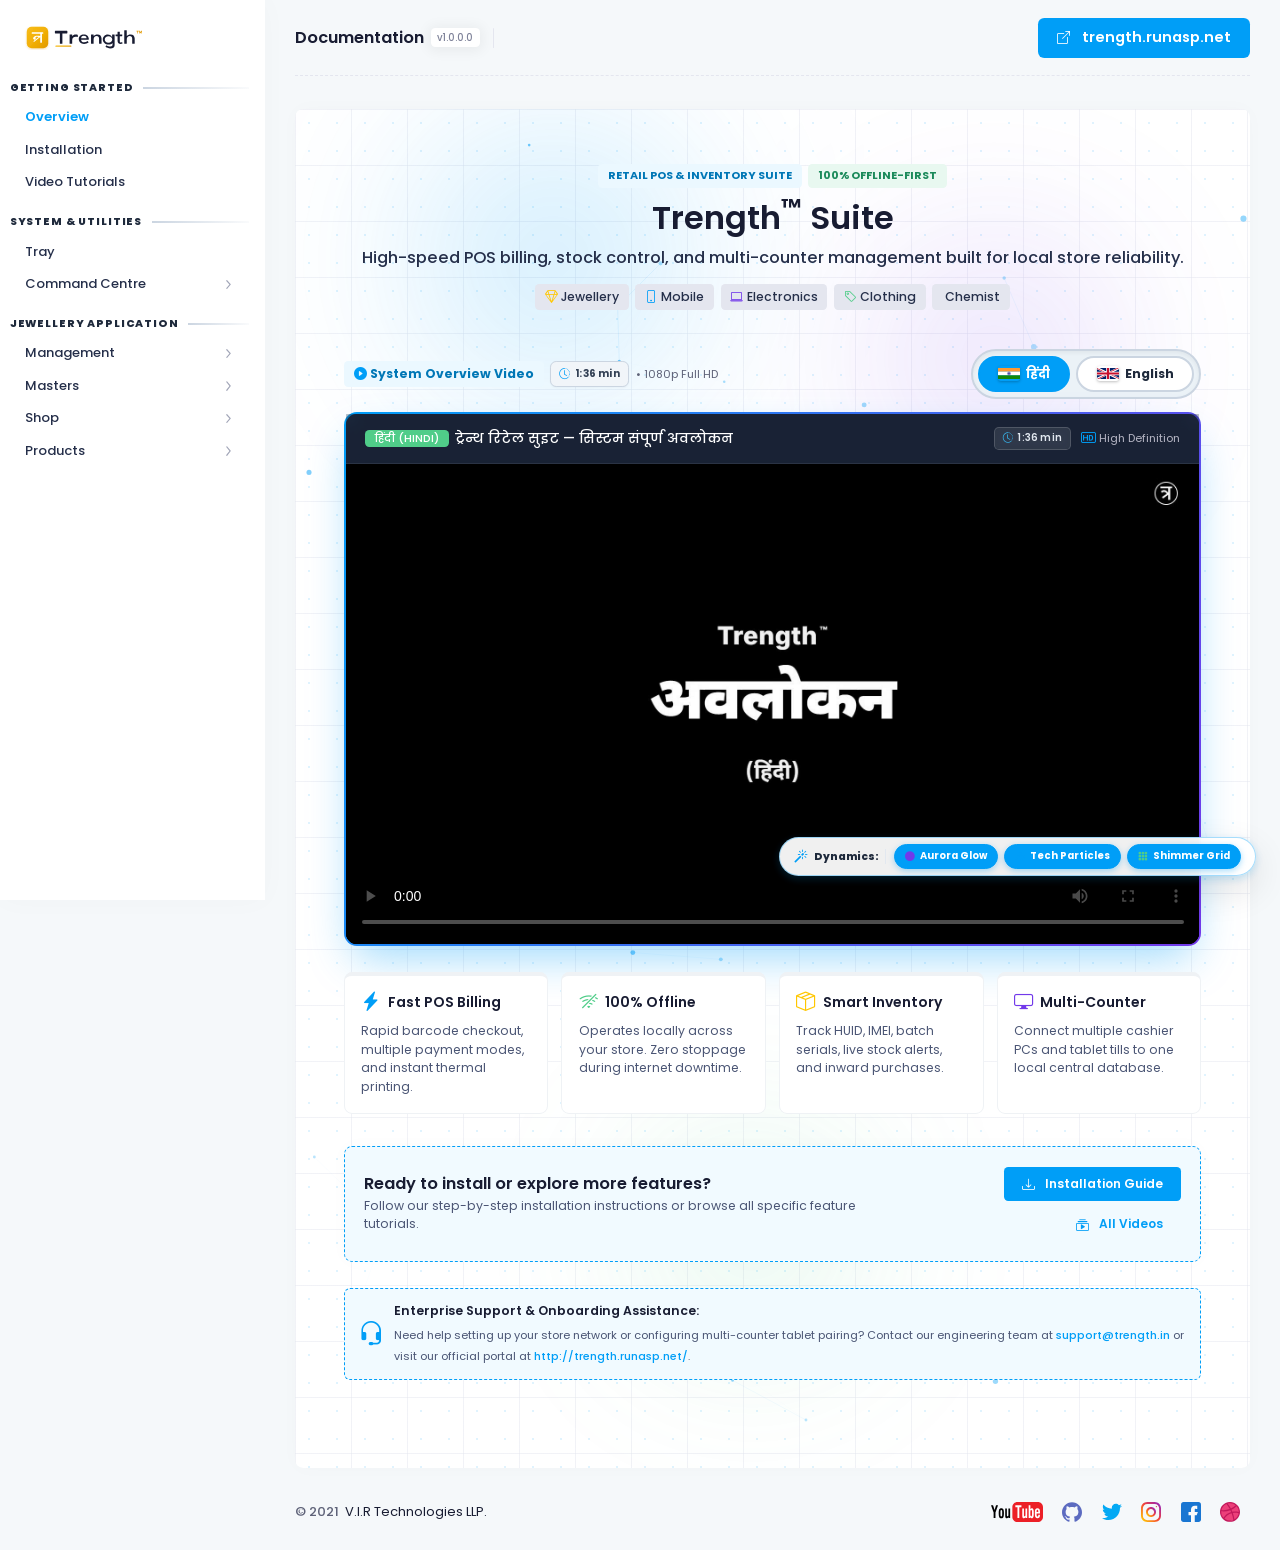
==== commit 5d6b4a7e: "Changes" ====
--- a/index.html
+++ b/index.html
@@ -469,9 +469,12 @@
                                 <div class="mb-12" id="overview-video-section">
                                     <!-- Video Header & Language Switcher Bar -->
                                     <div class="d-flex flex-column flex-sm-row align-items-center justify-content-between gap-3 mb-4">
-                                        <div class="d-flex align-items-center gap-2">
+                                        <div class="d-flex align-items-center flex-wrap gap-2">
                                             <span class="badge badge-light-primary fw-bolder fs-7 px-3 py-2">
                                                 <i class="bi bi-play-circle-fill me-1 text-primary"></i> System Overview Video
+                                            </span>
+                                            <span class="video-duration-badge">
+                                                <i class="bi bi-clock-history"></i> 1:36 min
                                             </span>
                                             <span class="text-muted fs-8 d-none d-md-inline">&bull; 1080p Full HD</span>
                                         </div>
@@ -496,8 +499,13 @@
                                                 <span class="badge badge-success px-3 py-1 fs-8 fw-bold" id="theater-lang-badge">हिंदी (HINDI)</span>
                                                 <span class="text-white fw-bold fs-6" id="theater-video-title">ट्रेन्थ रिटेल सुइट — सिस्टम संपूर्ण अवलोकन</span>
                                             </div>
-                                            <div class="d-flex align-items-center text-muted fs-8">
-                                                <i class="bi bi-badge-hd text-primary fs-5 me-2"></i> High Definition
+                                            <div class="d-flex align-items-center text-muted fs-8 gap-3">
+                                                <span class="theater-duration-badge">
+                                                    <i class="bi bi-clock-history"></i> 1:36 min
+                                                </span>
+                                                <span class="d-flex align-items-center text-gray-400">
+                                                    <i class="bi bi-badge-hd text-primary fs-5 me-1"></i> High Definition
+                                                </span>
                                             </div>
                                         </div>
 
--- a/assets/css/custom.css
+++ b/assets/css/custom.css
@@ -1084,5 +1084,54 @@
     }
 }
 
-
-
+/* ==========================================================================
+   Video Duration Badges
+   ========================================================================== */
+.video-duration-badge {
+    display: inline-flex;
+    align-items: center;
+    background: #F1F5F9;
+    color: #334155;
+    font-size: 0.775rem;
+    font-weight: 700;
+    padding: 0.35rem 0.65rem;
+    border-radius: 0.475rem;
+    border: 1px solid #CBD5E1;
+    letter-spacing: 0.02em;
+    box-shadow: 0 1px 2px rgba(0, 0, 0, 0.03);
+    transition: all 0.2s ease;
+}
+
+.video-duration-badge:hover {
+    background: #E2E8F0;
+    color: #0F172A;
+}
+
+.video-duration-badge i {
+    color: #009EF7;
+    margin-right: 0.35rem;
+    font-size: 0.85rem;
+}
+
+.theater-duration-badge {
+    display: inline-flex;
+    align-items: center;
+    background: rgba(255, 255, 255, 0.09);
+    color: #E2E8F0;
+    font-size: 0.75rem;
+    font-weight: 600;
+    padding: 0.25rem 0.6rem;
+    border-radius: 0.375rem;
+    border: 1px solid rgba(255, 255, 255, 0.16);
+    letter-spacing: 0.02em;
+    backdrop-filter: blur(4px);
+}
+
+.theater-duration-badge i {
+    color: #38BDF8;
+    margin-right: 0.35rem;
+    font-size: 0.8rem;
+}
+
+
+
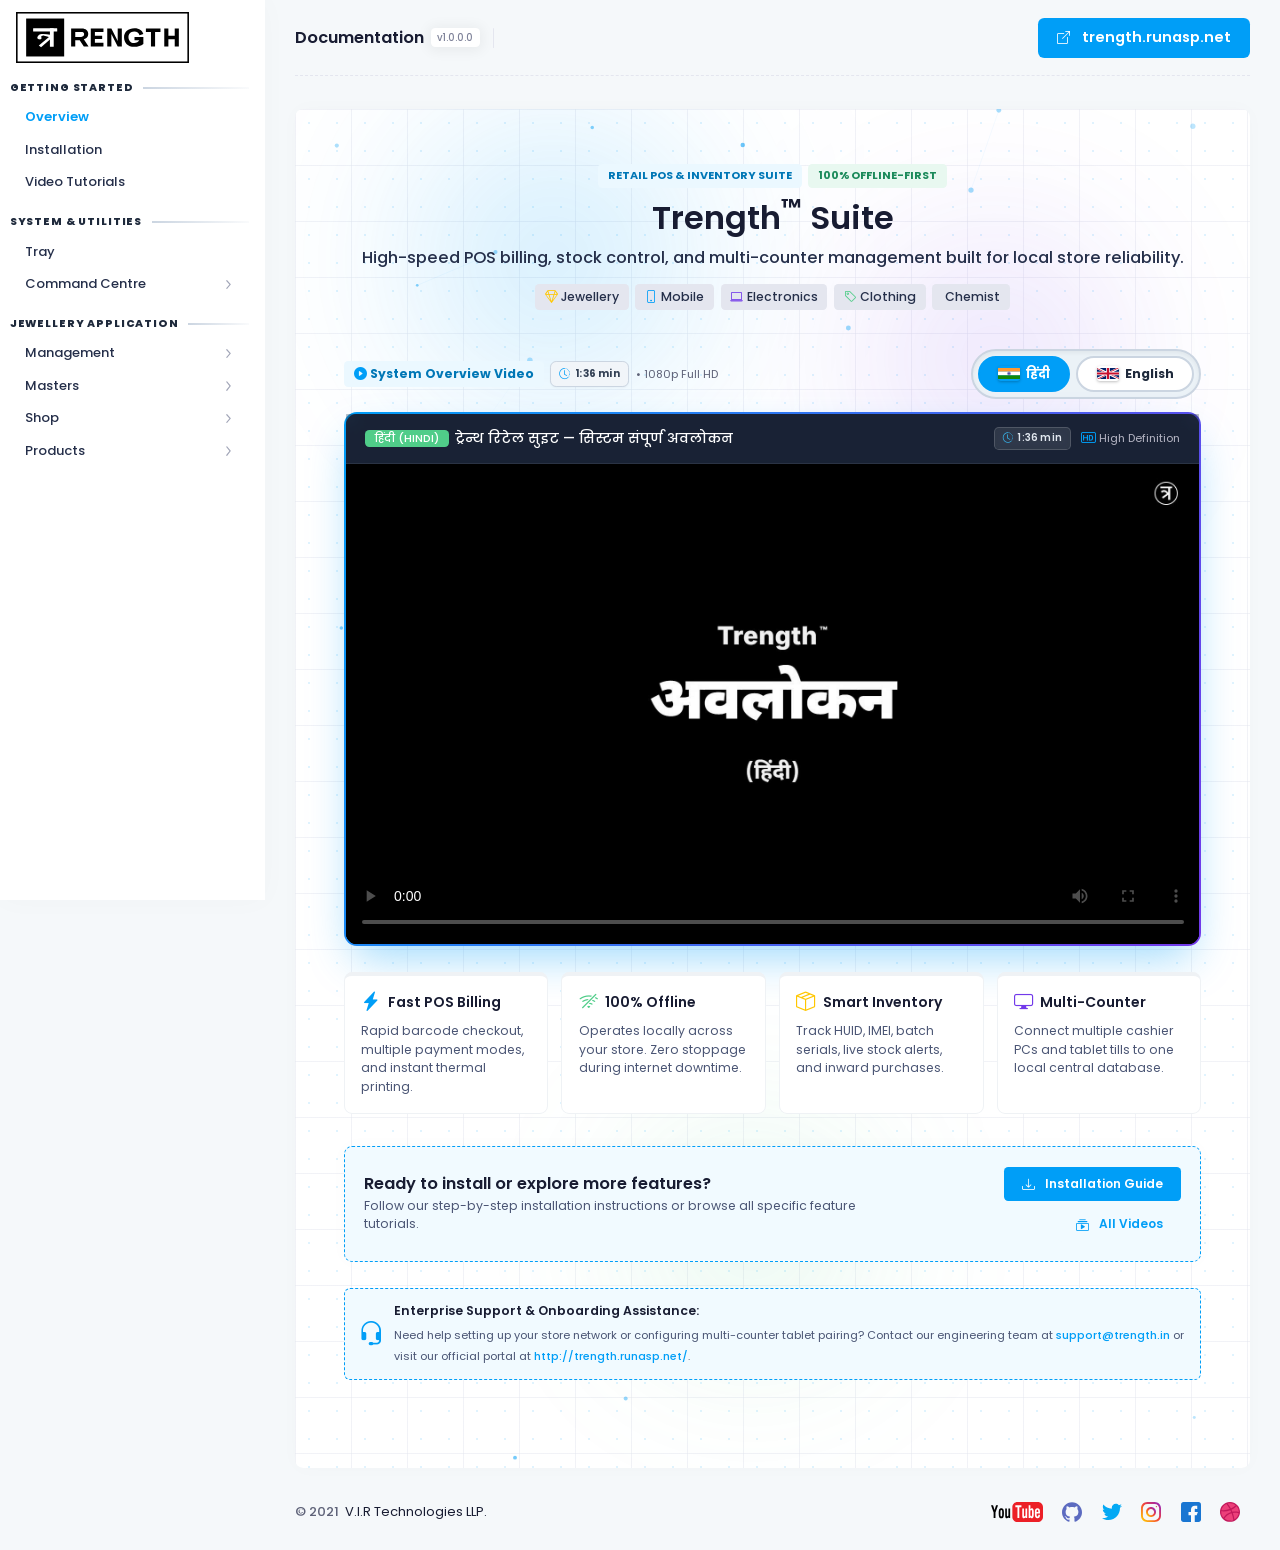
==== commit 06351b6b: "commit" ====
--- a/index.html
+++ b/index.html
@@ -975,21 +975,6 @@
     <!--end::Page Custom Javascript-->
     <!--end::Javascript-->
 
-    <!-- Dynamic Effects Showcase Controller Widget -->
-    <div class="dynamics-control-pill" id="dynamics-control-pill" title="Toggle dynamic animations">
-        <span class="dynamics-control-title">
-            <i class="bi bi-magic text-primary fs-6"></i> Dynamics:
-        </span>
-        <button type="button" class="dynamics-toggle-btn active" id="toggle-aurora" onclick="toggleDynamicEffect('aurora')" title="Toggle Ambient Aurora Glow">
-            <i class="bi bi-circle-fill fs-9 text-info"></i> Aurora Glow
-        </button>
-        <button type="button" class="dynamics-toggle-btn active" id="toggle-particles" onclick="toggleDynamicEffect('particles')" title="Toggle Connected Particle Canvas">
-            <i class="bi bi-diagram-3-fill fs-9 text-primary"></i> Tech Particles
-        </button>
-        <button type="button" class="dynamics-toggle-btn active" id="toggle-shimmer" onclick="toggleDynamicEffect('shimmer')" title="Toggle Background Grid & Card Shimmer">
-            <i class="bi bi-grid-3x3-gap-fill fs-9 text-success"></i> Shimmer Grid
-        </button>
-    </div>
 </body>
 <!--end::Body-->
 </html>
--- a/assets/css/custom.css
+++ b/assets/css/custom.css
@@ -26,6 +26,32 @@
 h1, h2, h3, h4, h5, h6,
 .text-gray-800, .text-gray-900 {
     color: #181C32 !important;
+}
+/* Sidebar Brand Logo sizing to fill the available space */
+.docs-aside-logo {
+    display: flex;
+    align-items: center;
+    padding: 0 1.25rem !important;
+}
+
+.docs-aside-logo a {
+    display: flex;
+    align-items: center;
+    width: 100%;
+}
+
+.docs-aside-logo img,
+.docs-aside-logo .h-25px {
+    height: 52px !important;
+    max-height: 56px !important;
+    width: auto !important;
+    max-width: 100% !important;
+    object-fit: contain;
+    transition: transform 0.2s ease;
+}
+
+.docs-aside-logo a:hover img {
+    transform: scale(1.02);
 }
 
 /* Mobile Aside Toggle (Hamburger Menu) High Visibility */
@@ -1000,89 +1026,6 @@
     100% { left: 200%; }
 }
 
-/* Floating Effects Controller Widget */
-.dynamics-control-pill {
-    position: fixed;
-    bottom: 24px;
-    right: 24px;
-    z-index: 1050;
-    background: rgba(255, 255, 255, 0.94);
-    backdrop-filter: blur(14px);
-    -webkit-backdrop-filter: blur(14px);
-    border: 1px solid rgba(0, 158, 247, 0.35);
-    border-radius: 50rem;
-    box-shadow: 0 14px 36px rgba(0, 0, 0, 0.12), 0 3px 8px rgba(0, 158, 247, 0.2);
-    padding: 6px 14px;
-    display: flex;
-    align-items: center;
-    gap: 6px;
-    transition: all 0.3s cubic-bezier(0.16, 1, 0.3, 1);
-}
-
-.dynamics-control-pill:hover {
-    box-shadow: 0 18px 45px rgba(0, 0, 0, 0.18), 0 6px 16px rgba(0, 158, 247, 0.28);
-    transform: translateY(-2px);
-}
-
-.dynamics-control-title {
-    font-size: 0.8rem;
-    font-weight: 800;
-    color: #1E293B;
-    display: inline-flex;
-    align-items: center;
-    gap: 6px;
-    padding-right: 6px;
-    border-right: 1px solid #E2E8F0;
-    margin-right: 2px;
-}
-
-.dynamics-toggle-btn {
-    border: 1px solid #CBD5E1;
-    background: #F8FAFC;
-    border-radius: 50rem;
-    padding: 4px 10px;
-    font-size: 0.75rem;
-    font-weight: 700;
-    cursor: pointer;
-    color: #475569;
-    display: inline-flex;
-    align-items: center;
-    gap: 5px;
-    transition: all 0.2s ease;
-}
-
-.dynamics-toggle-btn.active {
-    background: #009EF7;
-    color: #FFFFFF;
-    border-color: #009EF7;
-    box-shadow: 0 2px 6px rgba(0, 158, 247, 0.35);
-}
-
-.dynamics-toggle-btn:not(.active):hover {
-    background: #F1FAFF;
-    color: #009EF7;
-    border-color: #009EF7;
-}
-
-@media (max-width: 768px) {
-    .dynamics-control-pill {
-        bottom: 12px;
-        right: 12px;
-        left: 12px;
-        justify-content: center;
-        flex-wrap: wrap;
-        border-radius: 1rem;
-        padding: 8px 10px;
-    }
-    .dynamics-control-title {
-        width: 100%;
-        border-right: none;
-        padding-right: 0;
-        margin-right: 0;
-        justify-content: center;
-        margin-bottom: 4px;
-    }
-}
 
 /* ==========================================================================
    Video Duration Badges
